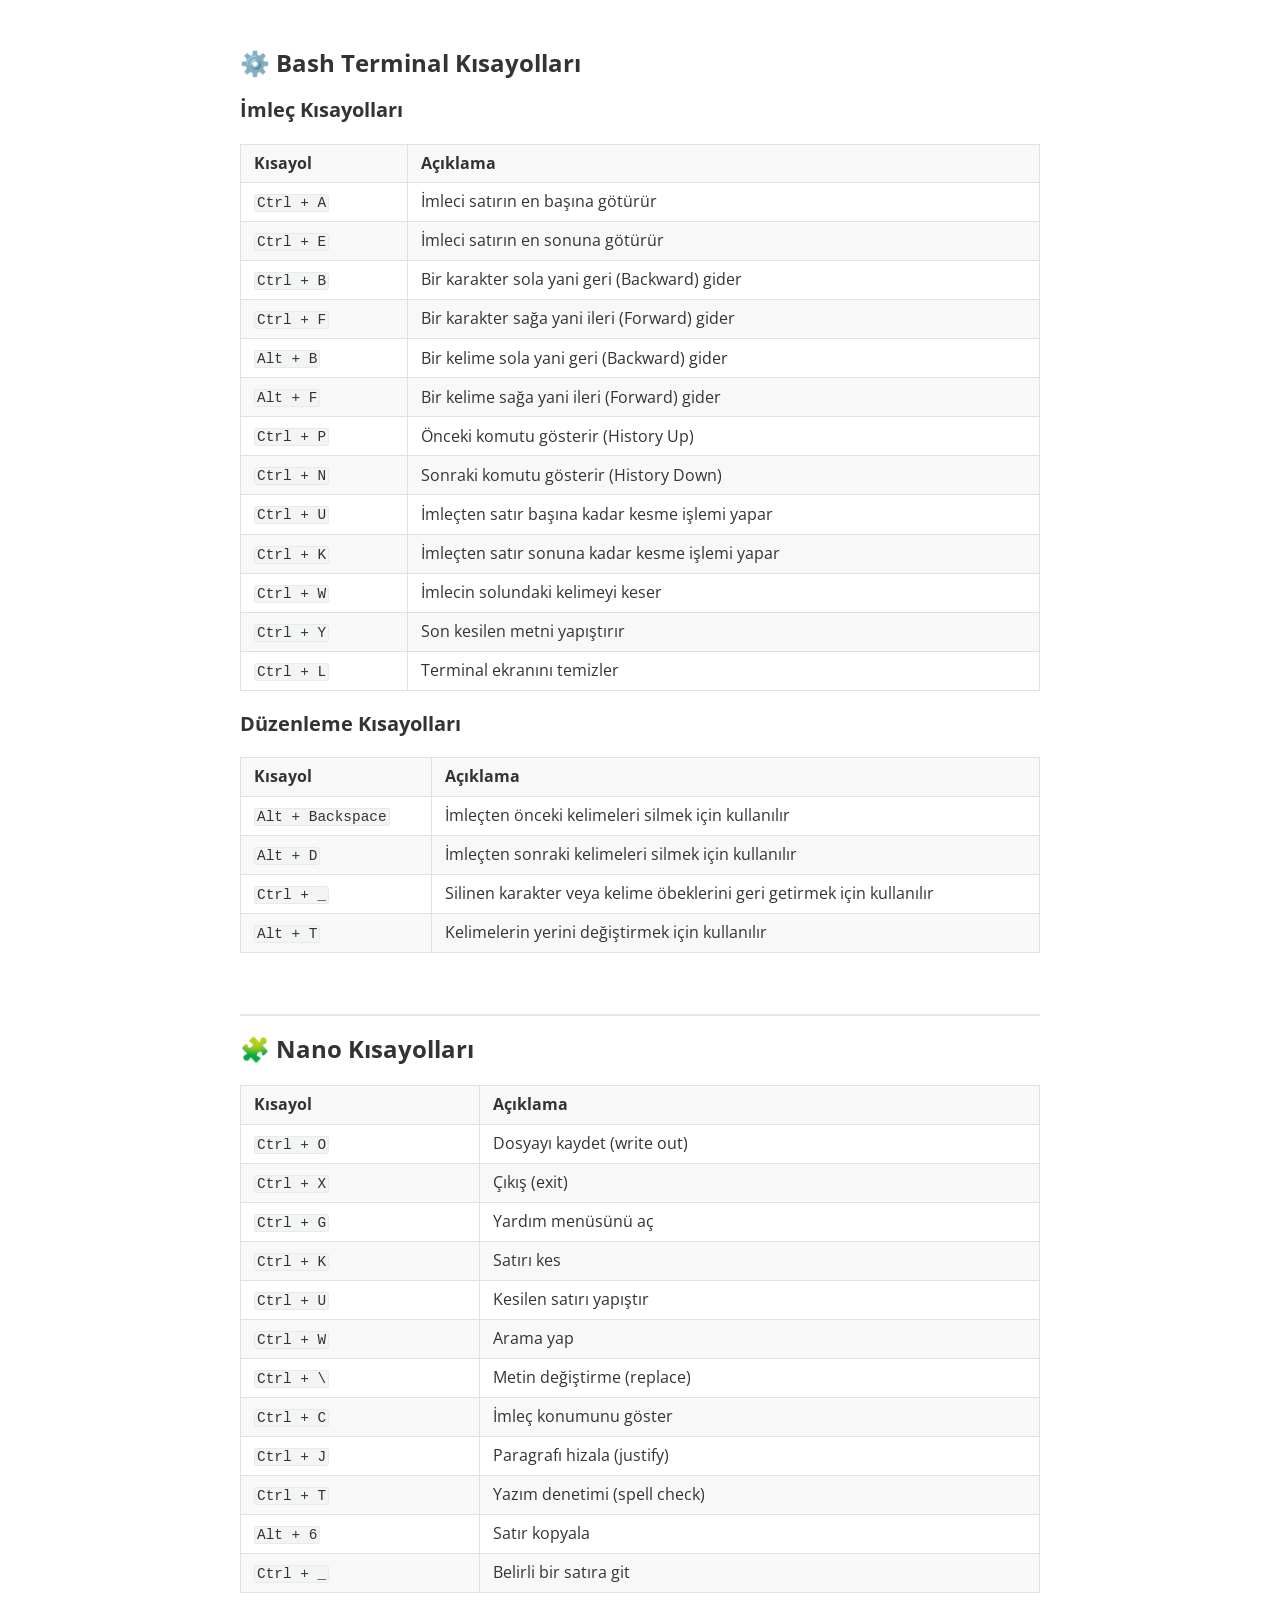
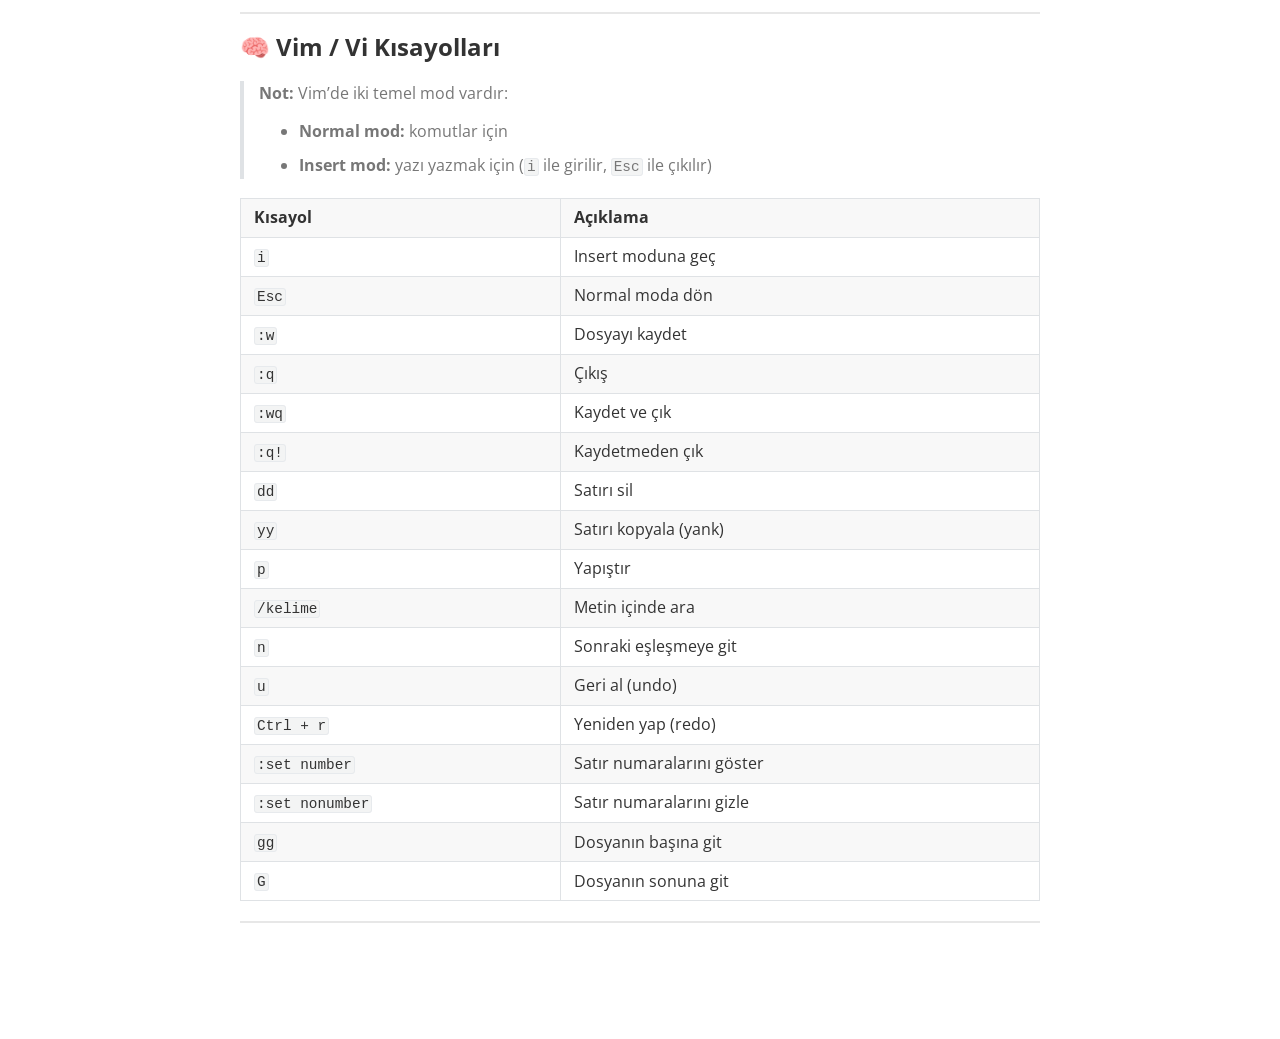
==== html/linux-bash-nano-vim-shortcuts.html @ ad9eab9b "güncelleme işlemi yapıldı." ====
<!doctype html>
<html>
<head>
<meta charset='UTF-8'><meta name='viewport' content='width=device-width initial-scale=1'><style type='text/css'>html {overflow-x: initial !important;}</style>
<style type='text/css'  id="style-base">:root { --bg-color: #ffffff; --text-color: #333333; --select-text-bg-color: #B5D6FC; --select-text-font-color: auto; --monospace: "Lucida Console",Consolas,"Courier",monospace; --title-bar-height: 20px; }
.mac-os-11 { --title-bar-height: 28px; }
html { font-size: 14px; background-color: var(--bg-color); color: var(--text-color); font-family: "Helvetica Neue", Helvetica, Arial, "Segoe UI Emoji", "SF Pro", sans-serif; -webkit-font-smoothing: antialiased; }
h1, h2, h3, h4, h5 { white-space: pre-wrap; }
body { margin: 0px; padding: 0px; height: auto; inset: 0px; font-size: 1rem; line-height: 1.42857; overflow-x: hidden; background: inherit; }
iframe { margin: auto; }
a.url { word-break: break-all; }
a:active, a:hover { outline: 0px; }
.in-text-selection, ::selection { text-shadow: none; background: var(--select-text-bg-color); color: var(--select-text-font-color); }
#write { margin: 0px auto; height: auto; width: inherit; word-break: normal; overflow-wrap: break-word; position: relative; white-space: normal; overflow-x: visible; padding-top: 36px; }
#write.first-line-indent p { text-indent: 2em; }
#write.first-line-indent li p, #write.first-line-indent p *, #write.first-line-indent svg * { text-indent: 0px; }
#write.first-line-indent li { margin-left: 2em; }
.for-image #write { padding-left: 8px; padding-right: 8px; }
body.typora-export { padding-left: 30px; padding-right: 30px; }
.typora-export .footnote-line, .typora-export li, .typora-export p { white-space: pre-wrap; }
.typora-export .task-list-item input { pointer-events: none; }
@media screen and (max-width: 500px) {
  body.typora-export { padding-left: 0px; padding-right: 0px; }
  #write { padding-left: 20px; padding-right: 20px; }
}
#write li > figure:last-child { margin-bottom: 0.5rem; }
#write ol, #write ul { position: relative; }
img { max-width: 100%; vertical-align: middle; image-orientation: from-image; }
button, input, select, textarea { color: inherit; font: inherit; }
input[type="checkbox"], input[type="radio"] { line-height: normal; padding: 0px; }
*, ::after, ::before { box-sizing: border-box; }
#write h1, #write h2, #write h3, #write h4, #write h5, #write h6, #write p, #write pre { width: inherit; position: relative; }
#write svg h1, #write svg h2, #write svg h3, #write svg h4, #write svg h5, #write svg h6, #write svg p { position: static; }
.nodeLabel p { padding-right: 2px; padding-left: 2px; }
.typora-export .nodeLabel p { padding-right: 0px; padding-left: 0px; }
foreignobject { overflow: visible; }
p { line-height: inherit; }
h1, h2, h3, h4, h5, h6 { break-after: avoid-page; break-inside: avoid; orphans: 4; }
p { orphans: 4; }
li p { orphans: 1; }
h1 { font-size: 2rem; }
h2 { font-size: 1.8rem; }
h3 { font-size: 1.6rem; }
h4 { font-size: 1.4rem; }
h5 { font-size: 1.2rem; }
h6 { font-size: 1rem; }
.md-math-block, .md-rawblock, h1, h2, h3, h4, h5, h6, p { margin-top: 1rem; margin-bottom: 1rem; }
.hidden { display: none; }
.md-blockmeta { color: rgb(204, 204, 204); font-weight: 700; font-style: italic; }
a { cursor: pointer; }
sup.md-footnote { padding: 2px 4px; background-color: rgba(238, 238, 238, 0.7); color: rgb(85, 85, 85); border-radius: 4px; cursor: pointer; }
sup.md-footnote a, sup.md-footnote a:hover { color: inherit; text-transform: inherit; text-decoration: inherit; }
#write input[type="checkbox"] { cursor: pointer; width: inherit; height: inherit; }
figure { overflow-x: auto; margin: 1.2em 0px; max-width: calc(100% + 16px); padding: 0px; }
figure > table { margin: 0px; }
thead, tr { break-inside: avoid; break-after: auto; }
thead { display: table-header-group; }
table { border-collapse: collapse; border-spacing: 0px; width: 100%; overflow: auto; break-inside: auto; text-align: left; }
table.md-table td { min-width: 32px; }
.CodeMirror-gutters { border-right: 0px; background-color: inherit; }
.CodeMirror-linenumber { user-select: none; }
.CodeMirror { text-align: left; }
.CodeMirror-placeholder { opacity: 0.3; }
.CodeMirror pre { padding: 0px 4px; }
.CodeMirror-lines { padding: 0px; }
div.hr:focus { cursor: none; }
#write pre { white-space: pre-wrap; }
#write.fences-no-line-wrapping pre { white-space: pre; }
#write pre.ty-contain-cm { white-space: normal; }
.CodeMirror-gutters { margin-right: 4px; }
.md-fences { font-size: 0.9rem; display: block; break-inside: avoid; text-align: left; overflow: visible; white-space: pre; background: inherit; position: relative !important; }
.md-fences-adv-panel { width: 100%; margin-top: 10px; text-align: center; padding-top: 0px; padding-bottom: 8px; overflow-x: auto; }
#write .md-fences.mock-cm { white-space: pre-wrap; }
.md-fences.md-fences-with-lineno { padding-left: 0px; }
#write.fences-no-line-wrapping .md-fences.mock-cm { white-space: pre; overflow-x: auto; }
.md-fences.mock-cm.md-fences-with-lineno { padding-left: 8px; }
.CodeMirror-line, twitterwidget { break-inside: avoid; }
svg { break-inside: avoid; }
.footnotes { opacity: 0.8; font-size: 0.9rem; margin-top: 1em; margin-bottom: 1em; }
.footnotes + .footnotes { margin-top: 0px; }
.md-reset { margin: 0px; padding: 0px; border: 0px; outline: 0px; vertical-align: top; background: 0px 0px; text-decoration: none; text-shadow: none; float: none; position: static; width: auto; height: auto; white-space: nowrap; cursor: inherit; -webkit-tap-highlight-color: transparent; line-height: normal; font-weight: 400; text-align: left; box-sizing: content-box; direction: ltr; }
li div { padding-top: 0px; }
blockquote { margin: 1rem 0px; }
li .mathjax-block, li p { margin: 0.5rem 0px; }
li blockquote { margin: 1rem 0px; }
li { margin: 0px; position: relative; }
blockquote > :last-child { margin-bottom: 0px; }
blockquote > :first-child, li > :first-child { margin-top: 0px; }
.footnotes-area { color: rgb(136, 136, 136); margin-top: 0.714rem; padding-bottom: 0.143rem; white-space: normal; }
#write .footnote-line { white-space: pre-wrap; }
@media print {
  body, html { border: 1px solid transparent; height: 99%; break-after: avoid; break-before: avoid; font-variant-ligatures: no-common-ligatures; }
  #write { margin-top: 0px; border-color: transparent !important; padding-top: 0px !important; padding-bottom: 0px !important; }
  .typora-export * { -webkit-print-color-adjust: exact; }
  .typora-export #write { break-after: avoid; }
  .typora-export #write::after { height: 0px; }
  .is-mac table { break-inside: avoid; }
  #write > p:nth-child(1) { margin-top: 0px; }
  .typora-export-show-outline .typora-export-sidebar { display: none; }
  figure { overflow-x: visible; }
}
.footnote-line { margin-top: 0.714em; font-size: 0.7em; }
a img, img a { cursor: pointer; }
pre.md-meta-block { font-size: 0.8rem; min-height: 0.8rem; white-space: pre-wrap; background: rgb(204, 204, 204); display: block; overflow-x: hidden; }
p > .md-image:only-child:not(.md-img-error) img, p > img:only-child { display: block; margin: auto; }
#write.first-line-indent p > .md-image:only-child:not(.md-img-error) img { left: -2em; position: relative; }
p > .md-image:only-child { display: inline-block; width: 100%; }
#write .MathJax_Display { margin: 0.8em 0px 0px; }
.md-math-block { width: 100%; }
.md-math-block:not(:empty)::after { display: none; }
.MathJax_ref { fill: currentcolor; }
[contenteditable="true"]:active, [contenteditable="true"]:focus, [contenteditable="false"]:active, [contenteditable="false"]:focus { outline: 0px; box-shadow: none; }
.md-task-list-item { position: relative; list-style-type: none; }
.task-list-item.md-task-list-item { padding-left: 0px; }
.md-task-list-item > input { position: absolute; top: 0px; left: 0px; margin-left: -1.2em; margin-top: calc(1em - 10px); border: none; }
.math { font-size: 1rem; }
.md-toc { min-height: 3.58rem; position: relative; font-size: 0.9rem; border-radius: 10px; }
.md-toc-content { position: relative; margin-left: 0px; }
.md-toc-content::after, .md-toc::after { display: none; }
.md-toc-item { display: block; color: rgb(65, 131, 196); }
.md-toc-item a { text-decoration: none; }
.md-toc-inner:hover { text-decoration: underline; }
.md-toc-inner { display: inline-block; cursor: pointer; }
.md-toc-h1 .md-toc-inner { margin-left: 0px; font-weight: 700; }
.md-toc-h2 .md-toc-inner { margin-left: 2em; }
.md-toc-h3 .md-toc-inner { margin-left: 4em; }
.md-toc-h4 .md-toc-inner { margin-left: 6em; }
.md-toc-h5 .md-toc-inner { margin-left: 8em; }
.md-toc-h6 .md-toc-inner { margin-left: 10em; }
@media screen and (max-width: 48em) {
  .md-toc-h3 .md-toc-inner { margin-left: 3.5em; }
  .md-toc-h4 .md-toc-inner { margin-left: 5em; }
  .md-toc-h5 .md-toc-inner { margin-left: 6.5em; }
  .md-toc-h6 .md-toc-inner { margin-left: 8em; }
}
a.md-toc-inner { font-size: inherit; font-style: inherit; font-weight: inherit; line-height: inherit; }
.footnote-line a:not(.reversefootnote) { color: inherit; }
.reversefootnote { font-family: ui-monospace, sans-serif; }
.md-attr { display: none; }
.md-fn-count::after { content: "."; }
code, pre, samp, tt { font-family: var(--monospace); }
kbd { margin: 0px 0.1em; padding: 0.1em 0.6em; font-size: 0.8em; color: rgb(36, 39, 41); background: rgb(255, 255, 255); border: 1px solid rgb(173, 179, 185); border-radius: 3px; box-shadow: rgba(12, 13, 14, 0.2) 0px 1px 0px, rgb(255, 255, 255) 0px 0px 0px 2px inset; white-space: nowrap; vertical-align: middle; }
.md-comment { color: rgb(162, 127, 3); opacity: 0.6; font-family: var(--monospace); }
code { text-align: left; vertical-align: initial; }
a.md-print-anchor { white-space: pre !important; border-width: initial !important; border-style: none !important; border-color: initial !important; display: inline-block !important; position: absolute !important; width: 1px !important; right: 0px !important; outline: 0px !important; background: 0px 0px !important; text-decoration: initial !important; text-shadow: initial !important; }
.os-windows.monocolor-emoji .md-emoji { font-family: "Segoe UI Symbol", sans-serif; }
.md-diagram-panel > svg { max-width: 100%; }
[lang="flow"] svg, [lang="mermaid"] svg { max-width: 100%; height: auto; }
[lang="mermaid"] .node text { font-size: 1rem; }
table tr th { border-bottom: 0px; }
video { max-width: 100%; display: block; margin: 0px auto; }
iframe { max-width: 100%; width: 100%; border: none; }
.highlight td, .highlight tr { border: 0px; }
mark { background: rgb(255, 255, 0); color: rgb(0, 0, 0); }
.md-html-inline .md-plain, .md-html-inline strong, mark .md-inline-math, mark strong { color: inherit; }
.md-expand mark .md-meta { opacity: 0.3 !important; }
mark .md-meta { color: rgb(0, 0, 0); }
@media print {
  .typora-export h1, .typora-export h2, .typora-export h3, .typora-export h4, .typora-export h5, .typora-export h6 { break-inside: avoid; }
}
.md-diagram-panel .messageText { stroke: none !important; }
.md-diagram-panel .start-state { fill: var(--node-fill); }
.md-diagram-panel .edgeLabel rect { opacity: 1 !important; }
.md-fences.md-fences-math { font-size: 1em; }
.md-fences-advanced:not(.md-focus) { padding: 0px; white-space: nowrap; border: 0px; }
.md-fences-advanced:not(.md-focus) { background: inherit; }
.mermaid-svg { margin: auto; }
.typora-export-show-outline .typora-export-content { max-width: 1440px; margin: auto; display: flex; flex-direction: row; }
.typora-export-sidebar { width: 300px; font-size: 0.8rem; margin-top: 80px; margin-right: 18px; }
.typora-export-show-outline #write { --webkit-flex: 2; flex: 2 1 0%; }
.typora-export-sidebar .outline-content { position: fixed; top: 0px; max-height: 100%; overflow: hidden auto; padding-bottom: 30px; padding-top: 60px; width: 300px; }
@media screen and (max-width: 1024px) {
  .typora-export-sidebar, .typora-export-sidebar .outline-content { width: 240px; }
}
@media screen and (max-width: 800px) {
  .typora-export-sidebar { display: none; }
}
.outline-content li, .outline-content ul { margin-left: 0px; margin-right: 0px; padding-left: 0px; padding-right: 0px; list-style: none; overflow-wrap: anywhere; }
.outline-content ul { margin-top: 0px; margin-bottom: 0px; }
.outline-content strong { font-weight: 400; }
.outline-expander { width: 1rem; height: 1.42857rem; position: relative; display: table-cell; vertical-align: middle; cursor: pointer; padding-left: 4px; }
.outline-expander::before { content: ""; position: relative; font-family: Ionicons; display: inline-block; font-size: 8px; vertical-align: middle; }
.outline-item { padding-top: 3px; padding-bottom: 3px; cursor: pointer; }
.outline-expander:hover::before { content: ""; }
.outline-h1 > .outline-item { padding-left: 0px; }
.outline-h2 > .outline-item { padding-left: 1em; }
.outline-h3 > .outline-item { padding-left: 2em; }
.outline-h4 > .outline-item { padding-left: 3em; }
.outline-h5 > .outline-item { padding-left: 4em; }
.outline-h6 > .outline-item { padding-left: 5em; }
.outline-label { cursor: pointer; display: table-cell; vertical-align: middle; text-decoration: none; color: inherit; }
.outline-label:hover { text-decoration: underline; }
.outline-item:hover { border-color: rgb(245, 245, 245); background-color: var(--item-hover-bg-color); }
.outline-item:hover { margin-left: -28px; margin-right: -28px; border-left: 28px solid transparent; border-right: 28px solid transparent; }
.outline-item-single .outline-expander::before, .outline-item-single .outline-expander:hover::before { display: none; }
.outline-item-open > .outline-item > .outline-expander::before { content: ""; }
.outline-children { display: none; }
.info-panel-tab-wrapper { display: none; }
.outline-item-open > .outline-children { display: block; }
.typora-export .outline-item { padding-top: 1px; padding-bottom: 1px; }
.typora-export .outline-item:hover { margin-right: -8px; border-right: 8px solid transparent; }
.typora-export .outline-expander::before { content: "+"; font-family: inherit; top: -1px; }
.typora-export .outline-expander:hover::before, .typora-export .outline-item-open > .outline-item > .outline-expander::before { content: "−"; }
.typora-export-collapse-outline .outline-children { display: none; }
.typora-export-collapse-outline .outline-item-open > .outline-children, .typora-export-no-collapse-outline .outline-children { display: block; }
.typora-export-no-collapse-outline .outline-expander::before { content: "" !important; }
.typora-export-show-outline .outline-item-active > .outline-item .outline-label { font-weight: 700; }
.md-inline-math-container mjx-container { zoom: 0.95; }
mjx-container { break-inside: avoid; }
.md-alert.md-alert-note { border-left-color: rgb(9, 105, 218); }
.md-alert.md-alert-important { border-left-color: rgb(130, 80, 223); }
.md-alert.md-alert-warning { border-left-color: rgb(154, 103, 0); }
.md-alert.md-alert-tip { border-left-color: rgb(31, 136, 61); }
.md-alert.md-alert-caution { border-left-color: rgb(207, 34, 46); }
.md-alert { padding: 0px 1em; margin-bottom: 16px; color: inherit; border-left: 0.25em solid rgb(0, 0, 0); }
.md-alert-text-note { color: rgb(9, 105, 218); }
.md-alert-text-important { color: rgb(130, 80, 223); }
.md-alert-text-warning { color: rgb(154, 103, 0); }
.md-alert-text-tip { color: rgb(31, 136, 61); }
.md-alert-text-caution { color: rgb(207, 34, 46); }
.md-alert-text { font-size: 0.9rem; font-weight: 700; }
.md-alert-text svg { fill: currentcolor; position: relative; top: 0.125em; margin-right: 1ch; overflow: visible; }
.md-alert-text-container::after { content: attr(data-text); text-transform: capitalize; pointer-events: none; margin-right: 1ch; }

</style>
<link rel='stylesheet' href='https://fonts.googleapis.com/css?family=Open+Sans:400italic,700italic,700,400&amp;subset=latin,latin-ext' type='text/css' />
<style type='text/css'  id="style-theme_css">:root {
    --side-bar-bg-color: #fafafa;
    --control-text-color: #777;
}

@include-when-export url(https://fonts.googleapis.com/css?family=Open+Sans:400italic,700italic,700,400&subset=latin,latin-ext);

/* open-sans-regular - latin-ext_latin */
  /* open-sans-italic - latin-ext_latin */
    /* open-sans-700 - latin-ext_latin */
    /* open-sans-700italic - latin-ext_latin */
  html {
    font-size: 16px;
    -webkit-font-smoothing: antialiased;
}

body {
    font-family: "Open Sans","Clear Sans", "Helvetica Neue", Helvetica, Arial, 'Segoe UI Emoji', 'SF Pro', sans-serif;
    color: rgb(51, 51, 51);
    line-height: 1.6;
}

#write {
    max-width: 860px;
  	margin: 0 auto;
  	padding: 30px;
    padding-bottom: 100px;
}

@media only screen and (min-width: 1400px) {
	#write {
		max-width: 1024px;
	}
}

@media only screen and (min-width: 1800px) {
	#write {
		max-width: 1200px;
	}
}

#write > ul:first-child,
#write > ol:first-child{
    margin-top: 30px;
}

a {
    color: #4183C4;
}
h1,
h2,
h3,
h4,
h5,
h6 {
    position: relative;
    margin-top: 1rem;
    margin-bottom: 1rem;
    font-weight: bold;
    line-height: 1.4;
    cursor: text;
}
h1:hover a.anchor,
h2:hover a.anchor,
h3:hover a.anchor,
h4:hover a.anchor,
h5:hover a.anchor,
h6:hover a.anchor {
    text-decoration: none;
}
h1 tt,
h1 code {
    font-size: inherit;
}
h2 tt,
h2 code {
    font-size: inherit;
}
h3 tt,
h3 code {
    font-size: inherit;
}
h4 tt,
h4 code {
    font-size: inherit;
}
h5 tt,
h5 code {
    font-size: inherit;
}
h6 tt,
h6 code {
    font-size: inherit;
}
h1 {
    font-size: 2.25em;
    line-height: 1.2;
    border-bottom: 1px solid #eee;
}
h2 {
    font-size: 1.75em;
    line-height: 1.225;
    border-bottom: 1px solid #eee;
}

/*@media print {
    .typora-export h1,
    .typora-export h2 {
        border-bottom: none;
        padding-bottom: initial;
    }

    .typora-export h1::after,
    .typora-export h2::after {
        content: "";
        display: block;
        height: 100px;
        margin-top: -96px;
        border-top: 1px solid #eee;
    }
}*/

h3 {
    font-size: 1.5em;
    line-height: 1.43;
}
h4 {
    font-size: 1.25em;
}
h5 {
    font-size: 1em;
}
h6 {
   font-size: 1em;
    color: #777;
}
p,
blockquote,
ul,
ol,
dl,
table{
    margin: 0.8em 0;
}
li>ol,
li>ul {
    margin: 0 0;
}
hr {
    height: 2px;
    padding: 0;
    margin: 16px 0;
    background-color: #e7e7e7;
    border: 0 none;
    overflow: hidden;
    box-sizing: content-box;
}

li p.first {
    display: inline-block;
}
ul,
ol {
    padding-left: 30px;
}
ul:first-child,
ol:first-child {
    margin-top: 0;
}
ul:last-child,
ol:last-child {
    margin-bottom: 0;
}
blockquote {
    border-left: 4px solid #dfe2e5;
    padding: 0 15px;
    color: #777777;
}
blockquote blockquote {
    padding-right: 0;
}
table {
    padding: 0;
    word-break: initial;
}
table tr {
    border: 1px solid #dfe2e5;
    margin: 0;
    padding: 0;
}
table tr:nth-child(2n),
thead {
    background-color: #f8f8f8;
}
table th {
    font-weight: bold;
    border: 1px solid #dfe2e5;
    border-bottom: 0;
    margin: 0;
    padding: 6px 13px;
}
table td {
    border: 1px solid #dfe2e5;
    margin: 0;
    padding: 6px 13px;
}
table th:first-child,
table td:first-child {
    margin-top: 0;
}
table th:last-child,
table td:last-child {
    margin-bottom: 0;
}

.CodeMirror-lines {
    padding-left: 4px;
}

.code-tooltip {
    box-shadow: 0 1px 1px 0 rgba(0,28,36,.3);
    border-top: 1px solid #eef2f2;
}

.md-fences,
code,
tt {
    border: 1px solid #e7eaed;
    background-color: #f8f8f8;
    border-radius: 3px;
    padding: 0;
    padding: 2px 4px 0px 4px;
    font-size: 0.9em;
}

code {
    background-color: #f3f4f4;
    padding: 0 2px 0 2px;
}

.md-fences {
    margin-bottom: 15px;
    margin-top: 15px;
    padding-top: 8px;
    padding-bottom: 6px;
}


.md-task-list-item > input {
  margin-left: -1.3em;
}

@media print {
    html {
        font-size: 13px;
    }
    pre {
        page-break-inside: avoid;
        word-wrap: break-word;
    }
}

.md-fences {
	background-color: #f8f8f8;
}
#write pre.md-meta-block {
	padding: 1rem;
    font-size: 85%;
    line-height: 1.45;
    background-color: #f7f7f7;
    border: 0;
    border-radius: 3px;
    color: #777777;
    margin-top: 0 !important;
}

.mathjax-block>.code-tooltip {
	bottom: .375rem;
}

.md-mathjax-midline {
    background: #fafafa;
}

#write>h3.md-focus:before{
	left: -1.5625rem;
	top: .375rem;
}
#write>h4.md-focus:before{
	left: -1.5625rem;
	top: .285714286rem;
}
#write>h5.md-focus:before{
	left: -1.5625rem;
	top: .285714286rem;
}
#write>h6.md-focus:before{
	left: -1.5625rem;
	top: .285714286rem;
}
.md-image>.md-meta {
    /*border: 1px solid #ddd;*/
    border-radius: 3px;
    padding: 2px 0px 0px 4px;
    font-size: 0.9em;
    color: inherit;
}

.md-tag {
    color: #a7a7a7;
    opacity: 1;
}

.md-toc { 
    margin-top:20px;
    padding-bottom:20px;
}

.sidebar-tabs {
    border-bottom: none;
}

#typora-quick-open {
    border: 1px solid #ddd;
    background-color: #f8f8f8;
}

#typora-quick-open-item {
    background-color: #FAFAFA;
    border-color: #FEFEFE #e5e5e5 #e5e5e5 #eee;
    border-style: solid;
    border-width: 1px;
}

/** focus mode */
.on-focus-mode blockquote {
    border-left-color: rgba(85, 85, 85, 0.12);
}

header, .context-menu, .megamenu-content, footer{
    font-family: "Segoe UI", "Arial", sans-serif;
}

.file-node-content:hover .file-node-icon,
.file-node-content:hover .file-node-open-state{
    visibility: visible;
}

.mac-seamless-mode #typora-sidebar {
    background-color: #fafafa;
    background-color: var(--side-bar-bg-color);
}

.mac-os #write{
    caret-color: AccentColor;
}

.md-lang {
    color: #b4654d;
}

/*.html-for-mac {
    --item-hover-bg-color: #E6F0FE;
}*/

#md-notification .btn {
    border: 0;
}

.dropdown-menu .divider {
    border-color: #e5e5e5;
    opacity: 0.4;
}

.ty-preferences .window-content {
    background-color: #fafafa;
}

.ty-preferences .nav-group-item.active {
    color: white;
    background: #999;
}

.menu-item-container a.menu-style-btn {
    background-color: #f5f8fa;
    background-image: linear-gradient( 180deg , hsla(0, 0%, 100%, 0.8), hsla(0, 0%, 100%, 0)); 
}
</style>
<style type='text/css'  id="style-lp">ol, ul {padding-left: 40px}</style>

<title>linux-bash-nano-vim-shortcuts</title>
</head>
<body class='typora-export'><div class='typora-export-content'>
<div id='write'  class=''><h3 id='⚙️-bash-terminal-kısayolları'><span>⚙️ </span><strong><span>Bash Terminal Kısayolları</span></strong></h3><h4 id='i̇mleç-kısayolları'><span>İmleç Kısayolları</span></h4><figure class='table-figure'><table><thead><tr><th><span>Kısayol</span></th><th><span>Açıklama</span></th></tr></thead><tbody><tr><td><code>Ctrl + A</code></td><td><span>İmleci satırın en başına götürür</span></td></tr><tr><td><code>Ctrl + E</code></td><td><span>İmleci satırın en sonuna götürür</span></td></tr><tr><td><code>Ctrl + B</code></td><td><span>Bir karakter sola yani geri (Backward) gider</span></td></tr><tr><td><code>Ctrl + F</code></td><td><span>Bir karakter sağa yani ileri (Forward) gider</span></td></tr><tr><td><code>Alt + B</code></td><td><span>Bir kelime sola yani geri (Backward) gider</span></td></tr><tr><td><code>Alt + F</code></td><td><span>Bir kelime sağa yani ileri (Forward) gider</span></td></tr><tr><td><code>Ctrl + P</code></td><td><span>Önceki komutu gösterir (History Up)</span></td></tr><tr><td><code>Ctrl + N</code></td><td><span>Sonraki komutu gösterir (History Down)</span></td></tr><tr><td><code>Ctrl + U</code></td><td><span>İmleçten satır başına kadar kesme işlemi yapar</span></td></tr><tr><td><code>Ctrl + K</code></td><td><span>İmleçten satır sonuna kadar kesme işlemi yapar</span></td></tr><tr><td><code>Ctrl + W</code></td><td><span>İmlecin solundaki kelimeyi keser</span></td></tr><tr><td><code>Ctrl + Y</code></td><td><span>Son kesilen metni yapıştırır</span></td></tr><tr><td><code>Ctrl + L</code></td><td><span>Terminal ekranını temizler</span></td></tr></tbody></table></figure><h4 id='düzenleme-kısayolları'><span>Düzenleme Kısayolları</span></h4><figure class='table-figure'><table><thead><tr><th><span>Kısayol</span></th><th><span>Açıklama</span></th></tr></thead><tbody><tr><td><code>Alt + Backspace</code></td><td><span>İmleçten önceki kelimeleri silmek için kullanılır</span></td></tr><tr><td><code>Alt + D</code></td><td><span>İmleçten sonraki kelimeleri silmek için kullanılır</span></td></tr><tr><td><code>Ctrl + _</code></td><td><span>Silinen karakter veya kelime öbeklerini geri getirmek için kullanılır</span></td></tr><tr><td><code>Alt + T</code></td><td><span>Kelimelerin yerini değiştirmek için kullanılır</span></td></tr></tbody></table></figure><p>&nbsp;</p><hr /><h3 id='🧩-nano-kısayolları'><span>🧩 </span><strong><span>Nano Kısayolları</span></strong></h3><figure class='table-figure'><table><thead><tr><th><span>Kısayol</span></th><th><span>Açıklama</span></th></tr></thead><tbody><tr><td><code>Ctrl + O</code></td><td><span>Dosyayı kaydet (write out)</span></td></tr><tr><td><code>Ctrl + X</code></td><td><span>Çıkış (exit)</span></td></tr><tr><td><code>Ctrl + G</code></td><td><span>Yardım menüsünü aç</span></td></tr><tr><td><code>Ctrl + K</code></td><td><span>Satırı kes</span></td></tr><tr><td><code>Ctrl + U</code></td><td><span>Kesilen satırı yapıştır</span></td></tr><tr><td><code>Ctrl + W</code></td><td><span>Arama yap</span></td></tr><tr><td><code>Ctrl + \</code></td><td><span>Metin değiştirme (replace)</span></td></tr><tr><td><code>Ctrl + C</code></td><td><span>İmleç konumunu göster</span></td></tr><tr><td><code>Ctrl + J</code></td><td><span>Paragrafı hizala (justify)</span></td></tr><tr><td><code>Ctrl + T</code></td><td><span>Yazım denetimi (spell check)</span></td></tr><tr><td><code>Alt + 6</code></td><td><span>Satır kopyala</span></td></tr><tr><td><code>Ctrl + _</code></td><td><span>Belirli bir satıra git</span></td></tr></tbody></table></figure><hr /><h3 id='🧠-vim--vi-kısayolları'><span>🧠 </span><strong><span>Vim / Vi Kısayolları</span></strong></h3><blockquote><p><strong><span>Not:</span></strong><span> Vim’de iki temel mod vardır:</span></p><ul><li><p><strong><span>Normal mod:</span></strong><span> komutlar için</span></p></li><li><p><strong><span>Insert mod:</span></strong><span> yazı yazmak için (</span><code>i</code><span> ile girilir, </span><code>Esc</code><span> ile çıkılır)</span></p></li></ul></blockquote><figure class='table-figure'><table><thead><tr><th><span>Kısayol</span></th><th><span>Açıklama</span></th></tr></thead><tbody><tr><td><code>i</code></td><td><span>Insert moduna geç</span></td></tr><tr><td><code>Esc</code></td><td><span>Normal moda dön</span></td></tr><tr><td><code>:w</code></td><td><span>Dosyayı kaydet</span></td></tr><tr><td><code>:q</code></td><td><span>Çıkış</span></td></tr><tr><td><code>:wq</code></td><td><span>Kaydet ve çık</span></td></tr><tr><td><code>:q!</code></td><td><span>Kaydetmeden çık</span></td></tr><tr><td><code>dd</code></td><td><span>Satırı sil</span></td></tr><tr><td><code>yy</code></td><td><span>Satırı kopyala (yank)</span></td></tr><tr><td><code>p</code></td><td><span>Yapıştır</span></td></tr><tr><td><code>/kelime</code></td><td><span>Metin içinde ara</span></td></tr><tr><td><code>n</code></td><td><span>Sonraki eşleşmeye git</span></td></tr><tr><td><code>u</code></td><td><span>Geri al (undo)</span></td></tr><tr><td><code>Ctrl + r</code></td><td><span>Yeniden yap (redo)</span></td></tr><tr><td><code>:set number</code></td><td><span>Satır numaralarını göster</span></td></tr><tr><td><code>:set nonumber</code></td><td><span>Satır numaralarını gizle</span></td></tr><tr><td><code>gg</code></td><td><span>Dosyanın başına git</span></td></tr><tr><td><code>G</code></td><td><span>Dosyanın sonuna git</span></td></tr></tbody></table></figure><hr /></div></div>
</body>
</html>
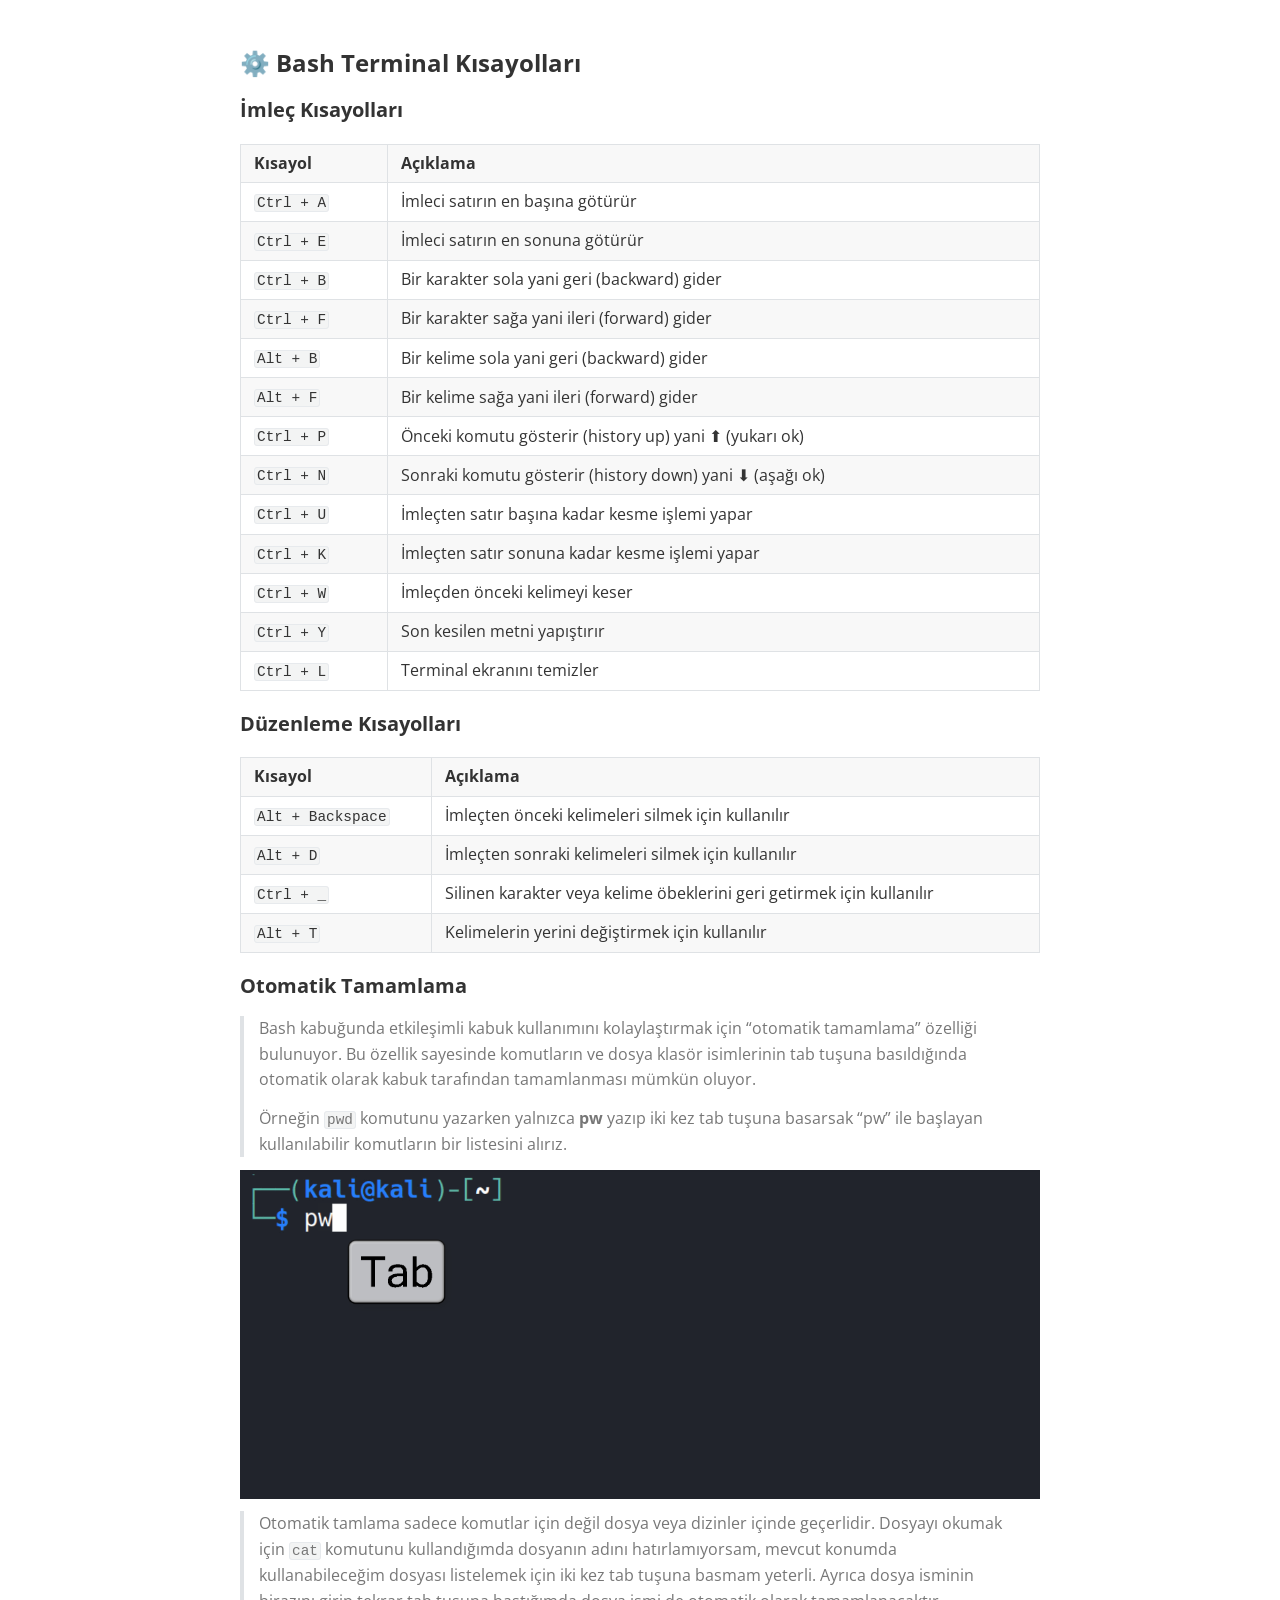
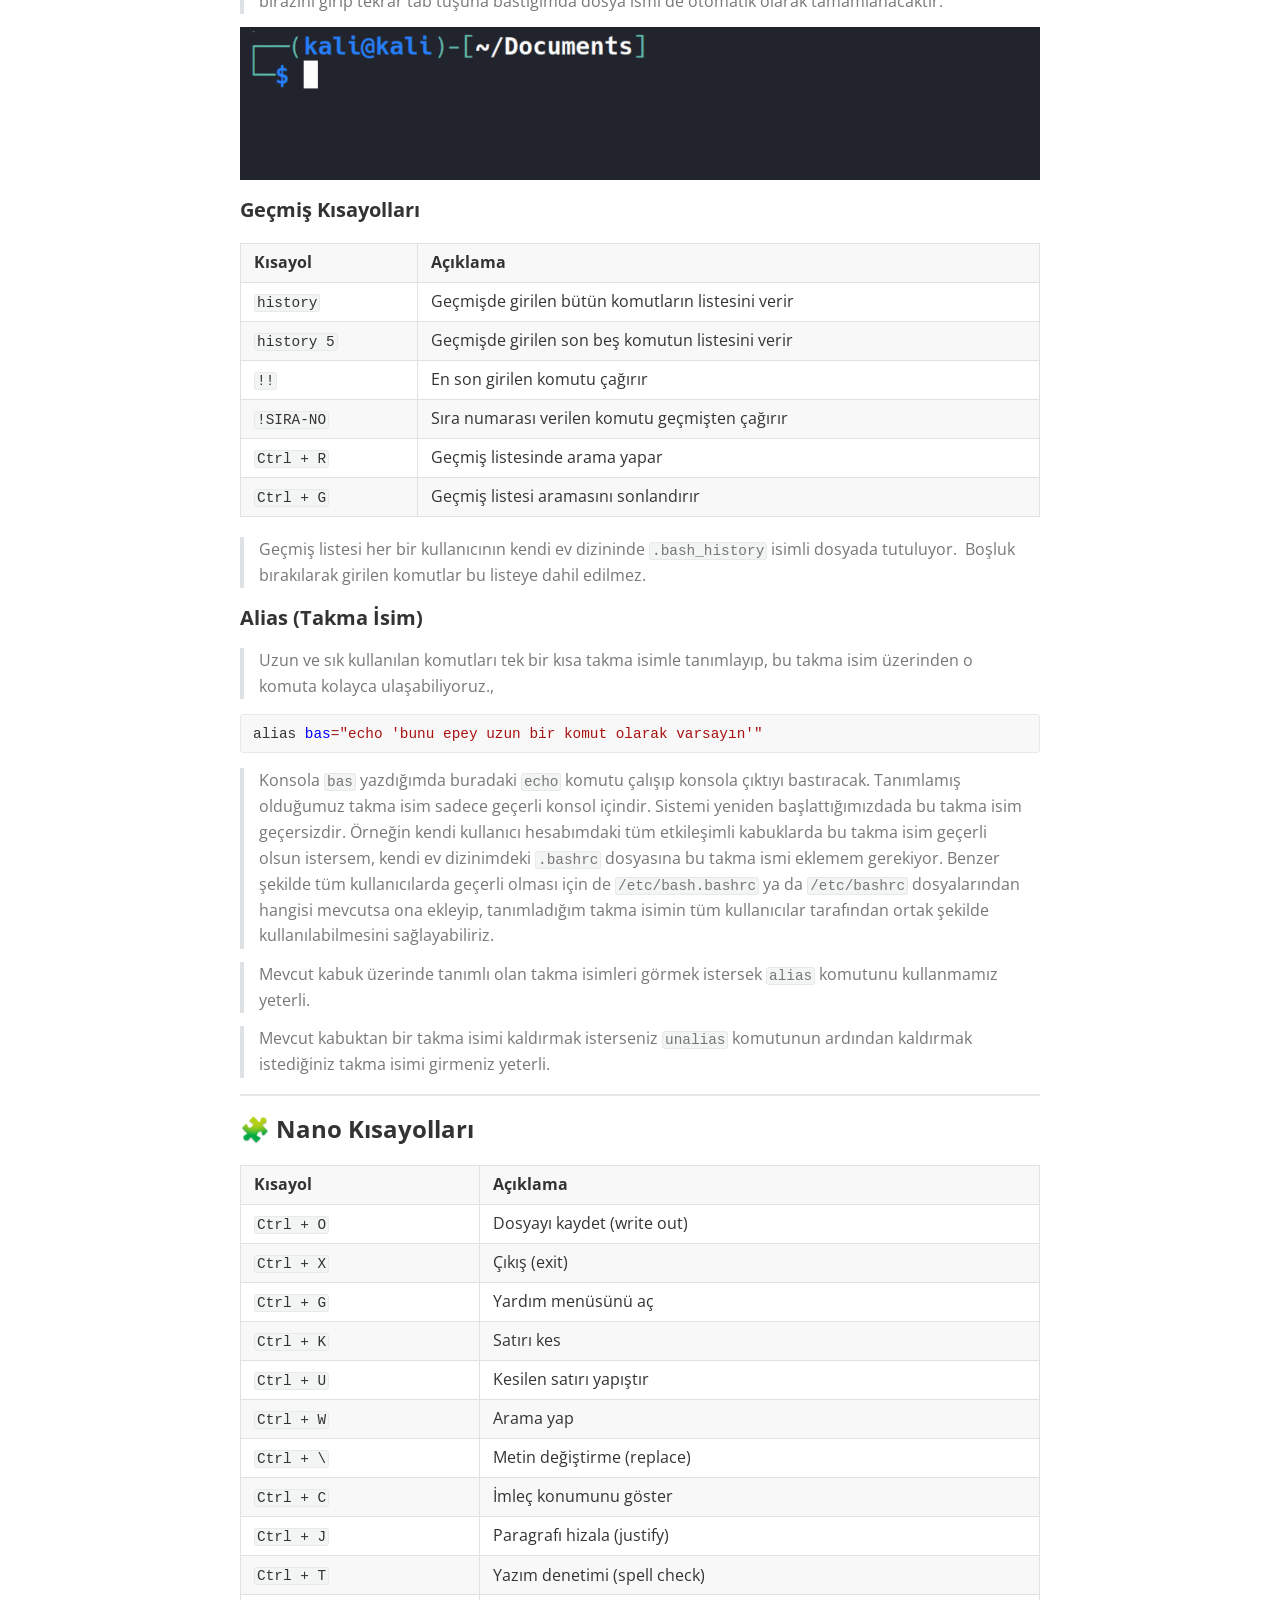
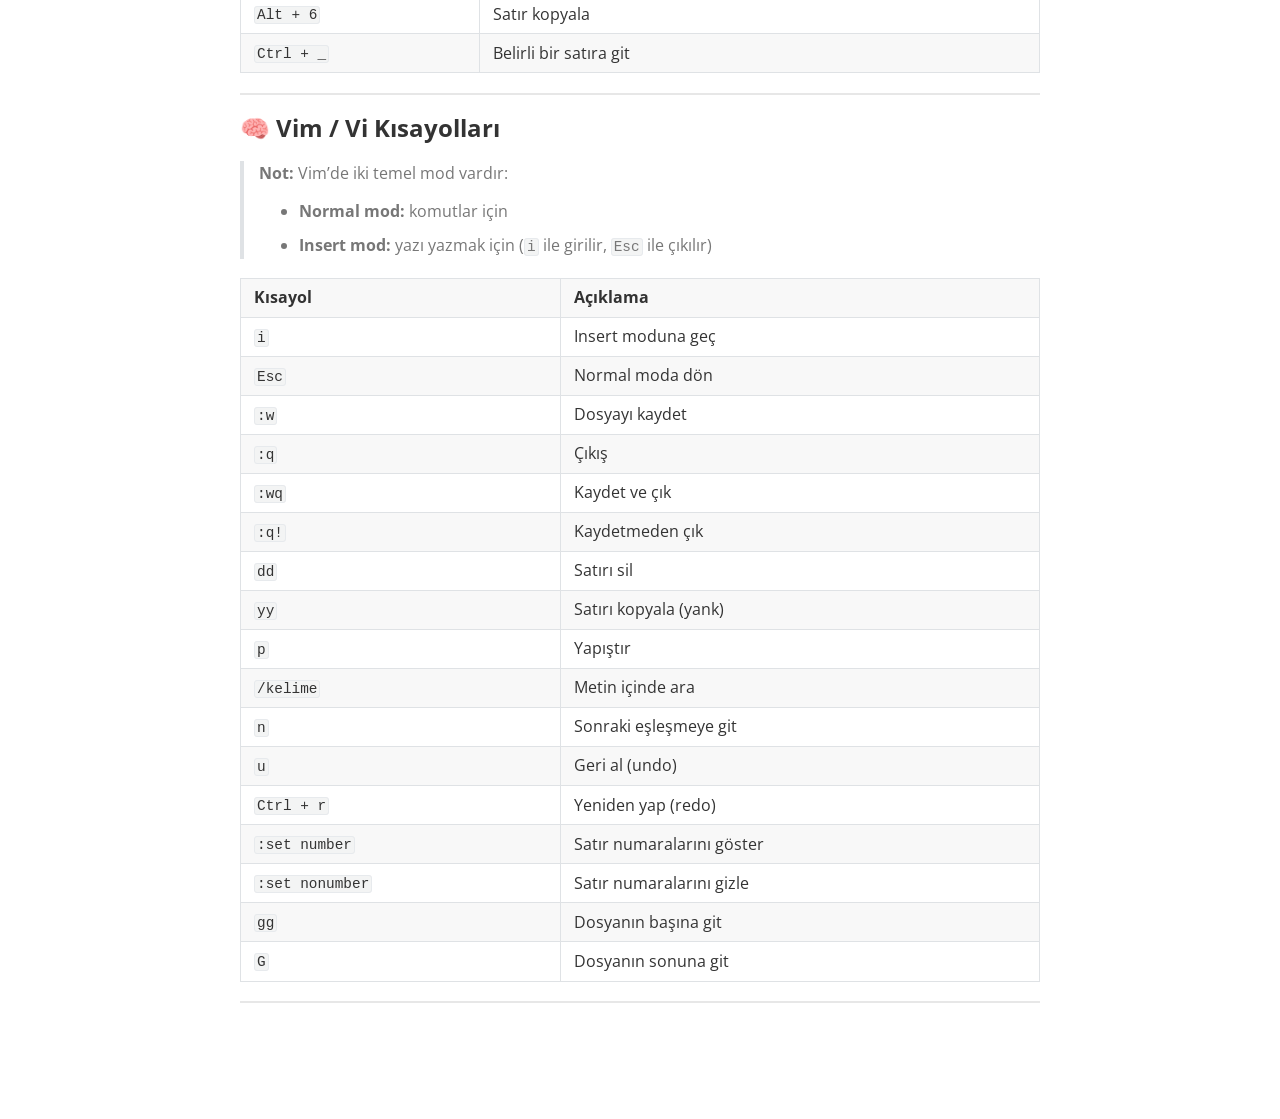
==== commit 945650f5: "güncelleme işlemi yapıldı." ====
--- a/html/linux-bash-nano-vim-shortcuts.html
+++ b/html/linux-bash-nano-vim-shortcuts.html
@@ -223,6 +223,87 @@
 .md-alert-text-container::after { content: attr(data-text); text-transform: capitalize; pointer-events: none; margin-right: 1ch; }
 
 </style>
+<style type='text/css'  id="style-codemirror">.CodeMirror { height: auto; }
+.CodeMirror.cm-s-inner { background: inherit; }
+.CodeMirror-scroll { overflow: auto hidden; z-index: 3; }
+.CodeMirror-gutter-filler, .CodeMirror-scrollbar-filler { background-color: rgb(255, 255, 255); }
+.CodeMirror-gutters { border-right: 1px solid rgb(221, 221, 221); background: inherit; white-space: nowrap; }
+.CodeMirror-linenumber { padding: 0px 3px 0px 5px; text-align: right; color: rgb(153, 153, 153); }
+.cm-s-inner .cm-keyword { color: rgb(119, 0, 136); }
+.cm-s-inner .cm-atom, .cm-s-inner.cm-atom { color: rgb(34, 17, 153); }
+.cm-s-inner .cm-number { color: rgb(17, 102, 68); }
+.cm-s-inner .cm-def { color: rgb(0, 0, 255); }
+.cm-s-inner .cm-variable { color: rgb(0, 0, 0); }
+.cm-s-inner .cm-variable-2 { color: rgb(0, 85, 170); }
+.cm-s-inner .cm-variable-3 { color: rgb(0, 136, 85); }
+.cm-s-inner .cm-string { color: rgb(170, 17, 17); }
+.cm-s-inner .cm-property { color: rgb(0, 0, 0); }
+.cm-s-inner .cm-operator { color: rgb(152, 26, 26); }
+.cm-s-inner .cm-comment, .cm-s-inner.cm-comment { color: rgb(170, 85, 0); }
+.cm-s-inner .cm-string-2 { color: rgb(255, 85, 0); }
+.cm-s-inner .cm-meta { color: rgb(85, 85, 85); }
+.cm-s-inner .cm-qualifier { color: rgb(85, 85, 85); }
+.cm-s-inner .cm-builtin { color: rgb(51, 0, 170); }
+.cm-s-inner .cm-bracket { color: rgb(153, 153, 119); }
+.cm-s-inner .cm-tag { color: rgb(17, 119, 0); }
+.cm-s-inner .cm-attribute { color: rgb(0, 0, 204); }
+.cm-s-inner .cm-header, .cm-s-inner.cm-header { color: rgb(0, 0, 255); }
+.cm-s-inner .cm-quote, .cm-s-inner.cm-quote { color: rgb(0, 153, 0); }
+.cm-s-inner .cm-hr, .cm-s-inner.cm-hr { color: rgb(153, 153, 153); }
+.cm-s-inner .cm-link, .cm-s-inner.cm-link { color: rgb(0, 0, 204); }
+.cm-negative { color: rgb(221, 68, 68); }
+.cm-positive { color: rgb(34, 153, 34); }
+.cm-header, .cm-strong { font-weight: 700; }
+.cm-del { text-decoration: line-through; }
+.cm-em { font-style: italic; }
+.cm-link { text-decoration: underline; }
+.cm-error { color: red; }
+.cm-invalidchar { color: red; }
+.cm-constant { color: rgb(38, 139, 210); }
+.cm-defined { color: rgb(181, 137, 0); }
+div.CodeMirror span.CodeMirror-matchingbracket { color: rgb(0, 255, 0); }
+div.CodeMirror span.CodeMirror-nonmatchingbracket { color: rgb(255, 34, 34); }
+.cm-s-inner .CodeMirror-activeline-background { background: inherit; }
+.CodeMirror { position: relative; overflow: hidden; }
+.CodeMirror-scroll { height: 100%; outline: 0px; position: relative; box-sizing: content-box; background: inherit; }
+.CodeMirror-sizer { position: relative; }
+.CodeMirror-gutter-filler, .CodeMirror-hscrollbar, .CodeMirror-scrollbar-filler, .CodeMirror-vscrollbar { position: absolute; z-index: 6; display: none; outline: 0px; }
+.CodeMirror-vscrollbar { right: 0px; top: 0px; overflow: hidden; }
+.CodeMirror-hscrollbar { bottom: 0px; left: 0px; overflow: auto hidden; }
+.CodeMirror-scrollbar-filler { right: 0px; bottom: 0px; }
+.CodeMirror-gutter-filler { left: 0px; bottom: 0px; }
+.CodeMirror-gutters { position: absolute; left: 0px; top: 0px; padding-bottom: 10px; z-index: 3; overflow-y: hidden; }
+.CodeMirror-gutter { white-space: normal; height: 100%; box-sizing: content-box; padding-bottom: 30px; margin-bottom: -32px; display: inline-block; }
+.CodeMirror-gutter-wrapper { position: absolute; z-index: 4; background: 0px 0px !important; border: none !important; }
+.CodeMirror-gutter-background { position: absolute; top: 0px; bottom: 0px; z-index: 4; }
+.CodeMirror-gutter-elt { position: absolute; cursor: default; z-index: 4; }
+.CodeMirror-lines { cursor: text; }
+.CodeMirror pre { border-radius: 0px; border-width: 0px; background: 0px 0px; font-family: inherit; font-size: inherit; margin: 0px; white-space: pre; overflow-wrap: normal; color: inherit; z-index: 2; position: relative; overflow: visible; }
+.CodeMirror-wrap pre { overflow-wrap: break-word; white-space: pre-wrap; word-break: normal; }
+.CodeMirror-code pre { border-right: 30px solid transparent; width: fit-content; }
+.CodeMirror-wrap .CodeMirror-code pre { border-right: none; width: auto; }
+.CodeMirror-linebackground { position: absolute; inset: 0px; z-index: 0; }
+.CodeMirror-linewidget { position: relative; z-index: 2; overflow: auto; }
+.CodeMirror-wrap .CodeMirror-scroll { overflow-x: hidden; }
+.CodeMirror-measure { position: absolute; width: 100%; height: 0px; overflow: hidden; visibility: hidden; }
+.CodeMirror-measure pre { position: static; }
+.CodeMirror div.CodeMirror-cursor { position: absolute; visibility: hidden; border-right: none; width: 0px; }
+.CodeMirror div.CodeMirror-cursor { visibility: hidden; }
+.CodeMirror-focused div.CodeMirror-cursor { visibility: inherit; }
+.cm-searching { background: rgba(255, 255, 0, 0.4); }
+span.cm-underlined { text-decoration: underline; }
+span.cm-strikethrough { text-decoration: line-through; }
+.cm-tw-syntaxerror { color: rgb(255, 255, 255); background-color: rgb(153, 0, 0); }
+.cm-tw-deleted { text-decoration: line-through; }
+.cm-tw-header5 { font-weight: 700; }
+.cm-tw-listitem:first-child { padding-left: 10px; }
+.cm-tw-box { border-style: solid; border-right-width: 1px; border-bottom-width: 1px; border-left-width: 1px; border-color: inherit; border-top-width: 0px !important; }
+.cm-tw-underline { text-decoration: underline; }
+@media print {
+  .CodeMirror div.CodeMirror-cursor { visibility: hidden; }
+}
+
+</style>
 <link rel='stylesheet' href='https://fonts.googleapis.com/css?family=Open+Sans:400italic,700italic,700,400&amp;subset=latin,latin-ext' type='text/css' />
 <style type='text/css'  id="style-theme_css">:root {
     --side-bar-bg-color: #fafafa;
@@ -617,6 +698,6 @@
 <title>linux-bash-nano-vim-shortcuts</title>
 </head>
 <body class='typora-export'><div class='typora-export-content'>
-<div id='write'  class=''><h3 id='⚙️-bash-terminal-kısayolları'><span>⚙️ </span><strong><span>Bash Terminal Kısayolları</span></strong></h3><h4 id='i̇mleç-kısayolları'><span>İmleç Kısayolları</span></h4><figure class='table-figure'><table><thead><tr><th><span>Kısayol</span></th><th><span>Açıklama</span></th></tr></thead><tbody><tr><td><code>Ctrl + A</code></td><td><span>İmleci satırın en başına götürür</span></td></tr><tr><td><code>Ctrl + E</code></td><td><span>İmleci satırın en sonuna götürür</span></td></tr><tr><td><code>Ctrl + B</code></td><td><span>Bir karakter sola yani geri (Backward) gider</span></td></tr><tr><td><code>Ctrl + F</code></td><td><span>Bir karakter sağa yani ileri (Forward) gider</span></td></tr><tr><td><code>Alt + B</code></td><td><span>Bir kelime sola yani geri (Backward) gider</span></td></tr><tr><td><code>Alt + F</code></td><td><span>Bir kelime sağa yani ileri (Forward) gider</span></td></tr><tr><td><code>Ctrl + P</code></td><td><span>Önceki komutu gösterir (History Up)</span></td></tr><tr><td><code>Ctrl + N</code></td><td><span>Sonraki komutu gösterir (History Down)</span></td></tr><tr><td><code>Ctrl + U</code></td><td><span>İmleçten satır başına kadar kesme işlemi yapar</span></td></tr><tr><td><code>Ctrl + K</code></td><td><span>İmleçten satır sonuna kadar kesme işlemi yapar</span></td></tr><tr><td><code>Ctrl + W</code></td><td><span>İmlecin solundaki kelimeyi keser</span></td></tr><tr><td><code>Ctrl + Y</code></td><td><span>Son kesilen metni yapıştırır</span></td></tr><tr><td><code>Ctrl + L</code></td><td><span>Terminal ekranını temizler</span></td></tr></tbody></table></figure><h4 id='düzenleme-kısayolları'><span>Düzenleme Kısayolları</span></h4><figure class='table-figure'><table><thead><tr><th><span>Kısayol</span></th><th><span>Açıklama</span></th></tr></thead><tbody><tr><td><code>Alt + Backspace</code></td><td><span>İmleçten önceki kelimeleri silmek için kullanılır</span></td></tr><tr><td><code>Alt + D</code></td><td><span>İmleçten sonraki kelimeleri silmek için kullanılır</span></td></tr><tr><td><code>Ctrl + _</code></td><td><span>Silinen karakter veya kelime öbeklerini geri getirmek için kullanılır</span></td></tr><tr><td><code>Alt + T</code></td><td><span>Kelimelerin yerini değiştirmek için kullanılır</span></td></tr></tbody></table></figure><p>&nbsp;</p><hr /><h3 id='🧩-nano-kısayolları'><span>🧩 </span><strong><span>Nano Kısayolları</span></strong></h3><figure class='table-figure'><table><thead><tr><th><span>Kısayol</span></th><th><span>Açıklama</span></th></tr></thead><tbody><tr><td><code>Ctrl + O</code></td><td><span>Dosyayı kaydet (write out)</span></td></tr><tr><td><code>Ctrl + X</code></td><td><span>Çıkış (exit)</span></td></tr><tr><td><code>Ctrl + G</code></td><td><span>Yardım menüsünü aç</span></td></tr><tr><td><code>Ctrl + K</code></td><td><span>Satırı kes</span></td></tr><tr><td><code>Ctrl + U</code></td><td><span>Kesilen satırı yapıştır</span></td></tr><tr><td><code>Ctrl + W</code></td><td><span>Arama yap</span></td></tr><tr><td><code>Ctrl + \</code></td><td><span>Metin değiştirme (replace)</span></td></tr><tr><td><code>Ctrl + C</code></td><td><span>İmleç konumunu göster</span></td></tr><tr><td><code>Ctrl + J</code></td><td><span>Paragrafı hizala (justify)</span></td></tr><tr><td><code>Ctrl + T</code></td><td><span>Yazım denetimi (spell check)</span></td></tr><tr><td><code>Alt + 6</code></td><td><span>Satır kopyala</span></td></tr><tr><td><code>Ctrl + _</code></td><td><span>Belirli bir satıra git</span></td></tr></tbody></table></figure><hr /><h3 id='🧠-vim--vi-kısayolları'><span>🧠 </span><strong><span>Vim / Vi Kısayolları</span></strong></h3><blockquote><p><strong><span>Not:</span></strong><span> Vim’de iki temel mod vardır:</span></p><ul><li><p><strong><span>Normal mod:</span></strong><span> komutlar için</span></p></li><li><p><strong><span>Insert mod:</span></strong><span> yazı yazmak için (</span><code>i</code><span> ile girilir, </span><code>Esc</code><span> ile çıkılır)</span></p></li></ul></blockquote><figure class='table-figure'><table><thead><tr><th><span>Kısayol</span></th><th><span>Açıklama</span></th></tr></thead><tbody><tr><td><code>i</code></td><td><span>Insert moduna geç</span></td></tr><tr><td><code>Esc</code></td><td><span>Normal moda dön</span></td></tr><tr><td><code>:w</code></td><td><span>Dosyayı kaydet</span></td></tr><tr><td><code>:q</code></td><td><span>Çıkış</span></td></tr><tr><td><code>:wq</code></td><td><span>Kaydet ve çık</span></td></tr><tr><td><code>:q!</code></td><td><span>Kaydetmeden çık</span></td></tr><tr><td><code>dd</code></td><td><span>Satırı sil</span></td></tr><tr><td><code>yy</code></td><td><span>Satırı kopyala (yank)</span></td></tr><tr><td><code>p</code></td><td><span>Yapıştır</span></td></tr><tr><td><code>/kelime</code></td><td><span>Metin içinde ara</span></td></tr><tr><td><code>n</code></td><td><span>Sonraki eşleşmeye git</span></td></tr><tr><td><code>u</code></td><td><span>Geri al (undo)</span></td></tr><tr><td><code>Ctrl + r</code></td><td><span>Yeniden yap (redo)</span></td></tr><tr><td><code>:set number</code></td><td><span>Satır numaralarını göster</span></td></tr><tr><td><code>:set nonumber</code></td><td><span>Satır numaralarını gizle</span></td></tr><tr><td><code>gg</code></td><td><span>Dosyanın başına git</span></td></tr><tr><td><code>G</code></td><td><span>Dosyanın sonuna git</span></td></tr></tbody></table></figure><hr /></div></div>
+<div id='write'  class=''><h3 id='⚙️-bash-terminal-kısayolları'><span>⚙️ </span><strong><span>Bash Terminal Kısayolları</span></strong></h3><h4 id='i̇mleç-kısayolları'><span>İmleç Kısayolları</span></h4><figure class='table-figure'><table><thead><tr><th><span>Kısayol</span></th><th><span>Açıklama</span></th></tr></thead><tbody><tr><td><code>Ctrl + A</code></td><td><span>İmleci satırın en başına götürür</span></td></tr><tr><td><code>Ctrl + E</code></td><td><span>İmleci satırın en sonuna götürür</span></td></tr><tr><td><code>Ctrl + B</code></td><td><span>Bir karakter sola yani geri (backward) gider</span></td></tr><tr><td><code>Ctrl + F</code></td><td><span>Bir karakter sağa yani ileri (forward) gider</span></td></tr><tr><td><code>Alt + B</code></td><td><span>Bir kelime sola yani geri (backward) gider</span></td></tr><tr><td><code>Alt + F</code></td><td><span>Bir kelime sağa yani ileri (forward) gider</span></td></tr><tr><td><code>Ctrl + P</code></td><td><span>Önceki komutu gösterir (history up) yani ⬆ (yukarı ok)</span></td></tr><tr><td><code>Ctrl + N</code></td><td><span>Sonraki komutu gösterir (history down) yani ⬇ (aşağı ok)</span></td></tr><tr><td><code>Ctrl + U</code></td><td><span>İmleçten satır başına kadar kesme işlemi yapar</span></td></tr><tr><td><code>Ctrl + K</code></td><td><span>İmleçten satır sonuna kadar kesme işlemi yapar</span></td></tr><tr><td><code>Ctrl + W</code></td><td><span>İmleçden önceki kelimeyi keser</span></td></tr><tr><td><code>Ctrl + Y</code></td><td><span>Son kesilen metni yapıştırır</span></td></tr><tr><td><code>Ctrl + L</code></td><td><span>Terminal ekranını temizler</span></td></tr></tbody></table></figure><h4 id='düzenleme-kısayolları'><span>Düzenleme Kısayolları</span></h4><figure class='table-figure'><table><thead><tr><th><span>Kısayol</span></th><th><span>Açıklama</span></th></tr></thead><tbody><tr><td><code>Alt + Backspace</code></td><td><span>İmleçten önceki kelimeleri silmek için kullanılır</span></td></tr><tr><td><code>Alt + D</code></td><td><span>İmleçten sonraki kelimeleri silmek için kullanılır</span></td></tr><tr><td><code>Ctrl + _</code></td><td><span>Silinen karakter veya kelime öbeklerini geri getirmek için kullanılır</span></td></tr><tr><td><code>Alt + T</code></td><td><span>Kelimelerin yerini değiştirmek için kullanılır</span></td></tr></tbody></table></figure><h4 id='otomatik-tamamlama'><span>Otomatik Tamamlama</span></h4><blockquote><p><span>Bash kabuğunda etkileşimli kabuk kullanımını kolaylaştırmak için “otomatik tamamlama” özelliği bulunuyor. Bu özellik sayesinde komutların ve dosya klasör isimlerinin tab tuşuna basıldığında otomatik olarak kabuk tarafından tamamlanması mümkün oluyor.</span></p><p><span>Örneğin </span><code>pwd</code><span> komutunu yazarken yalnızca </span><strong><span>pw</span></strong><span> yazıp iki kez tab tuşuna basarsak “pw” ile başlayan kullanılabilir komutların bir listesini alırız.</span></p></blockquote><p><img src="../images/tab.gif"></p><blockquote><p><span>Otomatik tamlama sadece komutlar için değil dosya veya dizinler içinde geçerlidir. Dosyayı okumak için </span><code>cat</code><span> komutunu kullandığımda dosyanın adını hatırlamıyorsam, mevcut konumda kullanabileceğim dosyası listelemek için iki kez tab tuşuna basmam yeterli. Ayrıca dosya isminin birazını girip tekrar tab tuşuna bastığımda dosya ismi de otomatik olarak tamamlanacaktır.</span></p></blockquote><p><img src="../images/tab2.gif"></p><h4 id='geçmiş-kısayolları'><span>Geçmiş Kısayolları</span></h4><figure class='table-figure'><table><thead><tr><th><span>Kısayol</span></th><th><span>Açıklama</span></th></tr></thead><tbody><tr><td><code>history</code></td><td><span>Geçmişde girilen bütün komutların listesini verir</span></td></tr><tr><td><code>history 5</code></td><td><span>Geçmişde girilen son beş komutun listesini verir</span></td></tr><tr><td><code>!!</code></td><td><span>En son girilen komutu çağırır</span></td></tr><tr><td><code>!SIRA-NO</code></td><td><span>Sıra numarası verilen komutu geçmişten çağırır</span></td></tr><tr><td><code>Ctrl + R</code></td><td><span>Geçmiş listesinde arama yapar</span></td></tr><tr><td><code>Ctrl + G</code></td><td><span>Geçmiş listesi aramasını sonlandırır</span></td></tr></tbody></table></figure><blockquote><p><span>Geçmiş listesi her bir kullanıcının kendi ev dizininde </span><code>.bash_history</code><span> isimli dosyada tutuluyor.  Boşluk bırakılarak girilen komutlar bu listeye dahil edilmez.</span></p></blockquote><h4 id='alias-takma-i̇sim'><span>Alias (Takma İsim)</span></h4><blockquote><p><span>Uzun ve sık kullanılan komutları tek bir kısa takma isimle tanımlayıp, bu takma isim üzerinden o komuta kolayca ulaşabiliyoruz.,</span></p></blockquote><pre class="md-fences md-end-block ty-contain-cm modeLoaded" spellcheck="false" lang="bash"><div class="CodeMirror cm-s-inner cm-s-null-scroll CodeMirror-wrap" lang="bash"><div style="overflow: hidden; position: relative; width: 3px; height: 0px; top: 9.5169px; left: 7.99866px;"><textarea autocorrect="off" autocapitalize="off" spellcheck="false" tabindex="0" style="position: absolute; bottom: -1em; padding: 0px; width: 1000px; height: 1em; outline: none;"></textarea></div><div class="CodeMirror-scrollbar-filler" cm-not-content="true"></div><div class="CodeMirror-gutter-filler" cm-not-content="true"></div><div class="CodeMirror-scroll" tabindex="-1"><div class="CodeMirror-sizer" style="margin-left: 0px; margin-bottom: 0px; border-right-width: 0px; padding-right: 0px; padding-bottom: 0px;"><div style="position: relative; top: 0px;"><div class="CodeMirror-lines" role="presentation"><div role="presentation" style="position: relative; outline: none;"><div class="CodeMirror-measure"><pre>x</pre></div><div class="CodeMirror-measure"></div><div style="position: relative; z-index: 1;"></div><div class="CodeMirror-code" role="presentation"><div class="CodeMirror-activeline" style="position: relative;"><div class="CodeMirror-activeline-background CodeMirror-linebackground"></div><div class="CodeMirror-gutter-background CodeMirror-activeline-gutter" style="left: 0px; width: 0px;"></div><pre class=" CodeMirror-line " role="presentation"><span role="presentation" style="padding-right: 0.1px;">alias <span class="cm-def">bas</span><span class="cm-operator">=</span><span class="cm-string">"echo 'bunu epey uzun bir komut olarak varsayın'"</span></span></pre></div></div></div></div></div></div><div style="position: absolute; height: 0px; width: 1px; border-bottom: 0px solid transparent; top: 23px;"></div><div class="CodeMirror-gutters" style="display: none; height: 23px;"></div></div></div></pre><blockquote><p><span>Konsola </span><code>bas</code><span> yazdığımda buradaki </span><code>echo</code><span> komutu çalışıp konsola çıktıyı bastıracak. Tanımlamış olduğumuz takma isim sadece geçerli konsol içindir. Sistemi yeniden başlattığımızdada bu takma isim geçersizdir. Örneğin kendi kullanıcı hesabımdaki tüm etkileşimli kabuklarda bu takma isim geçerli olsun istersem, kendi ev dizinimdeki </span><code>.bashrc</code><span> dosyasına bu takma ismi eklemem gerekiyor. Benzer şekilde tüm kullanıcılarda geçerli olması için de </span><code>/etc/bash.bashrc</code><span> ya da </span><code>/etc/bashrc</code><span> dosyalarından hangisi mevcutsa ona ekleyip, tanımladığım takma isimin tüm kullanıcılar tarafından ortak şekilde kullanılabilmesini sağlayabiliriz.</span></p></blockquote><blockquote><p><span>Mevcut kabuk üzerinde tanımlı olan takma isimleri görmek istersek </span><code>alias</code><span> komutunu kullanmamız yeterli.</span></p></blockquote><blockquote><p><span>Mevcut kabuktan bir takma isimi kaldırmak isterseniz </span><code>unalias</code><span> komutunun ardından kaldırmak istediğiniz takma isimi girmeniz yeterli.</span></p></blockquote><hr /><h3 id='🧩-nano-kısayolları'><span>🧩 </span><strong><span>Nano Kısayolları</span></strong></h3><figure class='table-figure'><table><thead><tr><th><span>Kısayol</span></th><th><span>Açıklama</span></th></tr></thead><tbody><tr><td><code>Ctrl + O</code></td><td><span>Dosyayı kaydet (write out)</span></td></tr><tr><td><code>Ctrl + X</code></td><td><span>Çıkış (exit)</span></td></tr><tr><td><code>Ctrl + G</code></td><td><span>Yardım menüsünü aç</span></td></tr><tr><td><code>Ctrl + K</code></td><td><span>Satırı kes</span></td></tr><tr><td><code>Ctrl + U</code></td><td><span>Kesilen satırı yapıştır</span></td></tr><tr><td><code>Ctrl + W</code></td><td><span>Arama yap</span></td></tr><tr><td><code>Ctrl + \</code></td><td><span>Metin değiştirme (replace)</span></td></tr><tr><td><code>Ctrl + C</code></td><td><span>İmleç konumunu göster</span></td></tr><tr><td><code>Ctrl + J</code></td><td><span>Paragrafı hizala (justify)</span></td></tr><tr><td><code>Ctrl + T</code></td><td><span>Yazım denetimi (spell check)</span></td></tr><tr><td><code>Alt + 6</code></td><td><span>Satır kopyala</span></td></tr><tr><td><code>Ctrl + _</code></td><td><span>Belirli bir satıra git</span></td></tr></tbody></table></figure><hr /><h3 id='🧠-vim--vi-kısayolları'><span>🧠 </span><strong><span>Vim / Vi Kısayolları</span></strong></h3><blockquote><p><strong><span>Not:</span></strong><span> Vim’de iki temel mod vardır:</span></p><ul><li><p><strong><span>Normal mod:</span></strong><span> komutlar için</span></p></li><li><p><strong><span>Insert mod:</span></strong><span> yazı yazmak için (</span><code>i</code><span> ile girilir, </span><code>Esc</code><span> ile çıkılır)</span></p></li></ul></blockquote><figure class='table-figure'><table><thead><tr><th><span>Kısayol</span></th><th><span>Açıklama</span></th></tr></thead><tbody><tr><td><code>i</code></td><td><span>Insert moduna geç</span></td></tr><tr><td><code>Esc</code></td><td><span>Normal moda dön</span></td></tr><tr><td><code>:w</code></td><td><span>Dosyayı kaydet</span></td></tr><tr><td><code>:q</code></td><td><span>Çıkış</span></td></tr><tr><td><code>:wq</code></td><td><span>Kaydet ve çık</span></td></tr><tr><td><code>:q!</code></td><td><span>Kaydetmeden çık</span></td></tr><tr><td><code>dd</code></td><td><span>Satırı sil</span></td></tr><tr><td><code>yy</code></td><td><span>Satırı kopyala (yank)</span></td></tr><tr><td><code>p</code></td><td><span>Yapıştır</span></td></tr><tr><td><code>/kelime</code></td><td><span>Metin içinde ara</span></td></tr><tr><td><code>n</code></td><td><span>Sonraki eşleşmeye git</span></td></tr><tr><td><code>u</code></td><td><span>Geri al (undo)</span></td></tr><tr><td><code>Ctrl + r</code></td><td><span>Yeniden yap (redo)</span></td></tr><tr><td><code>:set number</code></td><td><span>Satır numaralarını göster</span></td></tr><tr><td><code>:set nonumber</code></td><td><span>Satır numaralarını gizle</span></td></tr><tr><td><code>gg</code></td><td><span>Dosyanın başına git</span></td></tr><tr><td><code>G</code></td><td><span>Dosyanın sonuna git</span></td></tr></tbody></table></figure><hr /></div></div>
 </body>
 </html>
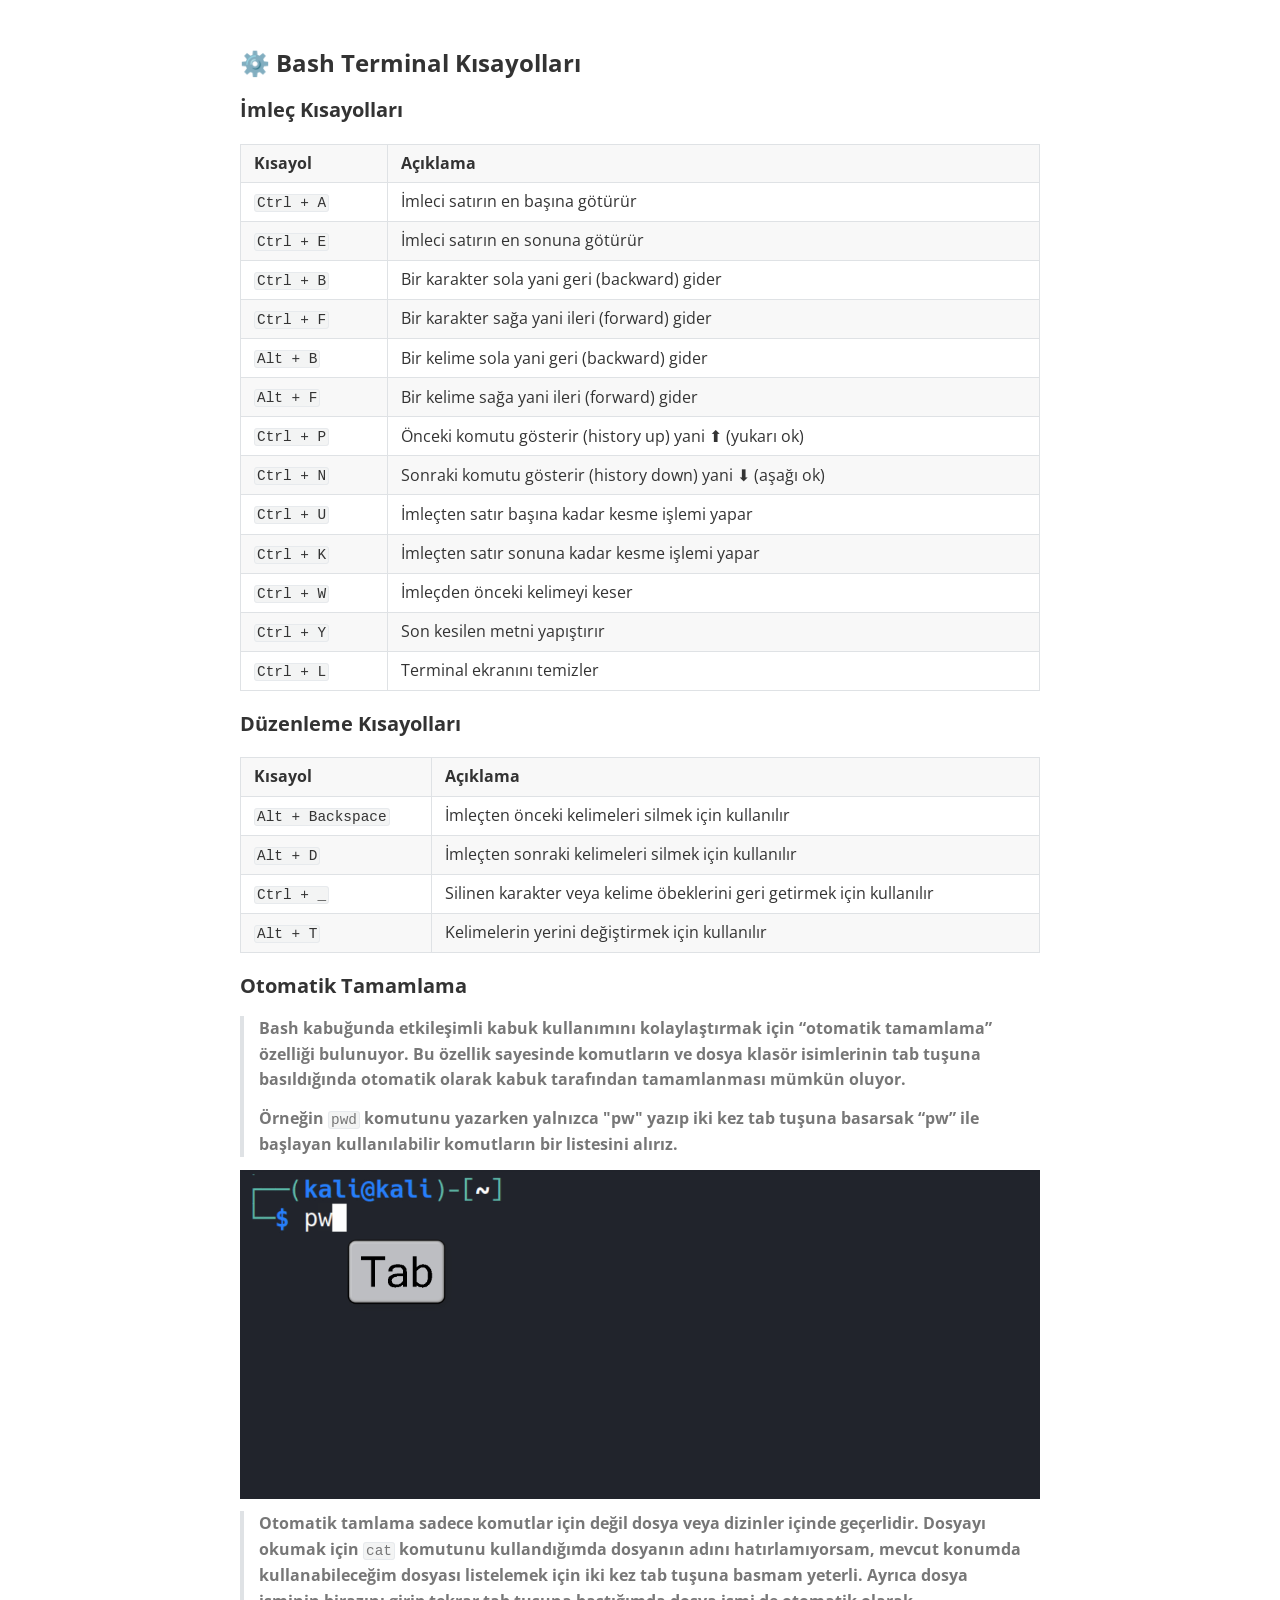
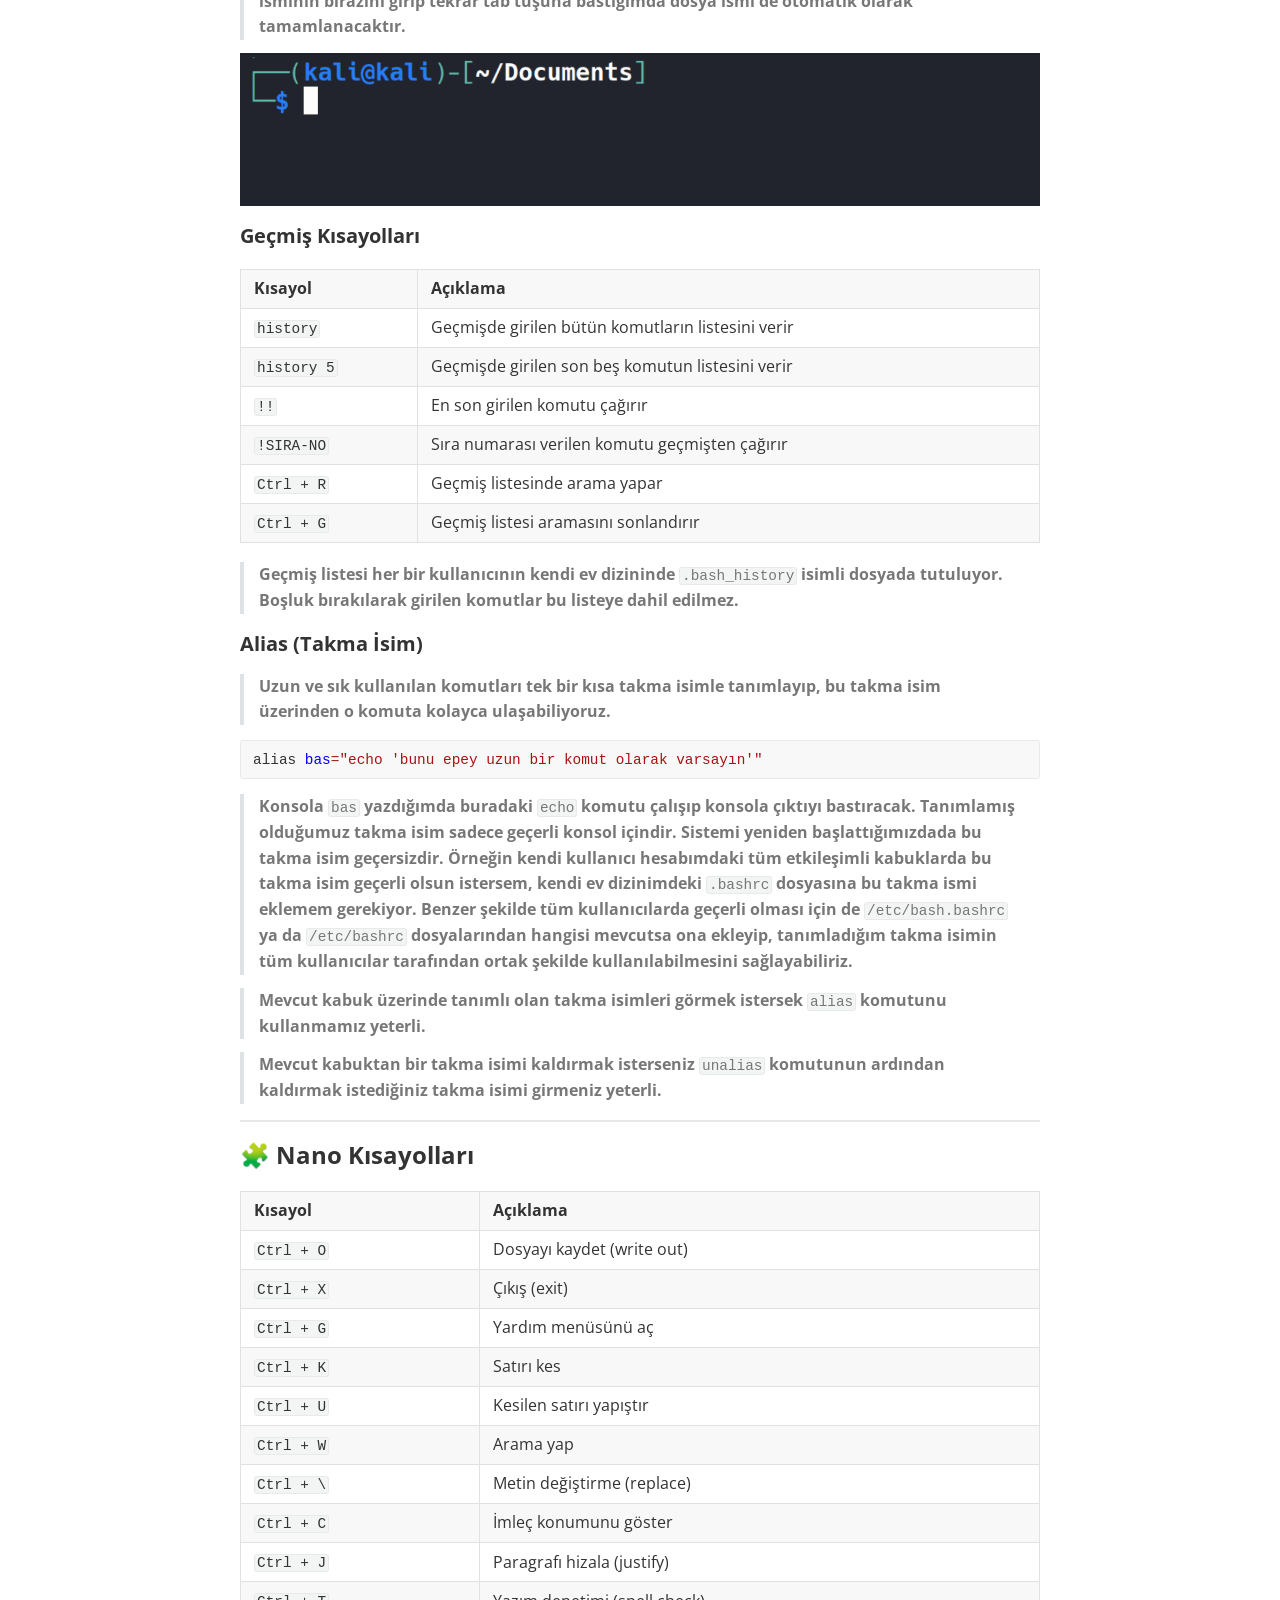
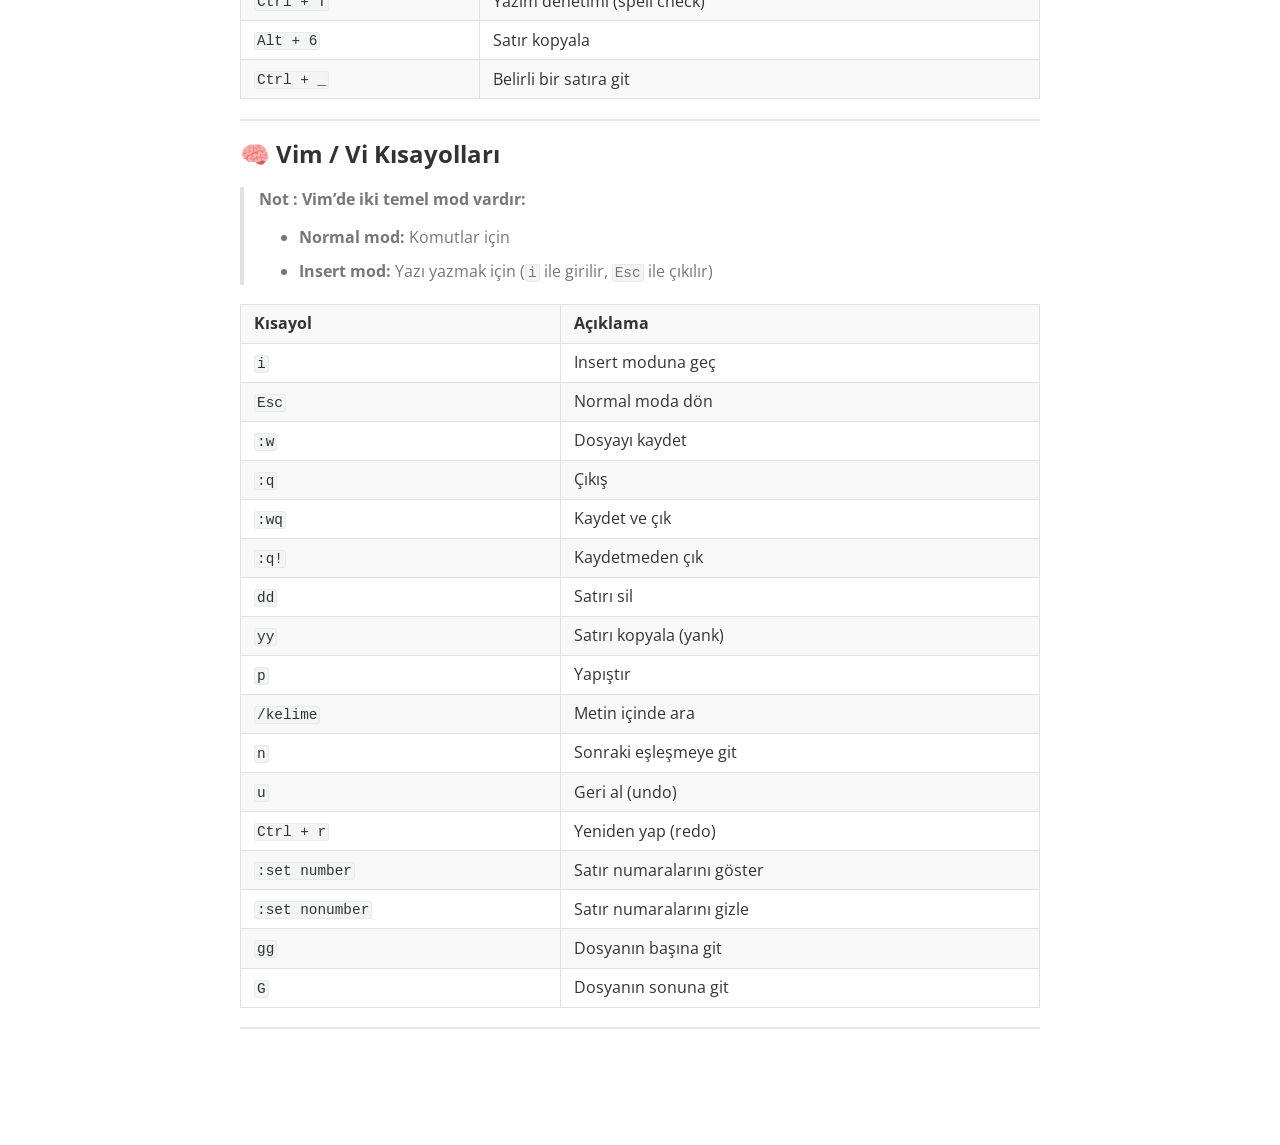
==== commit e25ccb18: "güncelleme işlemi yapıldı." ====
--- a/html/linux-bash-nano-vim-shortcuts.html
+++ b/html/linux-bash-nano-vim-shortcuts.html
@@ -438,7 +438,7 @@
     font-size: 1em;
 }
 h6 {
-   font-size: 1em;
+   font-size: 0.87em;
     color: #777;
 }
 p,
@@ -698,6 +698,6 @@
 <title>linux-bash-nano-vim-shortcuts</title>
 </head>
 <body class='typora-export'><div class='typora-export-content'>
-<div id='write'  class=''><h3 id='⚙️-bash-terminal-kısayolları'><span>⚙️ </span><strong><span>Bash Terminal Kısayolları</span></strong></h3><h4 id='i̇mleç-kısayolları'><span>İmleç Kısayolları</span></h4><figure class='table-figure'><table><thead><tr><th><span>Kısayol</span></th><th><span>Açıklama</span></th></tr></thead><tbody><tr><td><code>Ctrl + A</code></td><td><span>İmleci satırın en başına götürür</span></td></tr><tr><td><code>Ctrl + E</code></td><td><span>İmleci satırın en sonuna götürür</span></td></tr><tr><td><code>Ctrl + B</code></td><td><span>Bir karakter sola yani geri (backward) gider</span></td></tr><tr><td><code>Ctrl + F</code></td><td><span>Bir karakter sağa yani ileri (forward) gider</span></td></tr><tr><td><code>Alt + B</code></td><td><span>Bir kelime sola yani geri (backward) gider</span></td></tr><tr><td><code>Alt + F</code></td><td><span>Bir kelime sağa yani ileri (forward) gider</span></td></tr><tr><td><code>Ctrl + P</code></td><td><span>Önceki komutu gösterir (history up) yani ⬆ (yukarı ok)</span></td></tr><tr><td><code>Ctrl + N</code></td><td><span>Sonraki komutu gösterir (history down) yani ⬇ (aşağı ok)</span></td></tr><tr><td><code>Ctrl + U</code></td><td><span>İmleçten satır başına kadar kesme işlemi yapar</span></td></tr><tr><td><code>Ctrl + K</code></td><td><span>İmleçten satır sonuna kadar kesme işlemi yapar</span></td></tr><tr><td><code>Ctrl + W</code></td><td><span>İmleçden önceki kelimeyi keser</span></td></tr><tr><td><code>Ctrl + Y</code></td><td><span>Son kesilen metni yapıştırır</span></td></tr><tr><td><code>Ctrl + L</code></td><td><span>Terminal ekranını temizler</span></td></tr></tbody></table></figure><h4 id='düzenleme-kısayolları'><span>Düzenleme Kısayolları</span></h4><figure class='table-figure'><table><thead><tr><th><span>Kısayol</span></th><th><span>Açıklama</span></th></tr></thead><tbody><tr><td><code>Alt + Backspace</code></td><td><span>İmleçten önceki kelimeleri silmek için kullanılır</span></td></tr><tr><td><code>Alt + D</code></td><td><span>İmleçten sonraki kelimeleri silmek için kullanılır</span></td></tr><tr><td><code>Ctrl + _</code></td><td><span>Silinen karakter veya kelime öbeklerini geri getirmek için kullanılır</span></td></tr><tr><td><code>Alt + T</code></td><td><span>Kelimelerin yerini değiştirmek için kullanılır</span></td></tr></tbody></table></figure><h4 id='otomatik-tamamlama'><span>Otomatik Tamamlama</span></h4><blockquote><p><span>Bash kabuğunda etkileşimli kabuk kullanımını kolaylaştırmak için “otomatik tamamlama” özelliği bulunuyor. Bu özellik sayesinde komutların ve dosya klasör isimlerinin tab tuşuna basıldığında otomatik olarak kabuk tarafından tamamlanması mümkün oluyor.</span></p><p><span>Örneğin </span><code>pwd</code><span> komutunu yazarken yalnızca </span><strong><span>pw</span></strong><span> yazıp iki kez tab tuşuna basarsak “pw” ile başlayan kullanılabilir komutların bir listesini alırız.</span></p></blockquote><p><img src="../images/tab.gif"></p><blockquote><p><span>Otomatik tamlama sadece komutlar için değil dosya veya dizinler içinde geçerlidir. Dosyayı okumak için </span><code>cat</code><span> komutunu kullandığımda dosyanın adını hatırlamıyorsam, mevcut konumda kullanabileceğim dosyası listelemek için iki kez tab tuşuna basmam yeterli. Ayrıca dosya isminin birazını girip tekrar tab tuşuna bastığımda dosya ismi de otomatik olarak tamamlanacaktır.</span></p></blockquote><p><img src="../images/tab2.gif"></p><h4 id='geçmiş-kısayolları'><span>Geçmiş Kısayolları</span></h4><figure class='table-figure'><table><thead><tr><th><span>Kısayol</span></th><th><span>Açıklama</span></th></tr></thead><tbody><tr><td><code>history</code></td><td><span>Geçmişde girilen bütün komutların listesini verir</span></td></tr><tr><td><code>history 5</code></td><td><span>Geçmişde girilen son beş komutun listesini verir</span></td></tr><tr><td><code>!!</code></td><td><span>En son girilen komutu çağırır</span></td></tr><tr><td><code>!SIRA-NO</code></td><td><span>Sıra numarası verilen komutu geçmişten çağırır</span></td></tr><tr><td><code>Ctrl + R</code></td><td><span>Geçmiş listesinde arama yapar</span></td></tr><tr><td><code>Ctrl + G</code></td><td><span>Geçmiş listesi aramasını sonlandırır</span></td></tr></tbody></table></figure><blockquote><p><span>Geçmiş listesi her bir kullanıcının kendi ev dizininde </span><code>.bash_history</code><span> isimli dosyada tutuluyor.  Boşluk bırakılarak girilen komutlar bu listeye dahil edilmez.</span></p></blockquote><h4 id='alias-takma-i̇sim'><span>Alias (Takma İsim)</span></h4><blockquote><p><span>Uzun ve sık kullanılan komutları tek bir kısa takma isimle tanımlayıp, bu takma isim üzerinden o komuta kolayca ulaşabiliyoruz.,</span></p></blockquote><pre class="md-fences md-end-block ty-contain-cm modeLoaded" spellcheck="false" lang="bash"><div class="CodeMirror cm-s-inner cm-s-null-scroll CodeMirror-wrap" lang="bash"><div style="overflow: hidden; position: relative; width: 3px; height: 0px; top: 9.5169px; left: 7.99866px;"><textarea autocorrect="off" autocapitalize="off" spellcheck="false" tabindex="0" style="position: absolute; bottom: -1em; padding: 0px; width: 1000px; height: 1em; outline: none;"></textarea></div><div class="CodeMirror-scrollbar-filler" cm-not-content="true"></div><div class="CodeMirror-gutter-filler" cm-not-content="true"></div><div class="CodeMirror-scroll" tabindex="-1"><div class="CodeMirror-sizer" style="margin-left: 0px; margin-bottom: 0px; border-right-width: 0px; padding-right: 0px; padding-bottom: 0px;"><div style="position: relative; top: 0px;"><div class="CodeMirror-lines" role="presentation"><div role="presentation" style="position: relative; outline: none;"><div class="CodeMirror-measure"><pre>x</pre></div><div class="CodeMirror-measure"></div><div style="position: relative; z-index: 1;"></div><div class="CodeMirror-code" role="presentation"><div class="CodeMirror-activeline" style="position: relative;"><div class="CodeMirror-activeline-background CodeMirror-linebackground"></div><div class="CodeMirror-gutter-background CodeMirror-activeline-gutter" style="left: 0px; width: 0px;"></div><pre class=" CodeMirror-line " role="presentation"><span role="presentation" style="padding-right: 0.1px;">alias <span class="cm-def">bas</span><span class="cm-operator">=</span><span class="cm-string">"echo 'bunu epey uzun bir komut olarak varsayın'"</span></span></pre></div></div></div></div></div></div><div style="position: absolute; height: 0px; width: 1px; border-bottom: 0px solid transparent; top: 23px;"></div><div class="CodeMirror-gutters" style="display: none; height: 23px;"></div></div></div></pre><blockquote><p><span>Konsola </span><code>bas</code><span> yazdığımda buradaki </span><code>echo</code><span> komutu çalışıp konsola çıktıyı bastıracak. Tanımlamış olduğumuz takma isim sadece geçerli konsol içindir. Sistemi yeniden başlattığımızdada bu takma isim geçersizdir. Örneğin kendi kullanıcı hesabımdaki tüm etkileşimli kabuklarda bu takma isim geçerli olsun istersem, kendi ev dizinimdeki </span><code>.bashrc</code><span> dosyasına bu takma ismi eklemem gerekiyor. Benzer şekilde tüm kullanıcılarda geçerli olması için de </span><code>/etc/bash.bashrc</code><span> ya da </span><code>/etc/bashrc</code><span> dosyalarından hangisi mevcutsa ona ekleyip, tanımladığım takma isimin tüm kullanıcılar tarafından ortak şekilde kullanılabilmesini sağlayabiliriz.</span></p></blockquote><blockquote><p><span>Mevcut kabuk üzerinde tanımlı olan takma isimleri görmek istersek </span><code>alias</code><span> komutunu kullanmamız yeterli.</span></p></blockquote><blockquote><p><span>Mevcut kabuktan bir takma isimi kaldırmak isterseniz </span><code>unalias</code><span> komutunun ardından kaldırmak istediğiniz takma isimi girmeniz yeterli.</span></p></blockquote><hr /><h3 id='🧩-nano-kısayolları'><span>🧩 </span><strong><span>Nano Kısayolları</span></strong></h3><figure class='table-figure'><table><thead><tr><th><span>Kısayol</span></th><th><span>Açıklama</span></th></tr></thead><tbody><tr><td><code>Ctrl + O</code></td><td><span>Dosyayı kaydet (write out)</span></td></tr><tr><td><code>Ctrl + X</code></td><td><span>Çıkış (exit)</span></td></tr><tr><td><code>Ctrl + G</code></td><td><span>Yardım menüsünü aç</span></td></tr><tr><td><code>Ctrl + K</code></td><td><span>Satırı kes</span></td></tr><tr><td><code>Ctrl + U</code></td><td><span>Kesilen satırı yapıştır</span></td></tr><tr><td><code>Ctrl + W</code></td><td><span>Arama yap</span></td></tr><tr><td><code>Ctrl + \</code></td><td><span>Metin değiştirme (replace)</span></td></tr><tr><td><code>Ctrl + C</code></td><td><span>İmleç konumunu göster</span></td></tr><tr><td><code>Ctrl + J</code></td><td><span>Paragrafı hizala (justify)</span></td></tr><tr><td><code>Ctrl + T</code></td><td><span>Yazım denetimi (spell check)</span></td></tr><tr><td><code>Alt + 6</code></td><td><span>Satır kopyala</span></td></tr><tr><td><code>Ctrl + _</code></td><td><span>Belirli bir satıra git</span></td></tr></tbody></table></figure><hr /><h3 id='🧠-vim--vi-kısayolları'><span>🧠 </span><strong><span>Vim / Vi Kısayolları</span></strong></h3><blockquote><p><strong><span>Not:</span></strong><span> Vim’de iki temel mod vardır:</span></p><ul><li><p><strong><span>Normal mod:</span></strong><span> komutlar için</span></p></li><li><p><strong><span>Insert mod:</span></strong><span> yazı yazmak için (</span><code>i</code><span> ile girilir, </span><code>Esc</code><span> ile çıkılır)</span></p></li></ul></blockquote><figure class='table-figure'><table><thead><tr><th><span>Kısayol</span></th><th><span>Açıklama</span></th></tr></thead><tbody><tr><td><code>i</code></td><td><span>Insert moduna geç</span></td></tr><tr><td><code>Esc</code></td><td><span>Normal moda dön</span></td></tr><tr><td><code>:w</code></td><td><span>Dosyayı kaydet</span></td></tr><tr><td><code>:q</code></td><td><span>Çıkış</span></td></tr><tr><td><code>:wq</code></td><td><span>Kaydet ve çık</span></td></tr><tr><td><code>:q!</code></td><td><span>Kaydetmeden çık</span></td></tr><tr><td><code>dd</code></td><td><span>Satırı sil</span></td></tr><tr><td><code>yy</code></td><td><span>Satırı kopyala (yank)</span></td></tr><tr><td><code>p</code></td><td><span>Yapıştır</span></td></tr><tr><td><code>/kelime</code></td><td><span>Metin içinde ara</span></td></tr><tr><td><code>n</code></td><td><span>Sonraki eşleşmeye git</span></td></tr><tr><td><code>u</code></td><td><span>Geri al (undo)</span></td></tr><tr><td><code>Ctrl + r</code></td><td><span>Yeniden yap (redo)</span></td></tr><tr><td><code>:set number</code></td><td><span>Satır numaralarını göster</span></td></tr><tr><td><code>:set nonumber</code></td><td><span>Satır numaralarını gizle</span></td></tr><tr><td><code>gg</code></td><td><span>Dosyanın başına git</span></td></tr><tr><td><code>G</code></td><td><span>Dosyanın sonuna git</span></td></tr></tbody></table></figure><hr /></div></div>
+<div id='write'  class=''><h3 id='⚙️-bash-terminal-kısayolları'><span>⚙️ Bash Terminal Kısayolları</span></h3><h4 id='i̇mleç-kısayolları'><span>İmleç Kısayolları</span></h4><figure class='table-figure'><table><thead><tr><th><span>Kısayol</span></th><th><span>Açıklama</span></th></tr></thead><tbody><tr><td><code>Ctrl + A</code></td><td><span>İmleci satırın en başına götürür</span></td></tr><tr><td><code>Ctrl + E</code></td><td><span>İmleci satırın en sonuna götürür</span></td></tr><tr><td><code>Ctrl + B</code></td><td><span>Bir karakter sola yani geri (backward) gider</span></td></tr><tr><td><code>Ctrl + F</code></td><td><span>Bir karakter sağa yani ileri (forward) gider</span></td></tr><tr><td><code>Alt + B</code></td><td><span>Bir kelime sola yani geri (backward) gider</span></td></tr><tr><td><code>Alt + F</code></td><td><span>Bir kelime sağa yani ileri (forward) gider</span></td></tr><tr><td><code>Ctrl + P</code></td><td><span>Önceki komutu gösterir (history up) yani ⬆ (yukarı ok)</span></td></tr><tr><td><code>Ctrl + N</code></td><td><span>Sonraki komutu gösterir (history down) yani ⬇ (aşağı ok)</span></td></tr><tr><td><code>Ctrl + U</code></td><td><span>İmleçten satır başına kadar kesme işlemi yapar</span></td></tr><tr><td><code>Ctrl + K</code></td><td><span>İmleçten satır sonuna kadar kesme işlemi yapar</span></td></tr><tr><td><code>Ctrl + W</code></td><td><span>İmleçden önceki kelimeyi keser</span></td></tr><tr><td><code>Ctrl + Y</code></td><td><span>Son kesilen metni yapıştırır</span></td></tr><tr><td><code>Ctrl + L</code></td><td><span>Terminal ekranını temizler</span></td></tr></tbody></table></figure><h4 id='düzenleme-kısayolları'><span>Düzenleme Kısayolları</span></h4><figure class='table-figure'><table><thead><tr><th><span>Kısayol</span></th><th><span>Açıklama</span></th></tr></thead><tbody><tr><td><code>Alt + Backspace</code></td><td><span>İmleçten önceki kelimeleri silmek için kullanılır</span></td></tr><tr><td><code>Alt + D</code></td><td><span>İmleçten sonraki kelimeleri silmek için kullanılır</span></td></tr><tr><td><code>Ctrl + _</code></td><td><span>Silinen karakter veya kelime öbeklerini geri getirmek için kullanılır</span></td></tr><tr><td><code>Alt + T</code></td><td><span>Kelimelerin yerini değiştirmek için kullanılır</span></td></tr></tbody></table></figure><h4 id='otomatik-tamamlama'><span>Otomatik Tamamlama</span></h4><blockquote><p><strong><span>Bash kabuğunda etkileşimli kabuk kullanımını kolaylaştırmak için “otomatik tamamlama” özelliği bulunuyor. Bu özellik sayesinde komutların ve dosya klasör isimlerinin tab tuşuna basıldığında otomatik olarak kabuk tarafından tamamlanması mümkün oluyor.</span></strong></p><p><strong><span>Örneğin</span></strong><span> </span><code>pwd</code><span> </span><strong><span>komutunu yazarken yalnızca &quot;pw&quot; yazıp iki kez tab tuşuna basarsak “pw” ile başlayan kullanılabilir komutların bir listesini alırız.</span></strong></p></blockquote><p><img src="../images/tab.gif"></p><blockquote><p><strong><span>Otomatik tamlama sadece komutlar için değil dosya veya dizinler içinde geçerlidir. Dosyayı okumak için</span></strong><span> </span><code>cat</code><span> </span><strong><span>komutunu kullandığımda dosyanın adını hatırlamıyorsam, mevcut konumda kullanabileceğim dosyası listelemek için iki kez tab tuşuna basmam yeterli. Ayrıca dosya isminin birazını girip tekrar tab tuşuna bastığımda dosya ismi de otomatik olarak tamamlanacaktır.</span></strong></p></blockquote><p><img src="../images/tab2.gif"></p><h4 id='geçmiş-kısayolları'><span>Geçmiş Kısayolları</span></h4><figure class='table-figure'><table><thead><tr><th><span>Kısayol</span></th><th><span>Açıklama</span></th></tr></thead><tbody><tr><td><code>history</code></td><td><span>Geçmişde girilen bütün komutların listesini verir</span></td></tr><tr><td><code>history 5</code></td><td><span>Geçmişde girilen son beş komutun listesini verir</span></td></tr><tr><td><code>!!</code></td><td><span>En son girilen komutu çağırır</span></td></tr><tr><td><code>!SIRA-NO</code></td><td><span>Sıra numarası verilen komutu geçmişten çağırır</span></td></tr><tr><td><code>Ctrl + R</code></td><td><span>Geçmiş listesinde arama yapar</span></td></tr><tr><td><code>Ctrl + G</code></td><td><span>Geçmiş listesi aramasını sonlandırır</span></td></tr></tbody></table></figure><blockquote><p><strong><span>Geçmiş listesi her bir kullanıcının kendi ev dizininde</span></strong><span> </span><code>.bash_history</code><span> </span><strong><span>isimli dosyada tutuluyor.  Boşluk bırakılarak girilen komutlar bu listeye dahil edilmez.</span></strong></p></blockquote><h4 id='alias-takma-i̇sim'><span>Alias (Takma İsim)</span></h4><blockquote><p><strong><span>Uzun ve sık kullanılan komutları tek bir kısa takma isimle tanımlayıp, bu takma isim üzerinden o komuta kolayca ulaşabiliyoruz.</span></strong></p></blockquote><pre class="md-fences md-end-block ty-contain-cm modeLoaded" spellcheck="false" lang="bash"><div class="CodeMirror cm-s-inner cm-s-null-scroll CodeMirror-wrap" lang="bash"><div style="overflow: hidden; position: relative; width: 3px; height: 0px; top: 9.51606px; left: 7.99197px;"><textarea autocorrect="off" autocapitalize="off" spellcheck="false" tabindex="0" style="position: absolute; bottom: -1em; padding: 0px; width: 1000px; height: 1em; outline: none;"></textarea></div><div class="CodeMirror-scrollbar-filler" cm-not-content="true"></div><div class="CodeMirror-gutter-filler" cm-not-content="true"></div><div class="CodeMirror-scroll" tabindex="-1"><div class="CodeMirror-sizer" style="margin-left: 0px; margin-bottom: 0px; border-right-width: 0px; padding-right: 0px; padding-bottom: 0px;"><div style="position: relative; top: 0px;"><div class="CodeMirror-lines" role="presentation"><div role="presentation" style="position: relative; outline: none;"><div class="CodeMirror-measure"></div><div class="CodeMirror-measure"></div><div style="position: relative; z-index: 1;"></div><div class="CodeMirror-code" role="presentation"><div class="CodeMirror-activeline" style="position: relative;"><div class="CodeMirror-activeline-background CodeMirror-linebackground"></div><div class="CodeMirror-gutter-background CodeMirror-activeline-gutter" style="left: 0px; width: 0px;"></div><pre class=" CodeMirror-line " role="presentation"><span role="presentation" style="padding-right: 0.1px;">alias <span class="cm-def">bas</span><span class="cm-operator">=</span><span class="cm-string">"echo 'bunu epey uzun bir komut olarak varsayın'"</span></span></pre></div></div></div></div></div></div><div style="position: absolute; height: 0px; width: 1px; border-bottom: 0px solid transparent; top: 23px;"></div><div class="CodeMirror-gutters" style="display: none; height: 23px;"></div></div></div></pre><blockquote><p><strong><span>Konsola</span></strong><span> </span><code>bas</code><span> </span><strong><span>yazdığımda buradaki</span></strong><span> </span><code>echo</code><span> </span><strong><span>komutu çalışıp konsola çıktıyı bastıracak. Tanımlamış olduğumuz takma isim sadece geçerli konsol içindir. Sistemi yeniden başlattığımızdada bu takma isim geçersizdir. Örneğin kendi kullanıcı hesabımdaki tüm etkileşimli kabuklarda bu takma isim geçerli olsun istersem, kendi ev dizinimdeki</span></strong><span> </span><code>.bashrc</code><span> </span><strong><span>dosyasına bu takma ismi eklemem gerekiyor. Benzer şekilde tüm kullanıcılarda geçerli olması için de</span></strong><span> </span><code>/etc/bash.bashrc</code><span> </span><strong><span>ya da</span></strong><span> </span><code>/etc/bashrc</code><span> </span><strong><span>dosyalarından hangisi mevcutsa ona ekleyip, tanımladığım takma isimin tüm kullanıcılar tarafından ortak şekilde kullanılabilmesini sağlayabiliriz.</span></strong></p></blockquote><blockquote><p><strong><span>Mevcut kabuk üzerinde tanımlı olan takma isimleri görmek istersek</span></strong><span> </span><code>alias</code><span> </span><strong><span>komutunu kullanmamız yeterli.</span></strong></p></blockquote><blockquote><p><strong><span>Mevcut kabuktan bir takma isimi kaldırmak isterseniz</span></strong><span> </span><code>unalias</code><span> </span><strong><span>komutunun ardından kaldırmak istediğiniz takma isimi girmeniz yeterli.</span></strong></p></blockquote><hr /><h3 id='🧩-nano-kısayolları'><span>🧩 Nano Kısayolları</span></h3><figure class='table-figure'><table><thead><tr><th><span>Kısayol</span></th><th><span>Açıklama</span></th></tr></thead><tbody><tr><td><code>Ctrl + O</code></td><td><span>Dosyayı kaydet (write out)</span></td></tr><tr><td><code>Ctrl + X</code></td><td><span>Çıkış (exit)</span></td></tr><tr><td><code>Ctrl + G</code></td><td><span>Yardım menüsünü aç</span></td></tr><tr><td><code>Ctrl + K</code></td><td><span>Satırı kes</span></td></tr><tr><td><code>Ctrl + U</code></td><td><span>Kesilen satırı yapıştır</span></td></tr><tr><td><code>Ctrl + W</code></td><td><span>Arama yap</span></td></tr><tr><td><code>Ctrl + \</code></td><td><span>Metin değiştirme (replace)</span></td></tr><tr><td><code>Ctrl + C</code></td><td><span>İmleç konumunu göster</span></td></tr><tr><td><code>Ctrl + J</code></td><td><span>Paragrafı hizala (justify)</span></td></tr><tr><td><code>Ctrl + T</code></td><td><span>Yazım denetimi (spell check)</span></td></tr><tr><td><code>Alt + 6</code></td><td><span>Satır kopyala</span></td></tr><tr><td><code>Ctrl + _</code></td><td><span>Belirli bir satıra git</span></td></tr></tbody></table></figure><hr /><h3 id='🧠-vim--vi-kısayolları'><span>🧠 Vim / Vi Kısayolları</span></h3><blockquote><p><strong><span>Not : Vim’de iki temel mod vardır:</span></strong></p><ul><li><p><strong><span>Normal mod:</span></strong><span> Komutlar için</span></p></li><li><p><strong><span>Insert mod:</span></strong><span> Yazı yazmak için (</span><code>i</code><span> ile girilir, </span><code>Esc</code><span> ile çıkılır)</span></p></li></ul></blockquote><figure class='table-figure'><table><thead><tr><th><span>Kısayol</span></th><th><span>Açıklama</span></th></tr></thead><tbody><tr><td><code>i</code></td><td><span>Insert moduna geç</span></td></tr><tr><td><code>Esc</code></td><td><span>Normal moda dön</span></td></tr><tr><td><code>:w</code></td><td><span>Dosyayı kaydet</span></td></tr><tr><td><code>:q</code></td><td><span>Çıkış</span></td></tr><tr><td><code>:wq</code></td><td><span>Kaydet ve çık</span></td></tr><tr><td><code>:q!</code></td><td><span>Kaydetmeden çık</span></td></tr><tr><td><code>dd</code></td><td><span>Satırı sil</span></td></tr><tr><td><code>yy</code></td><td><span>Satırı kopyala (yank)</span></td></tr><tr><td><code>p</code></td><td><span>Yapıştır</span></td></tr><tr><td><code>/kelime</code></td><td><span>Metin içinde ara</span></td></tr><tr><td><code>n</code></td><td><span>Sonraki eşleşmeye git</span></td></tr><tr><td><code>u</code></td><td><span>Geri al (undo)</span></td></tr><tr><td><code>Ctrl + r</code></td><td><span>Yeniden yap (redo)</span></td></tr><tr><td><code>:set number</code></td><td><span>Satır numaralarını göster</span></td></tr><tr><td><code>:set nonumber</code></td><td><span>Satır numaralarını gizle</span></td></tr><tr><td><code>gg</code></td><td><span>Dosyanın başına git</span></td></tr><tr><td><code>G</code></td><td><span>Dosyanın sonuna git</span></td></tr></tbody></table></figure><hr /></div></div>
 </body>
 </html>
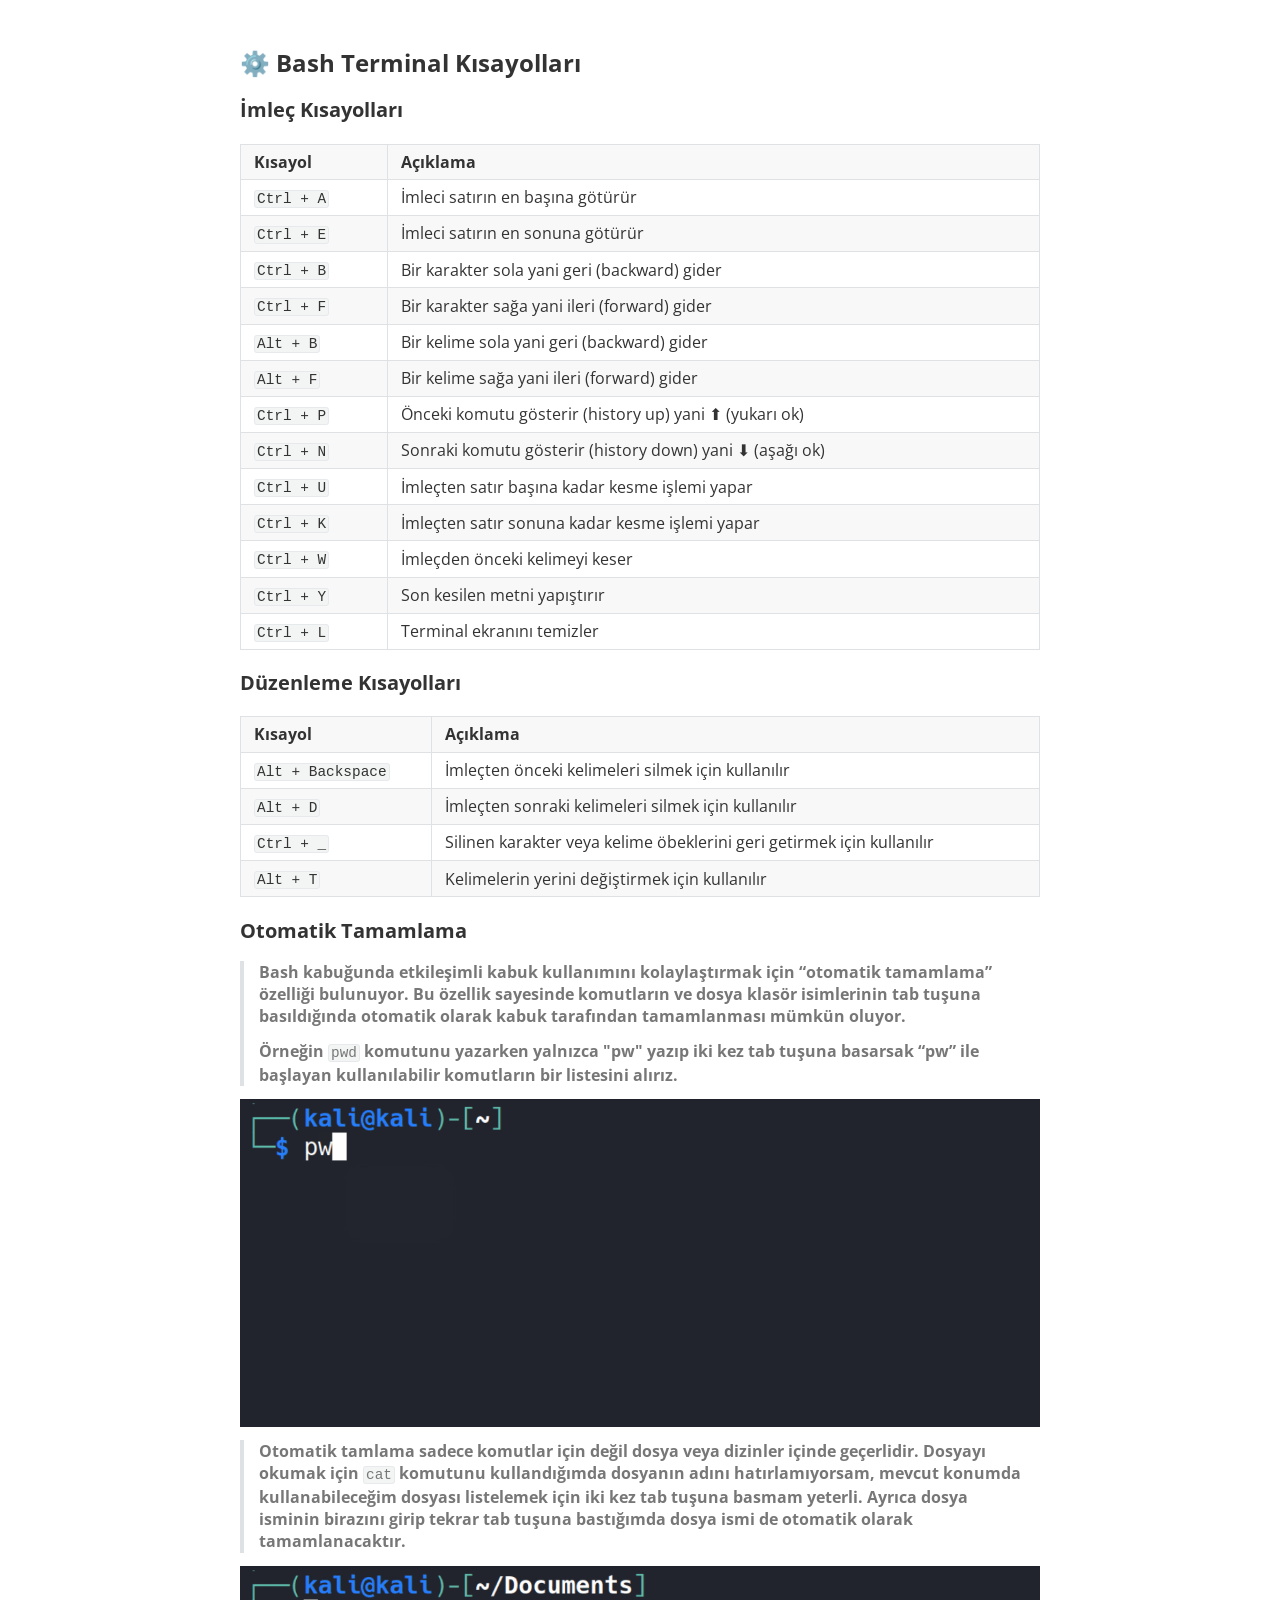
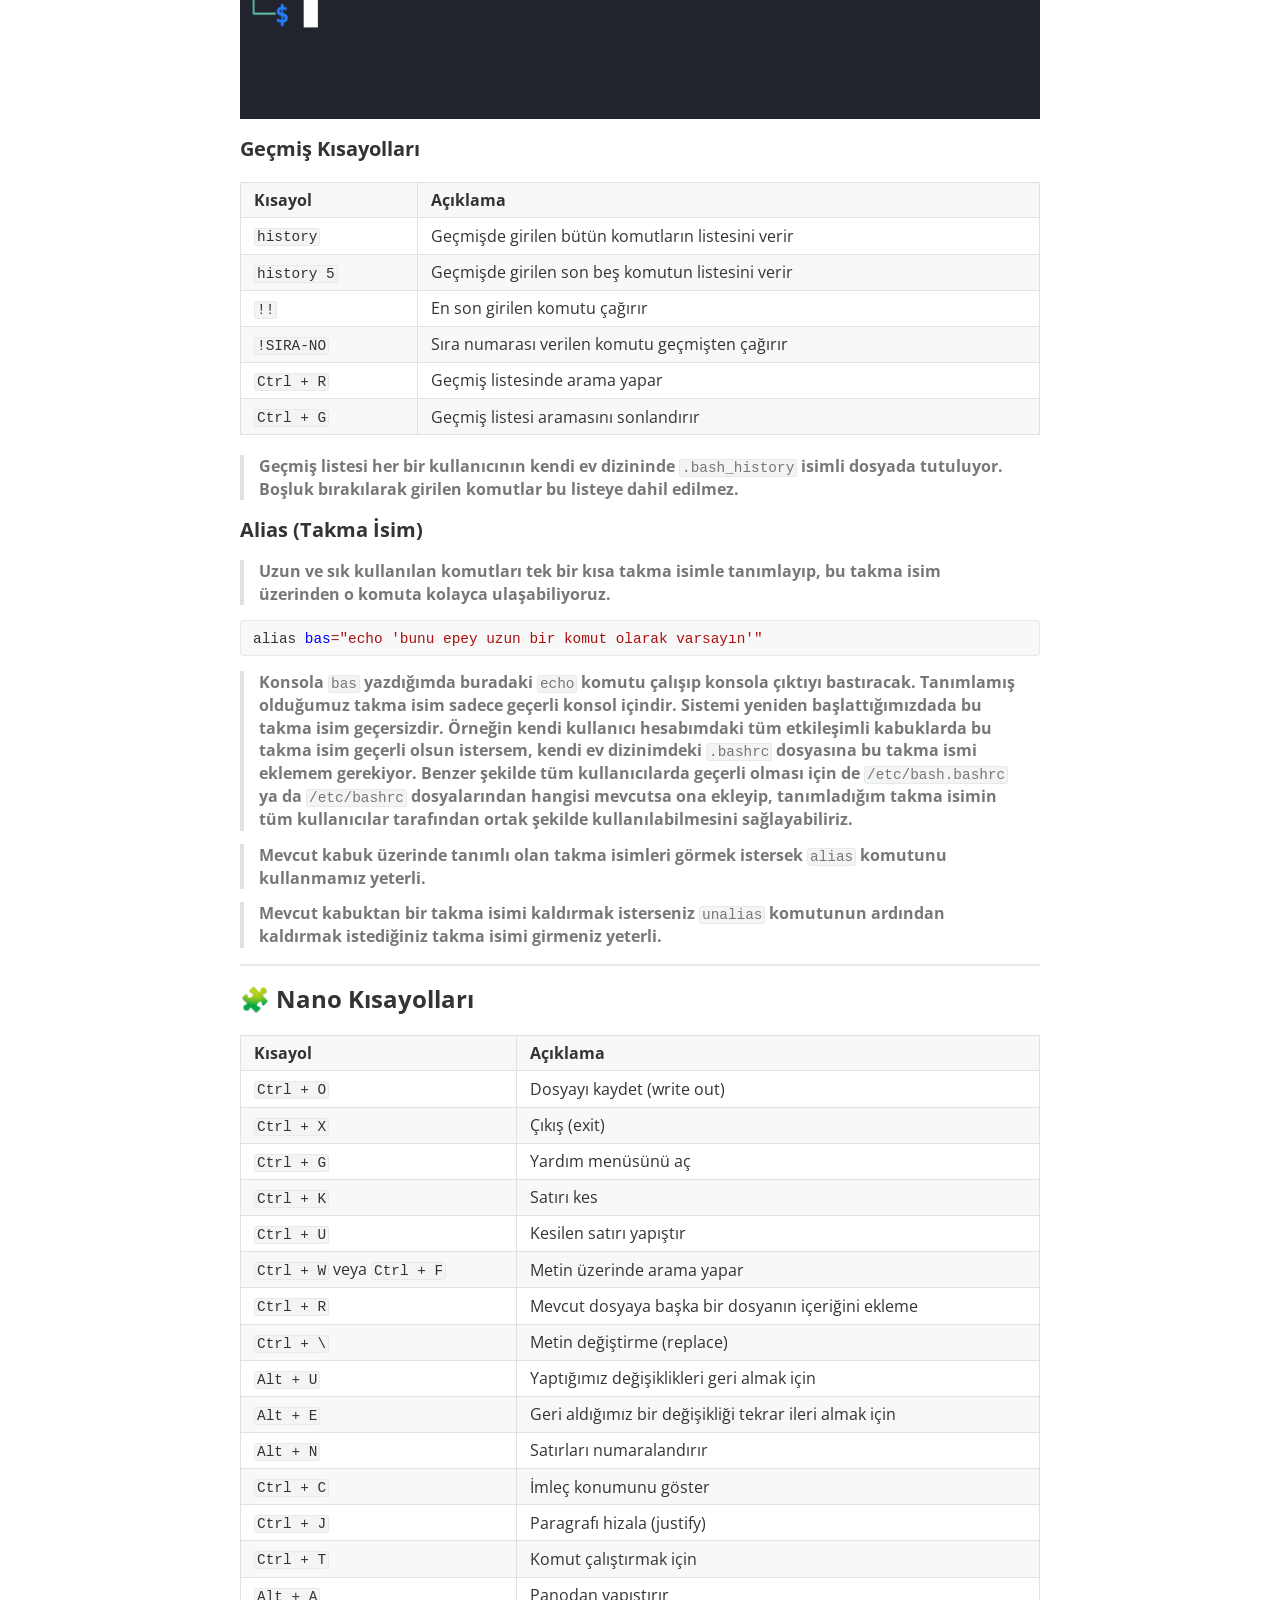
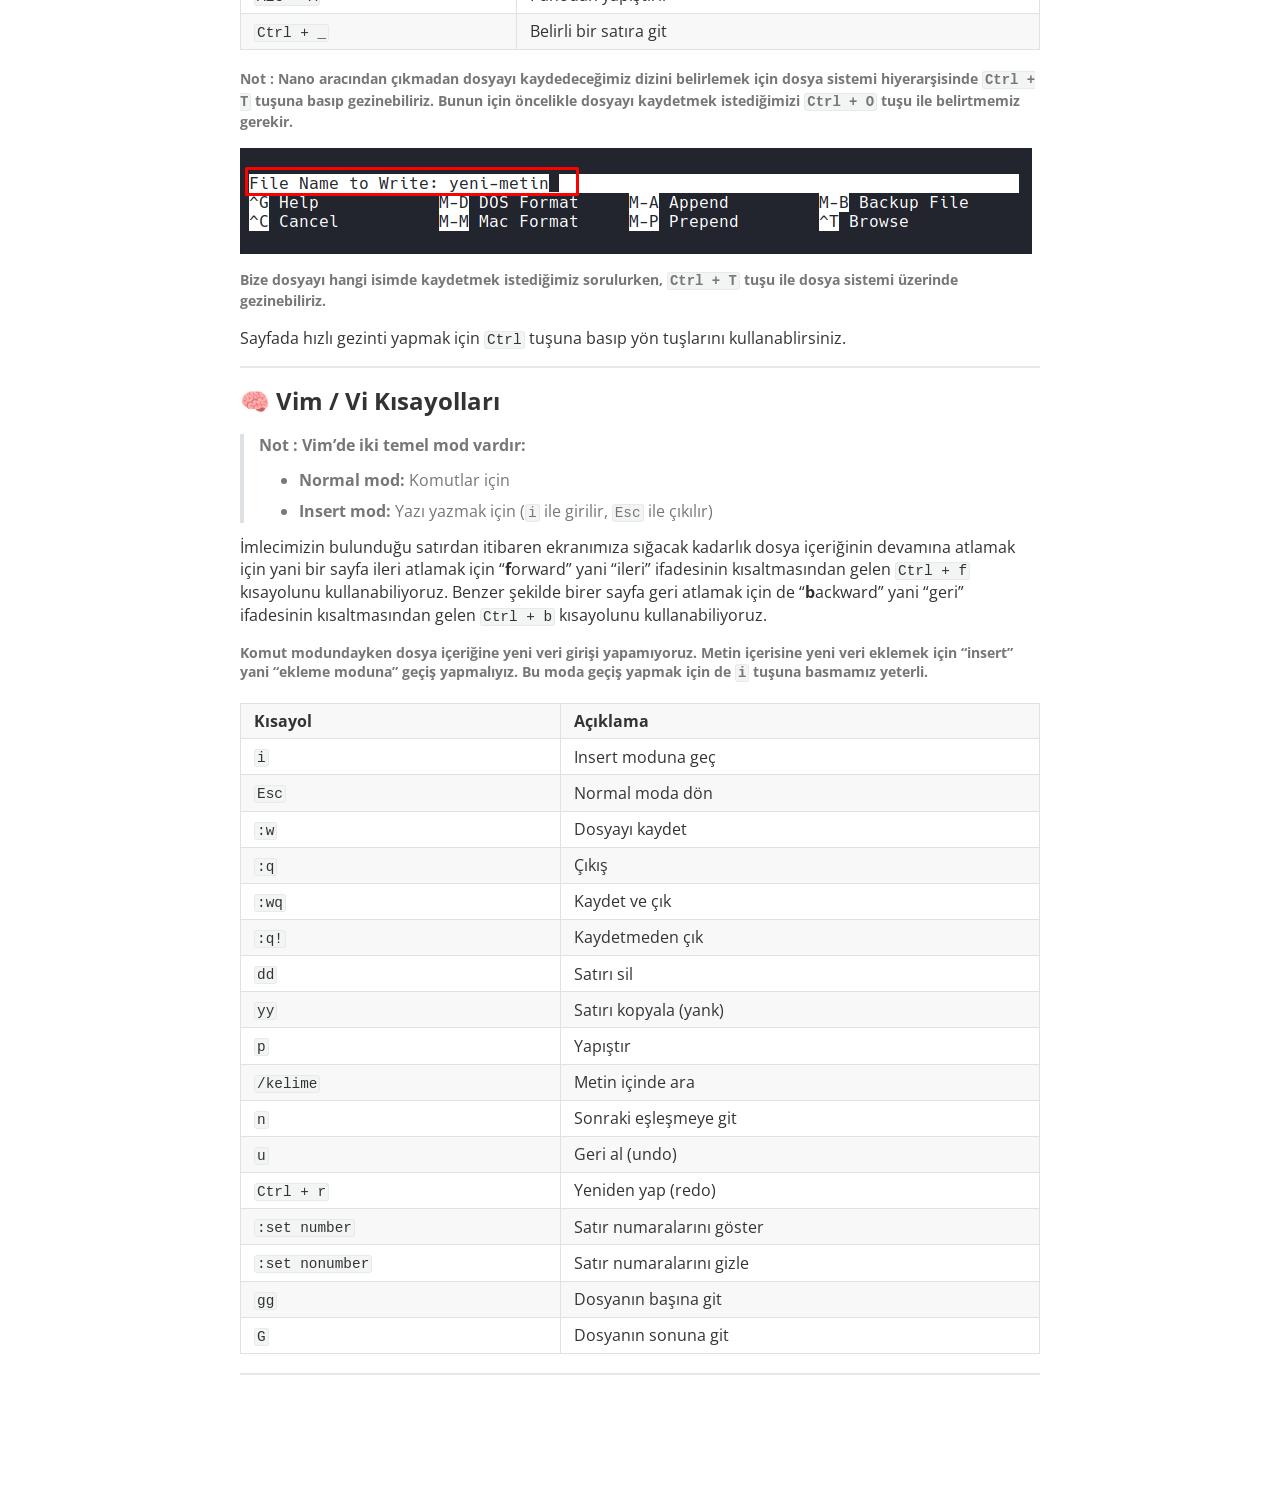
==== commit d085732a: "güncelleme işlemi yapıldı." ====
--- a/html/linux-bash-nano-vim-shortcuts.html
+++ b/html/linux-bash-nano-vim-shortcuts.html
@@ -324,7 +324,7 @@
 body {
     font-family: "Open Sans","Clear Sans", "Helvetica Neue", Helvetica, Arial, 'Segoe UI Emoji', 'SF Pro', sans-serif;
     color: rgb(51, 51, 51);
-    line-height: 1.6;
+    line-height: 1.4;
 }
 
 #write {
@@ -692,12 +692,20 @@
     background-color: #f5f8fa;
     background-image: linear-gradient( 180deg , hsla(0, 0%, 100%, 0.8), hsla(0, 0%, 100%, 0)); 
 }
+
+/* Resimleri satıra sıfır hizalamak için */
+img {
+    margin: 0 !important;
+    padding: 0 !important;
+    display: block;
+}
+	
 </style>
 <style type='text/css'  id="style-lp">ol, ul {padding-left: 40px}</style>
 
 <title>linux-bash-nano-vim-shortcuts</title>
 </head>
 <body class='typora-export'><div class='typora-export-content'>
-<div id='write'  class=''><h3 id='⚙️-bash-terminal-kısayolları'><span>⚙️ Bash Terminal Kısayolları</span></h3><h4 id='i̇mleç-kısayolları'><span>İmleç Kısayolları</span></h4><figure class='table-figure'><table><thead><tr><th><span>Kısayol</span></th><th><span>Açıklama</span></th></tr></thead><tbody><tr><td><code>Ctrl + A</code></td><td><span>İmleci satırın en başına götürür</span></td></tr><tr><td><code>Ctrl + E</code></td><td><span>İmleci satırın en sonuna götürür</span></td></tr><tr><td><code>Ctrl + B</code></td><td><span>Bir karakter sola yani geri (backward) gider</span></td></tr><tr><td><code>Ctrl + F</code></td><td><span>Bir karakter sağa yani ileri (forward) gider</span></td></tr><tr><td><code>Alt + B</code></td><td><span>Bir kelime sola yani geri (backward) gider</span></td></tr><tr><td><code>Alt + F</code></td><td><span>Bir kelime sağa yani ileri (forward) gider</span></td></tr><tr><td><code>Ctrl + P</code></td><td><span>Önceki komutu gösterir (history up) yani ⬆ (yukarı ok)</span></td></tr><tr><td><code>Ctrl + N</code></td><td><span>Sonraki komutu gösterir (history down) yani ⬇ (aşağı ok)</span></td></tr><tr><td><code>Ctrl + U</code></td><td><span>İmleçten satır başına kadar kesme işlemi yapar</span></td></tr><tr><td><code>Ctrl + K</code></td><td><span>İmleçten satır sonuna kadar kesme işlemi yapar</span></td></tr><tr><td><code>Ctrl + W</code></td><td><span>İmleçden önceki kelimeyi keser</span></td></tr><tr><td><code>Ctrl + Y</code></td><td><span>Son kesilen metni yapıştırır</span></td></tr><tr><td><code>Ctrl + L</code></td><td><span>Terminal ekranını temizler</span></td></tr></tbody></table></figure><h4 id='düzenleme-kısayolları'><span>Düzenleme Kısayolları</span></h4><figure class='table-figure'><table><thead><tr><th><span>Kısayol</span></th><th><span>Açıklama</span></th></tr></thead><tbody><tr><td><code>Alt + Backspace</code></td><td><span>İmleçten önceki kelimeleri silmek için kullanılır</span></td></tr><tr><td><code>Alt + D</code></td><td><span>İmleçten sonraki kelimeleri silmek için kullanılır</span></td></tr><tr><td><code>Ctrl + _</code></td><td><span>Silinen karakter veya kelime öbeklerini geri getirmek için kullanılır</span></td></tr><tr><td><code>Alt + T</code></td><td><span>Kelimelerin yerini değiştirmek için kullanılır</span></td></tr></tbody></table></figure><h4 id='otomatik-tamamlama'><span>Otomatik Tamamlama</span></h4><blockquote><p><strong><span>Bash kabuğunda etkileşimli kabuk kullanımını kolaylaştırmak için “otomatik tamamlama” özelliği bulunuyor. Bu özellik sayesinde komutların ve dosya klasör isimlerinin tab tuşuna basıldığında otomatik olarak kabuk tarafından tamamlanması mümkün oluyor.</span></strong></p><p><strong><span>Örneğin</span></strong><span> </span><code>pwd</code><span> </span><strong><span>komutunu yazarken yalnızca &quot;pw&quot; yazıp iki kez tab tuşuna basarsak “pw” ile başlayan kullanılabilir komutların bir listesini alırız.</span></strong></p></blockquote><p><img src="../images/tab.gif"></p><blockquote><p><strong><span>Otomatik tamlama sadece komutlar için değil dosya veya dizinler içinde geçerlidir. Dosyayı okumak için</span></strong><span> </span><code>cat</code><span> </span><strong><span>komutunu kullandığımda dosyanın adını hatırlamıyorsam, mevcut konumda kullanabileceğim dosyası listelemek için iki kez tab tuşuna basmam yeterli. Ayrıca dosya isminin birazını girip tekrar tab tuşuna bastığımda dosya ismi de otomatik olarak tamamlanacaktır.</span></strong></p></blockquote><p><img src="../images/tab2.gif"></p><h4 id='geçmiş-kısayolları'><span>Geçmiş Kısayolları</span></h4><figure class='table-figure'><table><thead><tr><th><span>Kısayol</span></th><th><span>Açıklama</span></th></tr></thead><tbody><tr><td><code>history</code></td><td><span>Geçmişde girilen bütün komutların listesini verir</span></td></tr><tr><td><code>history 5</code></td><td><span>Geçmişde girilen son beş komutun listesini verir</span></td></tr><tr><td><code>!!</code></td><td><span>En son girilen komutu çağırır</span></td></tr><tr><td><code>!SIRA-NO</code></td><td><span>Sıra numarası verilen komutu geçmişten çağırır</span></td></tr><tr><td><code>Ctrl + R</code></td><td><span>Geçmiş listesinde arama yapar</span></td></tr><tr><td><code>Ctrl + G</code></td><td><span>Geçmiş listesi aramasını sonlandırır</span></td></tr></tbody></table></figure><blockquote><p><strong><span>Geçmiş listesi her bir kullanıcının kendi ev dizininde</span></strong><span> </span><code>.bash_history</code><span> </span><strong><span>isimli dosyada tutuluyor.  Boşluk bırakılarak girilen komutlar bu listeye dahil edilmez.</span></strong></p></blockquote><h4 id='alias-takma-i̇sim'><span>Alias (Takma İsim)</span></h4><blockquote><p><strong><span>Uzun ve sık kullanılan komutları tek bir kısa takma isimle tanımlayıp, bu takma isim üzerinden o komuta kolayca ulaşabiliyoruz.</span></strong></p></blockquote><pre class="md-fences md-end-block ty-contain-cm modeLoaded" spellcheck="false" lang="bash"><div class="CodeMirror cm-s-inner cm-s-null-scroll CodeMirror-wrap" lang="bash"><div style="overflow: hidden; position: relative; width: 3px; height: 0px; top: 9.51606px; left: 7.99197px;"><textarea autocorrect="off" autocapitalize="off" spellcheck="false" tabindex="0" style="position: absolute; bottom: -1em; padding: 0px; width: 1000px; height: 1em; outline: none;"></textarea></div><div class="CodeMirror-scrollbar-filler" cm-not-content="true"></div><div class="CodeMirror-gutter-filler" cm-not-content="true"></div><div class="CodeMirror-scroll" tabindex="-1"><div class="CodeMirror-sizer" style="margin-left: 0px; margin-bottom: 0px; border-right-width: 0px; padding-right: 0px; padding-bottom: 0px;"><div style="position: relative; top: 0px;"><div class="CodeMirror-lines" role="presentation"><div role="presentation" style="position: relative; outline: none;"><div class="CodeMirror-measure"></div><div class="CodeMirror-measure"></div><div style="position: relative; z-index: 1;"></div><div class="CodeMirror-code" role="presentation"><div class="CodeMirror-activeline" style="position: relative;"><div class="CodeMirror-activeline-background CodeMirror-linebackground"></div><div class="CodeMirror-gutter-background CodeMirror-activeline-gutter" style="left: 0px; width: 0px;"></div><pre class=" CodeMirror-line " role="presentation"><span role="presentation" style="padding-right: 0.1px;">alias <span class="cm-def">bas</span><span class="cm-operator">=</span><span class="cm-string">"echo 'bunu epey uzun bir komut olarak varsayın'"</span></span></pre></div></div></div></div></div></div><div style="position: absolute; height: 0px; width: 1px; border-bottom: 0px solid transparent; top: 23px;"></div><div class="CodeMirror-gutters" style="display: none; height: 23px;"></div></div></div></pre><blockquote><p><strong><span>Konsola</span></strong><span> </span><code>bas</code><span> </span><strong><span>yazdığımda buradaki</span></strong><span> </span><code>echo</code><span> </span><strong><span>komutu çalışıp konsola çıktıyı bastıracak. Tanımlamış olduğumuz takma isim sadece geçerli konsol içindir. Sistemi yeniden başlattığımızdada bu takma isim geçersizdir. Örneğin kendi kullanıcı hesabımdaki tüm etkileşimli kabuklarda bu takma isim geçerli olsun istersem, kendi ev dizinimdeki</span></strong><span> </span><code>.bashrc</code><span> </span><strong><span>dosyasına bu takma ismi eklemem gerekiyor. Benzer şekilde tüm kullanıcılarda geçerli olması için de</span></strong><span> </span><code>/etc/bash.bashrc</code><span> </span><strong><span>ya da</span></strong><span> </span><code>/etc/bashrc</code><span> </span><strong><span>dosyalarından hangisi mevcutsa ona ekleyip, tanımladığım takma isimin tüm kullanıcılar tarafından ortak şekilde kullanılabilmesini sağlayabiliriz.</span></strong></p></blockquote><blockquote><p><strong><span>Mevcut kabuk üzerinde tanımlı olan takma isimleri görmek istersek</span></strong><span> </span><code>alias</code><span> </span><strong><span>komutunu kullanmamız yeterli.</span></strong></p></blockquote><blockquote><p><strong><span>Mevcut kabuktan bir takma isimi kaldırmak isterseniz</span></strong><span> </span><code>unalias</code><span> </span><strong><span>komutunun ardından kaldırmak istediğiniz takma isimi girmeniz yeterli.</span></strong></p></blockquote><hr /><h3 id='🧩-nano-kısayolları'><span>🧩 Nano Kısayolları</span></h3><figure class='table-figure'><table><thead><tr><th><span>Kısayol</span></th><th><span>Açıklama</span></th></tr></thead><tbody><tr><td><code>Ctrl + O</code></td><td><span>Dosyayı kaydet (write out)</span></td></tr><tr><td><code>Ctrl + X</code></td><td><span>Çıkış (exit)</span></td></tr><tr><td><code>Ctrl + G</code></td><td><span>Yardım menüsünü aç</span></td></tr><tr><td><code>Ctrl + K</code></td><td><span>Satırı kes</span></td></tr><tr><td><code>Ctrl + U</code></td><td><span>Kesilen satırı yapıştır</span></td></tr><tr><td><code>Ctrl + W</code></td><td><span>Arama yap</span></td></tr><tr><td><code>Ctrl + \</code></td><td><span>Metin değiştirme (replace)</span></td></tr><tr><td><code>Ctrl + C</code></td><td><span>İmleç konumunu göster</span></td></tr><tr><td><code>Ctrl + J</code></td><td><span>Paragrafı hizala (justify)</span></td></tr><tr><td><code>Ctrl + T</code></td><td><span>Yazım denetimi (spell check)</span></td></tr><tr><td><code>Alt + 6</code></td><td><span>Satır kopyala</span></td></tr><tr><td><code>Ctrl + _</code></td><td><span>Belirli bir satıra git</span></td></tr></tbody></table></figure><hr /><h3 id='🧠-vim--vi-kısayolları'><span>🧠 Vim / Vi Kısayolları</span></h3><blockquote><p><strong><span>Not : Vim’de iki temel mod vardır:</span></strong></p><ul><li><p><strong><span>Normal mod:</span></strong><span> Komutlar için</span></p></li><li><p><strong><span>Insert mod:</span></strong><span> Yazı yazmak için (</span><code>i</code><span> ile girilir, </span><code>Esc</code><span> ile çıkılır)</span></p></li></ul></blockquote><figure class='table-figure'><table><thead><tr><th><span>Kısayol</span></th><th><span>Açıklama</span></th></tr></thead><tbody><tr><td><code>i</code></td><td><span>Insert moduna geç</span></td></tr><tr><td><code>Esc</code></td><td><span>Normal moda dön</span></td></tr><tr><td><code>:w</code></td><td><span>Dosyayı kaydet</span></td></tr><tr><td><code>:q</code></td><td><span>Çıkış</span></td></tr><tr><td><code>:wq</code></td><td><span>Kaydet ve çık</span></td></tr><tr><td><code>:q!</code></td><td><span>Kaydetmeden çık</span></td></tr><tr><td><code>dd</code></td><td><span>Satırı sil</span></td></tr><tr><td><code>yy</code></td><td><span>Satırı kopyala (yank)</span></td></tr><tr><td><code>p</code></td><td><span>Yapıştır</span></td></tr><tr><td><code>/kelime</code></td><td><span>Metin içinde ara</span></td></tr><tr><td><code>n</code></td><td><span>Sonraki eşleşmeye git</span></td></tr><tr><td><code>u</code></td><td><span>Geri al (undo)</span></td></tr><tr><td><code>Ctrl + r</code></td><td><span>Yeniden yap (redo)</span></td></tr><tr><td><code>:set number</code></td><td><span>Satır numaralarını göster</span></td></tr><tr><td><code>:set nonumber</code></td><td><span>Satır numaralarını gizle</span></td></tr><tr><td><code>gg</code></td><td><span>Dosyanın başına git</span></td></tr><tr><td><code>G</code></td><td><span>Dosyanın sonuna git</span></td></tr></tbody></table></figure><hr /></div></div>
+<div id='write'  class=''><h3 id='⚙️-bash-terminal-kısayolları'><span>⚙️ Bash Terminal Kısayolları</span></h3><h4 id='i̇mleç-kısayolları'><span>İmleç Kısayolları</span></h4><figure class='table-figure'><table><thead><tr><th><span>Kısayol</span></th><th><span>Açıklama</span></th></tr></thead><tbody><tr><td><code>Ctrl + A</code></td><td><span>İmleci satırın en başına götürür</span></td></tr><tr><td><code>Ctrl + E</code></td><td><span>İmleci satırın en sonuna götürür</span></td></tr><tr><td><code>Ctrl + B</code></td><td><span>Bir karakter sola yani geri (backward) gider</span></td></tr><tr><td><code>Ctrl + F</code></td><td><span>Bir karakter sağa yani ileri (forward) gider</span></td></tr><tr><td><code>Alt + B</code></td><td><span>Bir kelime sola yani geri (backward) gider</span></td></tr><tr><td><code>Alt + F</code></td><td><span>Bir kelime sağa yani ileri (forward) gider</span></td></tr><tr><td><code>Ctrl + P</code></td><td><span>Önceki komutu gösterir (history up) yani ⬆ (yukarı ok)</span></td></tr><tr><td><code>Ctrl + N</code></td><td><span>Sonraki komutu gösterir (history down) yani ⬇ (aşağı ok)</span></td></tr><tr><td><code>Ctrl + U</code></td><td><span>İmleçten satır başına kadar kesme işlemi yapar</span></td></tr><tr><td><code>Ctrl + K</code></td><td><span>İmleçten satır sonuna kadar kesme işlemi yapar</span></td></tr><tr><td><code>Ctrl + W</code></td><td><span>İmleçden önceki kelimeyi keser</span></td></tr><tr><td><code>Ctrl + Y</code></td><td><span>Son kesilen metni yapıştırır</span></td></tr><tr><td><code>Ctrl + L</code></td><td><span>Terminal ekranını temizler</span></td></tr></tbody></table></figure><h4 id='düzenleme-kısayolları'><span>Düzenleme Kısayolları</span></h4><figure class='table-figure'><table><thead><tr><th><span>Kısayol</span></th><th><span>Açıklama</span></th></tr></thead><tbody><tr><td><code>Alt + Backspace</code></td><td><span>İmleçten önceki kelimeleri silmek için kullanılır</span></td></tr><tr><td><code>Alt + D</code></td><td><span>İmleçten sonraki kelimeleri silmek için kullanılır</span></td></tr><tr><td><code>Ctrl + _</code></td><td><span>Silinen karakter veya kelime öbeklerini geri getirmek için kullanılır</span></td></tr><tr><td><code>Alt + T</code></td><td><span>Kelimelerin yerini değiştirmek için kullanılır</span></td></tr></tbody></table></figure><h4 id='otomatik-tamamlama'><span>Otomatik Tamamlama</span></h4><blockquote><p><strong><span>Bash kabuğunda etkileşimli kabuk kullanımını kolaylaştırmak için “otomatik tamamlama” özelliği bulunuyor. Bu özellik sayesinde komutların ve dosya klasör isimlerinin tab tuşuna basıldığında otomatik olarak kabuk tarafından tamamlanması mümkün oluyor.</span></strong></p><p><strong><span>Örneğin</span></strong><span> </span><code>pwd</code><span> </span><strong><span>komutunu yazarken yalnızca &quot;pw&quot; yazıp iki kez tab tuşuna basarsak “pw” ile başlayan kullanılabilir komutların bir listesini alırız.</span></strong></p></blockquote><p><img src="../images/tab.gif"></p><blockquote><p><strong><span>Otomatik tamlama sadece komutlar için değil dosya veya dizinler içinde geçerlidir. Dosyayı okumak için</span></strong><span> </span><code>cat</code><span> </span><strong><span>komutunu kullandığımda dosyanın adını hatırlamıyorsam, mevcut konumda kullanabileceğim dosyası listelemek için iki kez tab tuşuna basmam yeterli. Ayrıca dosya isminin birazını girip tekrar tab tuşuna bastığımda dosya ismi de otomatik olarak tamamlanacaktır.</span></strong></p></blockquote><p><img src="../images/tab2.gif"></p><h4 id='geçmiş-kısayolları'><span>Geçmiş Kısayolları</span></h4><figure class='table-figure'><table><thead><tr><th><span>Kısayol</span></th><th><span>Açıklama</span></th></tr></thead><tbody><tr><td><code>history</code></td><td><span>Geçmişde girilen bütün komutların listesini verir</span></td></tr><tr><td><code>history 5</code></td><td><span>Geçmişde girilen son beş komutun listesini verir</span></td></tr><tr><td><code>!!</code></td><td><span>En son girilen komutu çağırır</span></td></tr><tr><td><code>!SIRA-NO</code></td><td><span>Sıra numarası verilen komutu geçmişten çağırır</span></td></tr><tr><td><code>Ctrl + R</code></td><td><span>Geçmiş listesinde arama yapar</span></td></tr><tr><td><code>Ctrl + G</code></td><td><span>Geçmiş listesi aramasını sonlandırır</span></td></tr></tbody></table></figure><blockquote><p><strong><span>Geçmiş listesi her bir kullanıcının kendi ev dizininde</span></strong><span> </span><code>.bash_history</code><span> </span><strong><span>isimli dosyada tutuluyor.  Boşluk bırakılarak girilen komutlar bu listeye dahil edilmez.</span></strong></p></blockquote><h4 id='alias-takma-i̇sim'><span>Alias (Takma İsim)</span></h4><blockquote><p><strong><span>Uzun ve sık kullanılan komutları tek bir kısa takma isimle tanımlayıp, bu takma isim üzerinden o komuta kolayca ulaşabiliyoruz.</span></strong></p></blockquote><pre class="md-fences md-end-block ty-contain-cm modeLoaded" spellcheck="false" lang="bash"><div class="CodeMirror cm-s-inner cm-s-null-scroll CodeMirror-wrap" lang="bash"><div style="overflow: hidden; position: relative; width: 3px; height: 0px; top: 8.07812px; left: 7.99481px;"><textarea autocorrect="off" autocapitalize="off" spellcheck="false" tabindex="0" style="position: absolute; bottom: -1em; padding: 0px; width: 1000px; height: 1em; outline: none;"></textarea></div><div class="CodeMirror-scrollbar-filler" cm-not-content="true"></div><div class="CodeMirror-gutter-filler" cm-not-content="true"></div><div class="CodeMirror-scroll" tabindex="-1"><div class="CodeMirror-sizer" style="margin-left: 0px; margin-bottom: 0px; border-right-width: 0px; padding-right: 0px; padding-bottom: 0px;"><div style="position: relative; top: 0px;"><div class="CodeMirror-lines" role="presentation"><div role="presentation" style="position: relative; outline: none;"><div class="CodeMirror-measure"><pre><span>xxxxxxxxxx</span></pre></div><div class="CodeMirror-measure"></div><div style="position: relative; z-index: 1;"></div><div class="CodeMirror-code" role="presentation"><div class="CodeMirror-activeline" style="position: relative;"><div class="CodeMirror-activeline-background CodeMirror-linebackground"></div><div class="CodeMirror-gutter-background CodeMirror-activeline-gutter" style="left: 0px; width: 0px;"></div><pre class=" CodeMirror-line " role="presentation"><span role="presentation" style="padding-right: 0.1px;">alias <span class="cm-def">bas</span><span class="cm-operator">=</span><span class="cm-string">"echo 'bunu epey uzun bir komut olarak varsayın'"</span></span></pre></div></div></div></div></div></div><div style="position: absolute; height: 0px; width: 1px; border-bottom: 0px solid transparent; top: 20px;"></div><div class="CodeMirror-gutters" style="display: none; height: 20px;"></div></div></div></pre><blockquote><p><strong><span>Konsola</span></strong><span> </span><code>bas</code><span> </span><strong><span>yazdığımda buradaki</span></strong><span> </span><code>echo</code><span> </span><strong><span>komutu çalışıp konsola çıktıyı bastıracak. Tanımlamış olduğumuz takma isim sadece geçerli konsol içindir. Sistemi yeniden başlattığımızdada bu takma isim geçersizdir. Örneğin kendi kullanıcı hesabımdaki tüm etkileşimli kabuklarda bu takma isim geçerli olsun istersem, kendi ev dizinimdeki</span></strong><span> </span><code>.bashrc</code><span> </span><strong><span>dosyasına bu takma ismi eklemem gerekiyor. Benzer şekilde tüm kullanıcılarda geçerli olması için de</span></strong><span> </span><code>/etc/bash.bashrc</code><span> </span><strong><span>ya da</span></strong><span> </span><code>/etc/bashrc</code><span> </span><strong><span>dosyalarından hangisi mevcutsa ona ekleyip, tanımladığım takma isimin tüm kullanıcılar tarafından ortak şekilde kullanılabilmesini sağlayabiliriz.</span></strong></p></blockquote><blockquote><p><strong><span>Mevcut kabuk üzerinde tanımlı olan takma isimleri görmek istersek</span></strong><span> </span><code>alias</code><span> </span><strong><span>komutunu kullanmamız yeterli.</span></strong></p></blockquote><blockquote><p><strong><span>Mevcut kabuktan bir takma isimi kaldırmak isterseniz</span></strong><span> </span><code>unalias</code><span> </span><strong><span>komutunun ardından kaldırmak istediğiniz takma isimi girmeniz yeterli.</span></strong></p></blockquote><hr /><h3 id='🧩-nano-kısayolları'><span>🧩 Nano Kısayolları</span></h3><figure class='table-figure'><table><thead><tr><th><span>Kısayol</span></th><th><span>Açıklama</span></th></tr></thead><tbody><tr><td><code>Ctrl + O</code></td><td><span>Dosyayı kaydet (write out)</span></td></tr><tr><td><code>Ctrl + X</code></td><td><span>Çıkış (exit)</span></td></tr><tr><td><code>Ctrl + G</code></td><td><span>Yardım menüsünü aç</span></td></tr><tr><td><code>Ctrl + K</code></td><td><span>Satırı kes</span></td></tr><tr><td><code>Ctrl + U</code></td><td><span>Kesilen satırı yapıştır</span></td></tr><tr><td><code>Ctrl + W</code><span> veya </span><code>Ctrl + F</code></td><td><span>Metin üzerinde arama yapar</span></td></tr><tr><td><code>Ctrl + R</code></td><td><span>Mevcut dosyaya başka bir dosyanın içeriğini ekleme</span></td></tr><tr><td><code>Ctrl + \</code></td><td><span>Metin değiştirme (replace)</span></td></tr><tr><td><code>Alt + U</code></td><td><span>Yaptığımız değişiklikleri geri almak için</span></td></tr><tr><td><code>Alt + E</code></td><td><span>Geri aldığımız bir değişikliği tekrar ileri almak için</span></td></tr><tr><td><code>Alt + N</code></td><td><span>Satırları numaralandırır</span></td></tr><tr><td><code>Ctrl + C</code></td><td><span>İmleç konumunu göster</span></td></tr><tr><td><code>Ctrl + J</code></td><td><span>Paragrafı hizala (justify)</span></td></tr><tr><td><code>Ctrl + T</code></td><td><span>Komut çalıştırmak için</span></td></tr><tr><td><code>Alt + A</code></td><td><span>Panodan yapıştırır</span></td></tr><tr><td><code>Ctrl + _</code></td><td><span>Belirli bir satıra git</span></td></tr></tbody></table></figure><h6 id='not--nano-aracından-çıkmadan-dosyayı-kaydedeceğimiz-dizini-belirlemek-için-dosya-sistemi-hiyerarşisinde-ctrl--t-tuşuna-basıp-gezinebiliriz-bunun-için-öncelikle-dosyayı-kaydetmek-istediğimizi-ctrl--o-tuşu-ile-belirtmemiz-gerekir'><span>Not : Nano aracından çıkmadan dosyayı kaydedeceğimiz dizini belirlemek için dosya sistemi hiyerarşisinde </span><code>Ctrl + T</code><span> tuşuna basıp gezinebiliriz. Bunun için öncelikle dosyayı kaydetmek istediğimizi </span><code>Ctrl + O</code><span> tuşu ile belirtmemiz gerekir.</span></h6><p><img src="../images/nano-save.webp"></p><h6 id='bize-dosyayı-hangi-isimde-kaydetmek-istediğimiz-sorulurken-ctrl--t-tuşu-ile-dosya-sistemi-üzerinde-gezinebiliriz'><span>Bize dosyayı hangi isimde kaydetmek istediğimiz sorulurken, </span><code>Ctrl + T</code><span> tuşu ile dosya sistemi üzerinde gezinebiliriz.</span></h6><p><span>Sayfada hızlı gezinti yapmak için </span><code>Ctrl</code><span> tuşuna basıp yön tuşlarını kullanablirsiniz.</span></p><hr /><h3 id='🧠-vim--vi-kısayolları'><span>🧠 Vim / Vi Kısayolları</span></h3><blockquote><p><strong><span>Not : Vim’de iki temel mod vardır:</span></strong></p><ul><li><p><strong><span>Normal mod:</span></strong><span> Komutlar için</span></p></li><li><p><strong><span>Insert mod:</span></strong><span> Yazı yazmak için (</span><code>i</code><span> ile girilir, </span><code>Esc</code><span> ile çıkılır)</span></p></li></ul></blockquote><p><span>İmlecimizin bulunduğu satırdan itibaren ekranımıza sığacak kadarlık dosya içeriğinin devamına atlamak için yani bir sayfa ileri atlamak için “</span><strong><span>f</span></strong><span>orward” yani “ileri” ifadesinin kısaltmasından gelen </span><code>Ctrl + f</code><span> kısayolunu kullanabiliyoruz. Benzer şekilde birer sayfa geri atlamak için de “</span><strong><span>b</span></strong><span>ackward” yani “geri” ifadesinin kısaltmasından gelen </span><code>Ctrl + b</code><span> kısayolunu kullanabiliyoruz.</span></p><h6 id='komut-modundayken-dosya-içeriğine-yeni-veri-girişi-yapamıyoruz-metin-içerisine-yeni-veri-eklemek-için-insert-yani-ekleme-moduna-geçiş-yapmalıyız-bu-moda-geçiş-yapmak-için-de-i-tuşuna-basmamız-yeterli'><span>Komut modundayken dosya içeriğine yeni veri girişi yapamıyoruz. Metin içerisine yeni veri eklemek için “insert” yani “ekleme moduna” geçiş yapmalıyız. Bu moda geçiş yapmak için de </span><code>i</code><span> tuşuna basmamız yeterli.</span></h6><figure class='table-figure'><table><thead><tr><th><span>Kısayol</span></th><th><span>Açıklama</span></th></tr></thead><tbody><tr><td><code>i</code></td><td><span>Insert moduna geç</span></td></tr><tr><td><code>Esc</code></td><td><span>Normal moda dön</span></td></tr><tr><td><code>:w</code></td><td><span>Dosyayı kaydet</span></td></tr><tr><td><code>:q</code></td><td><span>Çıkış</span></td></tr><tr><td><code>:wq</code></td><td><span>Kaydet ve çık</span></td></tr><tr><td><code>:q!</code></td><td><span>Kaydetmeden çık</span></td></tr><tr><td><code>dd</code></td><td><span>Satırı sil</span></td></tr><tr><td><code>yy</code></td><td><span>Satırı kopyala (yank)</span></td></tr><tr><td><code>p</code></td><td><span>Yapıştır</span></td></tr><tr><td><code>/kelime</code></td><td><span>Metin içinde ara</span></td></tr><tr><td><code>n</code></td><td><span>Sonraki eşleşmeye git</span></td></tr><tr><td><code>u</code></td><td><span>Geri al (undo)</span></td></tr><tr><td><code>Ctrl + r</code></td><td><span>Yeniden yap (redo)</span></td></tr><tr><td><code>:set number</code></td><td><span>Satır numaralarını göster</span></td></tr><tr><td><code>:set nonumber</code></td><td><span>Satır numaralarını gizle</span></td></tr><tr><td><code>gg</code></td><td><span>Dosyanın başına git</span></td></tr><tr><td><code>G</code></td><td><span>Dosyanın sonuna git</span></td></tr></tbody></table></figure><hr /></div></div>
 </body>
 </html>
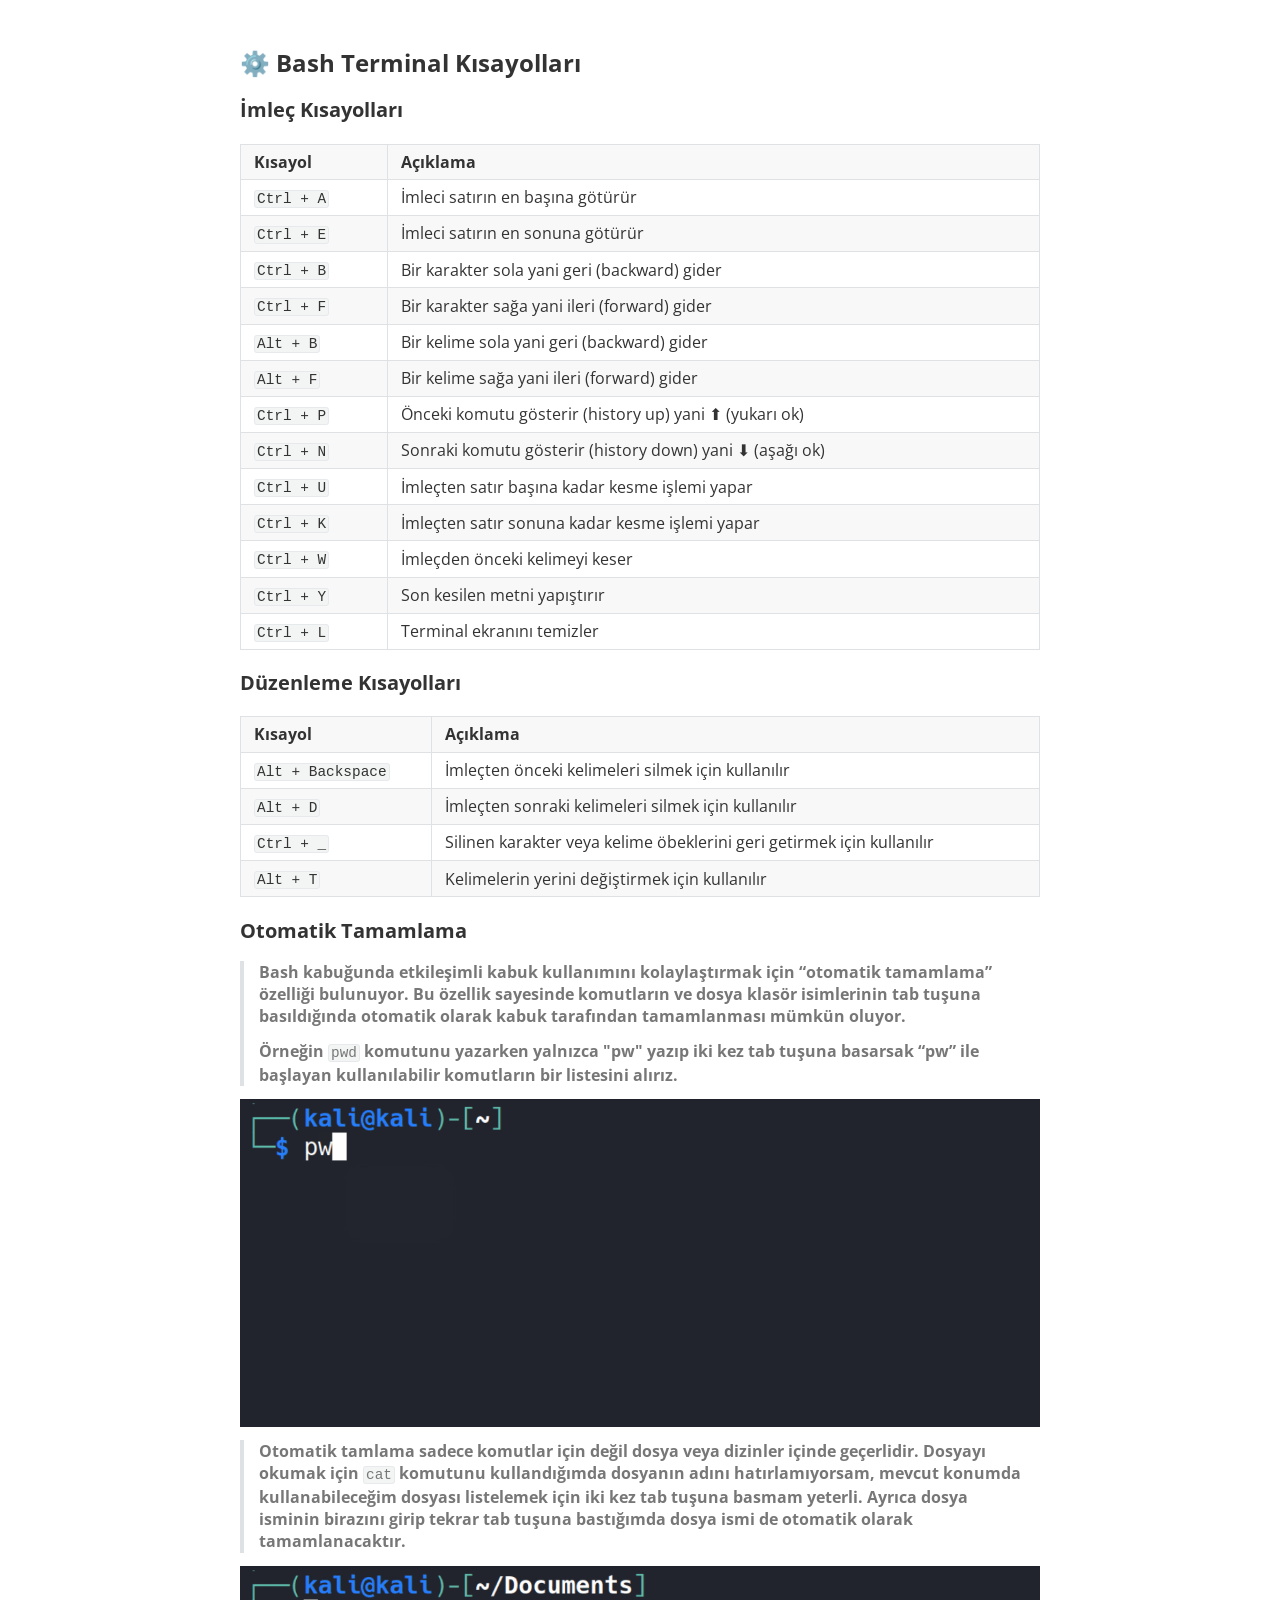
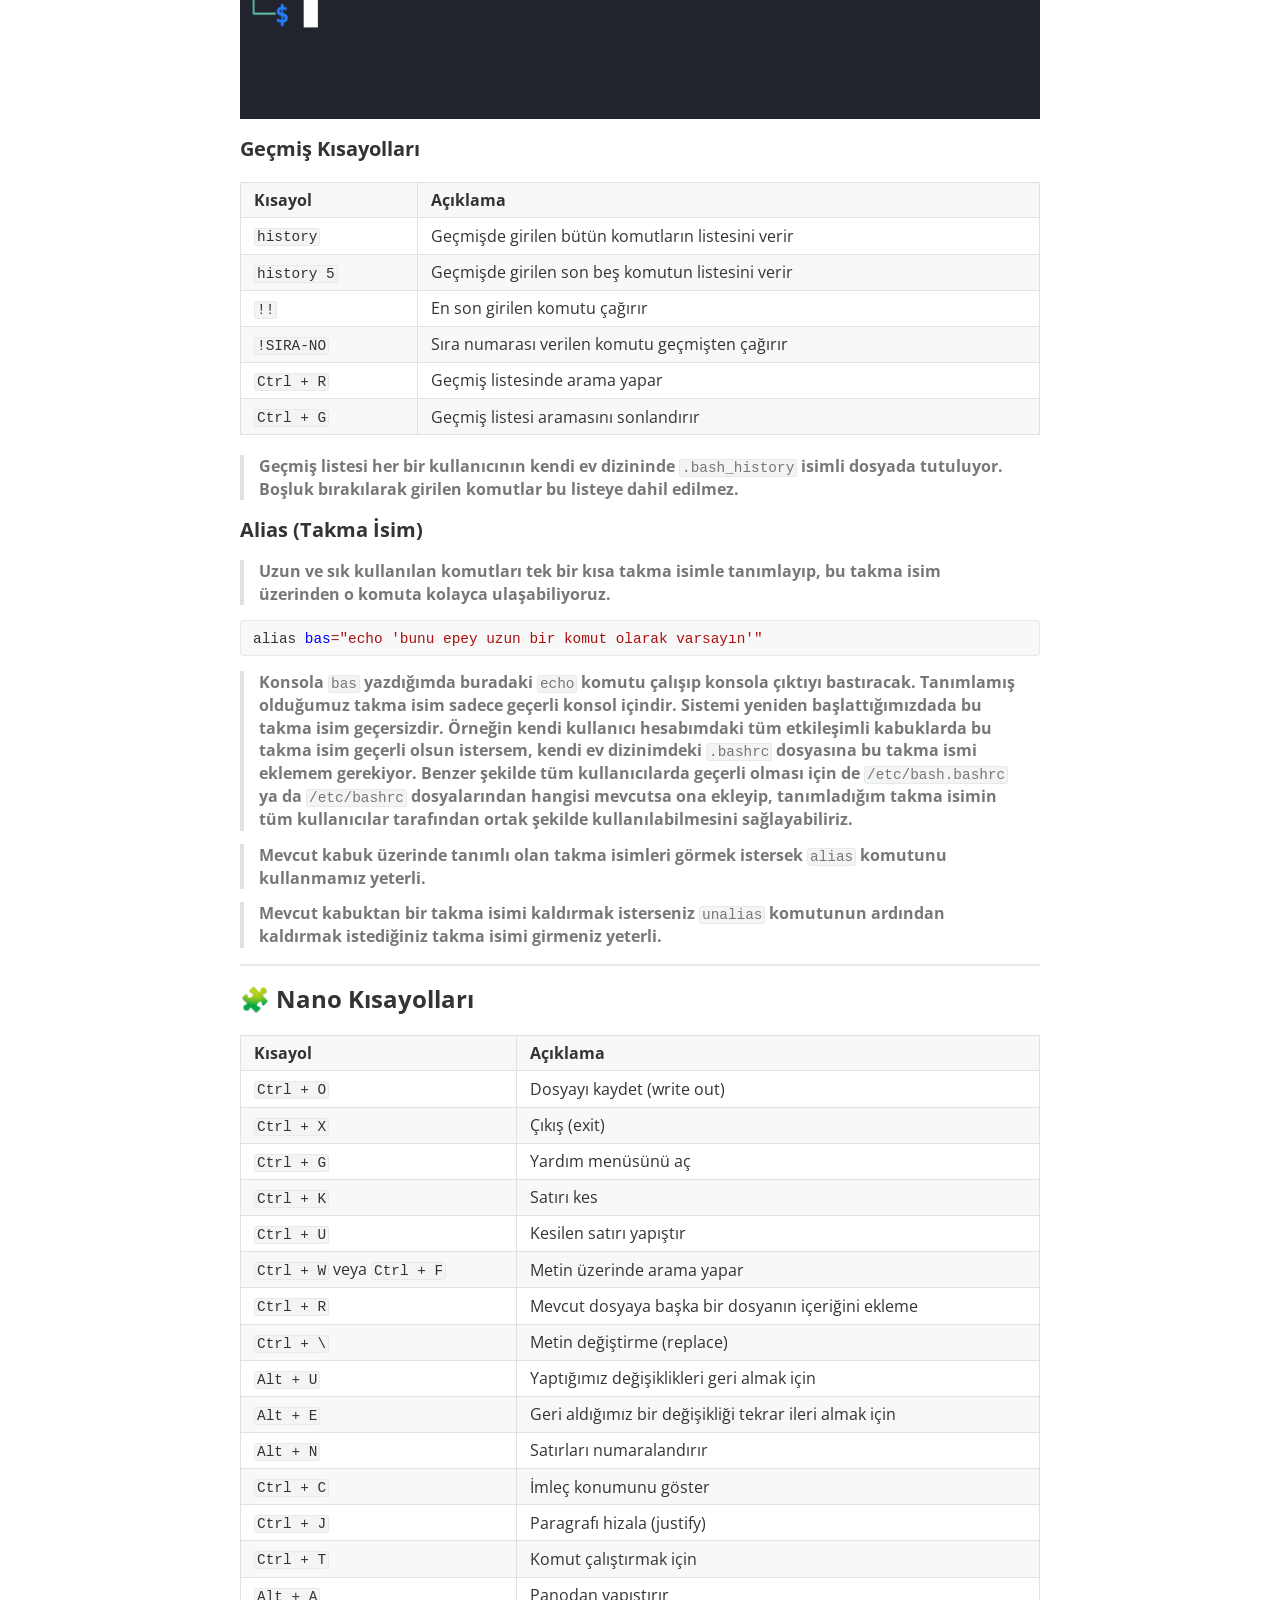
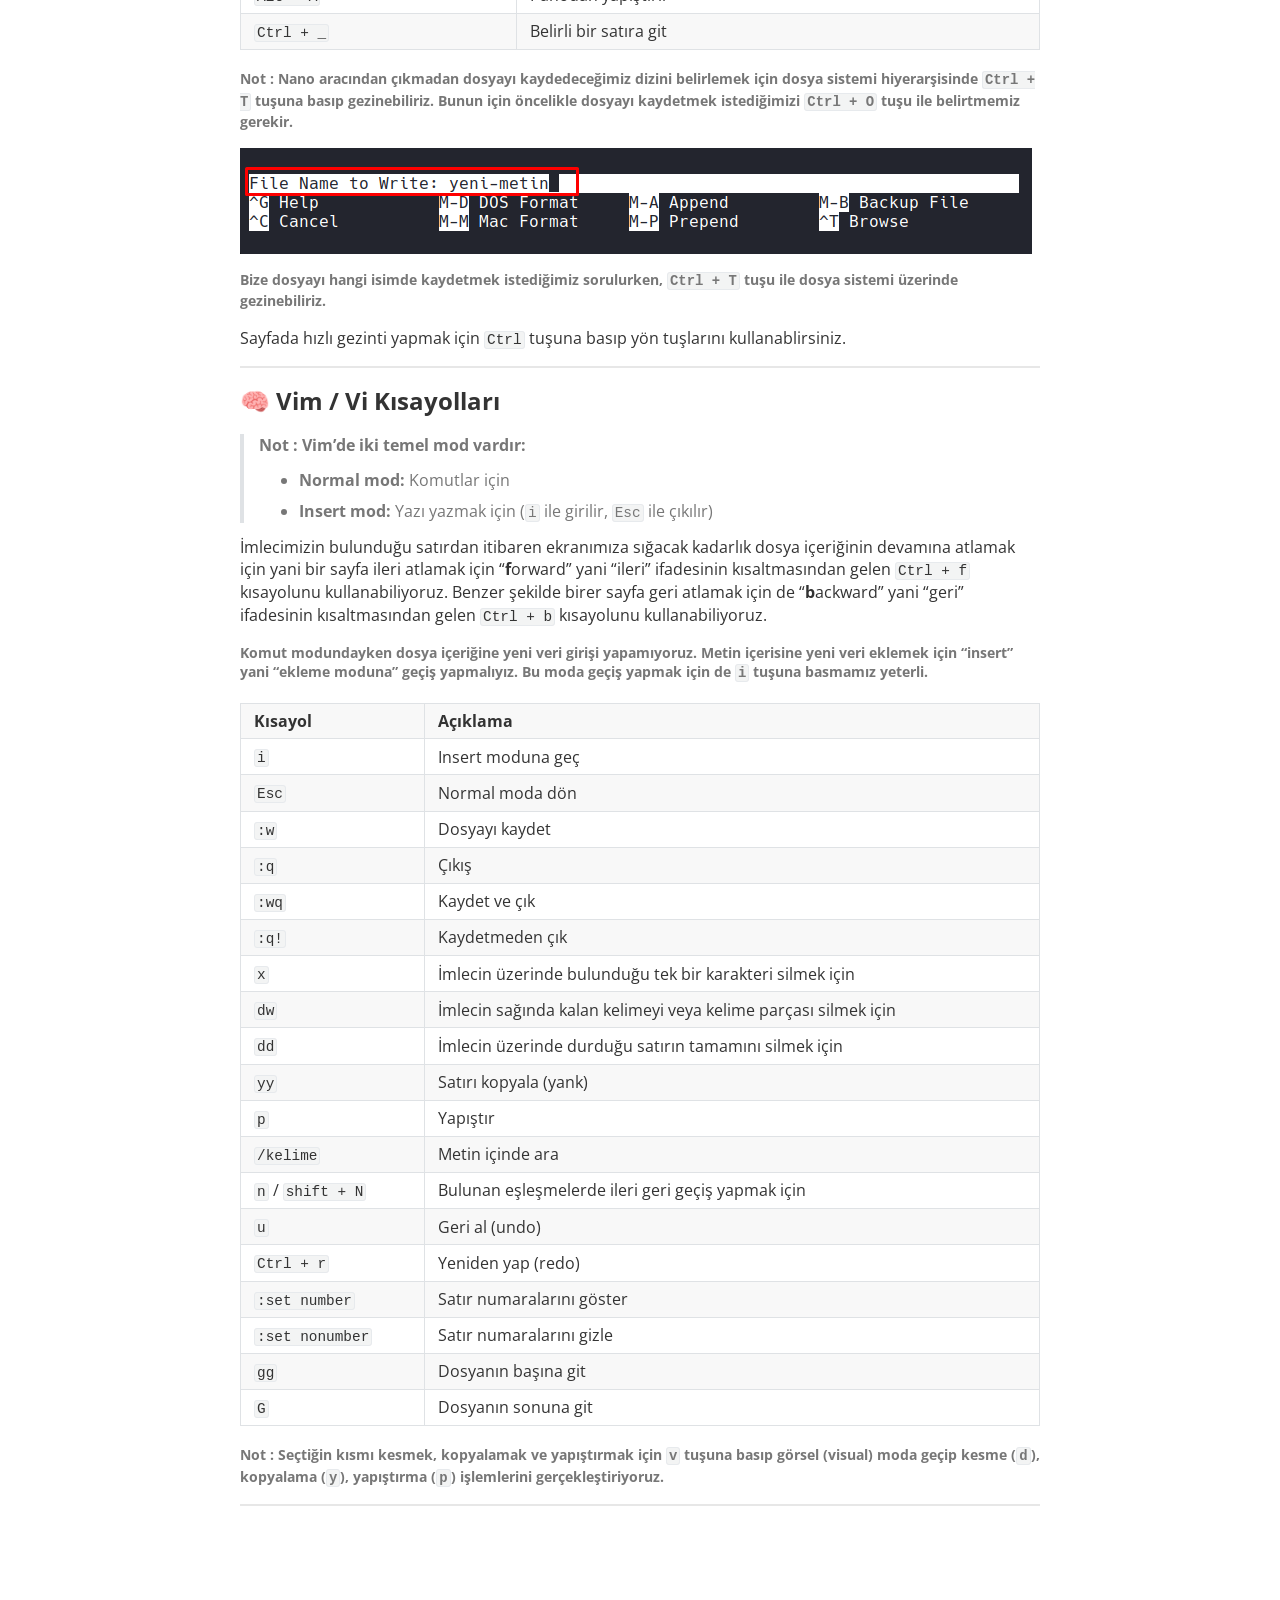
==== commit 86c1a1c8: "güncelleme işlemi yapıldı." ====
--- a/html/linux-bash-nano-vim-shortcuts.html
+++ b/html/linux-bash-nano-vim-shortcuts.html
@@ -693,12 +693,34 @@
     background-image: linear-gradient( 180deg , hsla(0, 0%, 100%, 0.8), hsla(0, 0%, 100%, 0)); 
 }
 
+	
+
 /* Resimleri satıra sıfır hizalamak için */
 img {
     margin: 0 !important;
     padding: 0 !important;
     display: block;
 }
+
+/* Cursor (caret) kalınlık ve renk
+
+3px → imleç kalınlığı
+#ff3b3b → kırmızı (istediğin renkle değiştirebilirsin)
+
+Beyaz: #ffffff
+Sarı: #ffd700
+Mavi: #00bfff
+Yeşil: #00ff7f*/
+.CodeMirror-cursor {
+    border-left: 7px solid #ff3b3b !important;
+}
+
+/* Normal metin imleci (genel) */
+.markdown-body,
+#write {
+    caret-color: #ff3b3b !important;
+}
+
 	
 </style>
 <style type='text/css'  id="style-lp">ol, ul {padding-left: 40px}</style>
@@ -706,6 +728,6 @@
 <title>linux-bash-nano-vim-shortcuts</title>
 </head>
 <body class='typora-export'><div class='typora-export-content'>
-<div id='write'  class=''><h3 id='⚙️-bash-terminal-kısayolları'><span>⚙️ Bash Terminal Kısayolları</span></h3><h4 id='i̇mleç-kısayolları'><span>İmleç Kısayolları</span></h4><figure class='table-figure'><table><thead><tr><th><span>Kısayol</span></th><th><span>Açıklama</span></th></tr></thead><tbody><tr><td><code>Ctrl + A</code></td><td><span>İmleci satırın en başına götürür</span></td></tr><tr><td><code>Ctrl + E</code></td><td><span>İmleci satırın en sonuna götürür</span></td></tr><tr><td><code>Ctrl + B</code></td><td><span>Bir karakter sola yani geri (backward) gider</span></td></tr><tr><td><code>Ctrl + F</code></td><td><span>Bir karakter sağa yani ileri (forward) gider</span></td></tr><tr><td><code>Alt + B</code></td><td><span>Bir kelime sola yani geri (backward) gider</span></td></tr><tr><td><code>Alt + F</code></td><td><span>Bir kelime sağa yani ileri (forward) gider</span></td></tr><tr><td><code>Ctrl + P</code></td><td><span>Önceki komutu gösterir (history up) yani ⬆ (yukarı ok)</span></td></tr><tr><td><code>Ctrl + N</code></td><td><span>Sonraki komutu gösterir (history down) yani ⬇ (aşağı ok)</span></td></tr><tr><td><code>Ctrl + U</code></td><td><span>İmleçten satır başına kadar kesme işlemi yapar</span></td></tr><tr><td><code>Ctrl + K</code></td><td><span>İmleçten satır sonuna kadar kesme işlemi yapar</span></td></tr><tr><td><code>Ctrl + W</code></td><td><span>İmleçden önceki kelimeyi keser</span></td></tr><tr><td><code>Ctrl + Y</code></td><td><span>Son kesilen metni yapıştırır</span></td></tr><tr><td><code>Ctrl + L</code></td><td><span>Terminal ekranını temizler</span></td></tr></tbody></table></figure><h4 id='düzenleme-kısayolları'><span>Düzenleme Kısayolları</span></h4><figure class='table-figure'><table><thead><tr><th><span>Kısayol</span></th><th><span>Açıklama</span></th></tr></thead><tbody><tr><td><code>Alt + Backspace</code></td><td><span>İmleçten önceki kelimeleri silmek için kullanılır</span></td></tr><tr><td><code>Alt + D</code></td><td><span>İmleçten sonraki kelimeleri silmek için kullanılır</span></td></tr><tr><td><code>Ctrl + _</code></td><td><span>Silinen karakter veya kelime öbeklerini geri getirmek için kullanılır</span></td></tr><tr><td><code>Alt + T</code></td><td><span>Kelimelerin yerini değiştirmek için kullanılır</span></td></tr></tbody></table></figure><h4 id='otomatik-tamamlama'><span>Otomatik Tamamlama</span></h4><blockquote><p><strong><span>Bash kabuğunda etkileşimli kabuk kullanımını kolaylaştırmak için “otomatik tamamlama” özelliği bulunuyor. Bu özellik sayesinde komutların ve dosya klasör isimlerinin tab tuşuna basıldığında otomatik olarak kabuk tarafından tamamlanması mümkün oluyor.</span></strong></p><p><strong><span>Örneğin</span></strong><span> </span><code>pwd</code><span> </span><strong><span>komutunu yazarken yalnızca &quot;pw&quot; yazıp iki kez tab tuşuna basarsak “pw” ile başlayan kullanılabilir komutların bir listesini alırız.</span></strong></p></blockquote><p><img src="../images/tab.gif"></p><blockquote><p><strong><span>Otomatik tamlama sadece komutlar için değil dosya veya dizinler içinde geçerlidir. Dosyayı okumak için</span></strong><span> </span><code>cat</code><span> </span><strong><span>komutunu kullandığımda dosyanın adını hatırlamıyorsam, mevcut konumda kullanabileceğim dosyası listelemek için iki kez tab tuşuna basmam yeterli. Ayrıca dosya isminin birazını girip tekrar tab tuşuna bastığımda dosya ismi de otomatik olarak tamamlanacaktır.</span></strong></p></blockquote><p><img src="../images/tab2.gif"></p><h4 id='geçmiş-kısayolları'><span>Geçmiş Kısayolları</span></h4><figure class='table-figure'><table><thead><tr><th><span>Kısayol</span></th><th><span>Açıklama</span></th></tr></thead><tbody><tr><td><code>history</code></td><td><span>Geçmişde girilen bütün komutların listesini verir</span></td></tr><tr><td><code>history 5</code></td><td><span>Geçmişde girilen son beş komutun listesini verir</span></td></tr><tr><td><code>!!</code></td><td><span>En son girilen komutu çağırır</span></td></tr><tr><td><code>!SIRA-NO</code></td><td><span>Sıra numarası verilen komutu geçmişten çağırır</span></td></tr><tr><td><code>Ctrl + R</code></td><td><span>Geçmiş listesinde arama yapar</span></td></tr><tr><td><code>Ctrl + G</code></td><td><span>Geçmiş listesi aramasını sonlandırır</span></td></tr></tbody></table></figure><blockquote><p><strong><span>Geçmiş listesi her bir kullanıcının kendi ev dizininde</span></strong><span> </span><code>.bash_history</code><span> </span><strong><span>isimli dosyada tutuluyor.  Boşluk bırakılarak girilen komutlar bu listeye dahil edilmez.</span></strong></p></blockquote><h4 id='alias-takma-i̇sim'><span>Alias (Takma İsim)</span></h4><blockquote><p><strong><span>Uzun ve sık kullanılan komutları tek bir kısa takma isimle tanımlayıp, bu takma isim üzerinden o komuta kolayca ulaşabiliyoruz.</span></strong></p></blockquote><pre class="md-fences md-end-block ty-contain-cm modeLoaded" spellcheck="false" lang="bash"><div class="CodeMirror cm-s-inner cm-s-null-scroll CodeMirror-wrap" lang="bash"><div style="overflow: hidden; position: relative; width: 3px; height: 0px; top: 8.07812px; left: 7.99481px;"><textarea autocorrect="off" autocapitalize="off" spellcheck="false" tabindex="0" style="position: absolute; bottom: -1em; padding: 0px; width: 1000px; height: 1em; outline: none;"></textarea></div><div class="CodeMirror-scrollbar-filler" cm-not-content="true"></div><div class="CodeMirror-gutter-filler" cm-not-content="true"></div><div class="CodeMirror-scroll" tabindex="-1"><div class="CodeMirror-sizer" style="margin-left: 0px; margin-bottom: 0px; border-right-width: 0px; padding-right: 0px; padding-bottom: 0px;"><div style="position: relative; top: 0px;"><div class="CodeMirror-lines" role="presentation"><div role="presentation" style="position: relative; outline: none;"><div class="CodeMirror-measure"><pre><span>xxxxxxxxxx</span></pre></div><div class="CodeMirror-measure"></div><div style="position: relative; z-index: 1;"></div><div class="CodeMirror-code" role="presentation"><div class="CodeMirror-activeline" style="position: relative;"><div class="CodeMirror-activeline-background CodeMirror-linebackground"></div><div class="CodeMirror-gutter-background CodeMirror-activeline-gutter" style="left: 0px; width: 0px;"></div><pre class=" CodeMirror-line " role="presentation"><span role="presentation" style="padding-right: 0.1px;">alias <span class="cm-def">bas</span><span class="cm-operator">=</span><span class="cm-string">"echo 'bunu epey uzun bir komut olarak varsayın'"</span></span></pre></div></div></div></div></div></div><div style="position: absolute; height: 0px; width: 1px; border-bottom: 0px solid transparent; top: 20px;"></div><div class="CodeMirror-gutters" style="display: none; height: 20px;"></div></div></div></pre><blockquote><p><strong><span>Konsola</span></strong><span> </span><code>bas</code><span> </span><strong><span>yazdığımda buradaki</span></strong><span> </span><code>echo</code><span> </span><strong><span>komutu çalışıp konsola çıktıyı bastıracak. Tanımlamış olduğumuz takma isim sadece geçerli konsol içindir. Sistemi yeniden başlattığımızdada bu takma isim geçersizdir. Örneğin kendi kullanıcı hesabımdaki tüm etkileşimli kabuklarda bu takma isim geçerli olsun istersem, kendi ev dizinimdeki</span></strong><span> </span><code>.bashrc</code><span> </span><strong><span>dosyasına bu takma ismi eklemem gerekiyor. Benzer şekilde tüm kullanıcılarda geçerli olması için de</span></strong><span> </span><code>/etc/bash.bashrc</code><span> </span><strong><span>ya da</span></strong><span> </span><code>/etc/bashrc</code><span> </span><strong><span>dosyalarından hangisi mevcutsa ona ekleyip, tanımladığım takma isimin tüm kullanıcılar tarafından ortak şekilde kullanılabilmesini sağlayabiliriz.</span></strong></p></blockquote><blockquote><p><strong><span>Mevcut kabuk üzerinde tanımlı olan takma isimleri görmek istersek</span></strong><span> </span><code>alias</code><span> </span><strong><span>komutunu kullanmamız yeterli.</span></strong></p></blockquote><blockquote><p><strong><span>Mevcut kabuktan bir takma isimi kaldırmak isterseniz</span></strong><span> </span><code>unalias</code><span> </span><strong><span>komutunun ardından kaldırmak istediğiniz takma isimi girmeniz yeterli.</span></strong></p></blockquote><hr /><h3 id='🧩-nano-kısayolları'><span>🧩 Nano Kısayolları</span></h3><figure class='table-figure'><table><thead><tr><th><span>Kısayol</span></th><th><span>Açıklama</span></th></tr></thead><tbody><tr><td><code>Ctrl + O</code></td><td><span>Dosyayı kaydet (write out)</span></td></tr><tr><td><code>Ctrl + X</code></td><td><span>Çıkış (exit)</span></td></tr><tr><td><code>Ctrl + G</code></td><td><span>Yardım menüsünü aç</span></td></tr><tr><td><code>Ctrl + K</code></td><td><span>Satırı kes</span></td></tr><tr><td><code>Ctrl + U</code></td><td><span>Kesilen satırı yapıştır</span></td></tr><tr><td><code>Ctrl + W</code><span> veya </span><code>Ctrl + F</code></td><td><span>Metin üzerinde arama yapar</span></td></tr><tr><td><code>Ctrl + R</code></td><td><span>Mevcut dosyaya başka bir dosyanın içeriğini ekleme</span></td></tr><tr><td><code>Ctrl + \</code></td><td><span>Metin değiştirme (replace)</span></td></tr><tr><td><code>Alt + U</code></td><td><span>Yaptığımız değişiklikleri geri almak için</span></td></tr><tr><td><code>Alt + E</code></td><td><span>Geri aldığımız bir değişikliği tekrar ileri almak için</span></td></tr><tr><td><code>Alt + N</code></td><td><span>Satırları numaralandırır</span></td></tr><tr><td><code>Ctrl + C</code></td><td><span>İmleç konumunu göster</span></td></tr><tr><td><code>Ctrl + J</code></td><td><span>Paragrafı hizala (justify)</span></td></tr><tr><td><code>Ctrl + T</code></td><td><span>Komut çalıştırmak için</span></td></tr><tr><td><code>Alt + A</code></td><td><span>Panodan yapıştırır</span></td></tr><tr><td><code>Ctrl + _</code></td><td><span>Belirli bir satıra git</span></td></tr></tbody></table></figure><h6 id='not--nano-aracından-çıkmadan-dosyayı-kaydedeceğimiz-dizini-belirlemek-için-dosya-sistemi-hiyerarşisinde-ctrl--t-tuşuna-basıp-gezinebiliriz-bunun-için-öncelikle-dosyayı-kaydetmek-istediğimizi-ctrl--o-tuşu-ile-belirtmemiz-gerekir'><span>Not : Nano aracından çıkmadan dosyayı kaydedeceğimiz dizini belirlemek için dosya sistemi hiyerarşisinde </span><code>Ctrl + T</code><span> tuşuna basıp gezinebiliriz. Bunun için öncelikle dosyayı kaydetmek istediğimizi </span><code>Ctrl + O</code><span> tuşu ile belirtmemiz gerekir.</span></h6><p><img src="../images/nano-save.webp"></p><h6 id='bize-dosyayı-hangi-isimde-kaydetmek-istediğimiz-sorulurken-ctrl--t-tuşu-ile-dosya-sistemi-üzerinde-gezinebiliriz'><span>Bize dosyayı hangi isimde kaydetmek istediğimiz sorulurken, </span><code>Ctrl + T</code><span> tuşu ile dosya sistemi üzerinde gezinebiliriz.</span></h6><p><span>Sayfada hızlı gezinti yapmak için </span><code>Ctrl</code><span> tuşuna basıp yön tuşlarını kullanablirsiniz.</span></p><hr /><h3 id='🧠-vim--vi-kısayolları'><span>🧠 Vim / Vi Kısayolları</span></h3><blockquote><p><strong><span>Not : Vim’de iki temel mod vardır:</span></strong></p><ul><li><p><strong><span>Normal mod:</span></strong><span> Komutlar için</span></p></li><li><p><strong><span>Insert mod:</span></strong><span> Yazı yazmak için (</span><code>i</code><span> ile girilir, </span><code>Esc</code><span> ile çıkılır)</span></p></li></ul></blockquote><p><span>İmlecimizin bulunduğu satırdan itibaren ekranımıza sığacak kadarlık dosya içeriğinin devamına atlamak için yani bir sayfa ileri atlamak için “</span><strong><span>f</span></strong><span>orward” yani “ileri” ifadesinin kısaltmasından gelen </span><code>Ctrl + f</code><span> kısayolunu kullanabiliyoruz. Benzer şekilde birer sayfa geri atlamak için de “</span><strong><span>b</span></strong><span>ackward” yani “geri” ifadesinin kısaltmasından gelen </span><code>Ctrl + b</code><span> kısayolunu kullanabiliyoruz.</span></p><h6 id='komut-modundayken-dosya-içeriğine-yeni-veri-girişi-yapamıyoruz-metin-içerisine-yeni-veri-eklemek-için-insert-yani-ekleme-moduna-geçiş-yapmalıyız-bu-moda-geçiş-yapmak-için-de-i-tuşuna-basmamız-yeterli'><span>Komut modundayken dosya içeriğine yeni veri girişi yapamıyoruz. Metin içerisine yeni veri eklemek için “insert” yani “ekleme moduna” geçiş yapmalıyız. Bu moda geçiş yapmak için de </span><code>i</code><span> tuşuna basmamız yeterli.</span></h6><figure class='table-figure'><table><thead><tr><th><span>Kısayol</span></th><th><span>Açıklama</span></th></tr></thead><tbody><tr><td><code>i</code></td><td><span>Insert moduna geç</span></td></tr><tr><td><code>Esc</code></td><td><span>Normal moda dön</span></td></tr><tr><td><code>:w</code></td><td><span>Dosyayı kaydet</span></td></tr><tr><td><code>:q</code></td><td><span>Çıkış</span></td></tr><tr><td><code>:wq</code></td><td><span>Kaydet ve çık</span></td></tr><tr><td><code>:q!</code></td><td><span>Kaydetmeden çık</span></td></tr><tr><td><code>dd</code></td><td><span>Satırı sil</span></td></tr><tr><td><code>yy</code></td><td><span>Satırı kopyala (yank)</span></td></tr><tr><td><code>p</code></td><td><span>Yapıştır</span></td></tr><tr><td><code>/kelime</code></td><td><span>Metin içinde ara</span></td></tr><tr><td><code>n</code></td><td><span>Sonraki eşleşmeye git</span></td></tr><tr><td><code>u</code></td><td><span>Geri al (undo)</span></td></tr><tr><td><code>Ctrl + r</code></td><td><span>Yeniden yap (redo)</span></td></tr><tr><td><code>:set number</code></td><td><span>Satır numaralarını göster</span></td></tr><tr><td><code>:set nonumber</code></td><td><span>Satır numaralarını gizle</span></td></tr><tr><td><code>gg</code></td><td><span>Dosyanın başına git</span></td></tr><tr><td><code>G</code></td><td><span>Dosyanın sonuna git</span></td></tr></tbody></table></figure><hr /></div></div>
+<div id='write'  class=''><h3 id='⚙️-bash-terminal-kısayolları'><span>⚙️ Bash Terminal Kısayolları</span></h3><h4 id='i̇mleç-kısayolları'><span>İmleç Kısayolları</span></h4><figure class='table-figure'><table><thead><tr><th><span>Kısayol</span></th><th><span>Açıklama</span></th></tr></thead><tbody><tr><td><code>Ctrl + A</code></td><td><span>İmleci satırın en başına götürür</span></td></tr><tr><td><code>Ctrl + E</code></td><td><span>İmleci satırın en sonuna götürür</span></td></tr><tr><td><code>Ctrl + B</code></td><td><span>Bir karakter sola yani geri (backward) gider</span></td></tr><tr><td><code>Ctrl + F</code></td><td><span>Bir karakter sağa yani ileri (forward) gider</span></td></tr><tr><td><code>Alt + B</code></td><td><span>Bir kelime sola yani geri (backward) gider</span></td></tr><tr><td><code>Alt + F</code></td><td><span>Bir kelime sağa yani ileri (forward) gider</span></td></tr><tr><td><code>Ctrl + P</code></td><td><span>Önceki komutu gösterir (history up) yani ⬆ (yukarı ok)</span></td></tr><tr><td><code>Ctrl + N</code></td><td><span>Sonraki komutu gösterir (history down) yani ⬇ (aşağı ok)</span></td></tr><tr><td><code>Ctrl + U</code></td><td><span>İmleçten satır başına kadar kesme işlemi yapar</span></td></tr><tr><td><code>Ctrl + K</code></td><td><span>İmleçten satır sonuna kadar kesme işlemi yapar</span></td></tr><tr><td><code>Ctrl + W</code></td><td><span>İmleçden önceki kelimeyi keser</span></td></tr><tr><td><code>Ctrl + Y</code></td><td><span>Son kesilen metni yapıştırır</span></td></tr><tr><td><code>Ctrl + L</code></td><td><span>Terminal ekranını temizler</span></td></tr></tbody></table></figure><h4 id='düzenleme-kısayolları'><span>Düzenleme Kısayolları</span></h4><figure class='table-figure'><table><thead><tr><th><span>Kısayol</span></th><th><span>Açıklama</span></th></tr></thead><tbody><tr><td><code>Alt + Backspace</code></td><td><span>İmleçten önceki kelimeleri silmek için kullanılır</span></td></tr><tr><td><code>Alt + D</code></td><td><span>İmleçten sonraki kelimeleri silmek için kullanılır</span></td></tr><tr><td><code>Ctrl + _</code></td><td><span>Silinen karakter veya kelime öbeklerini geri getirmek için kullanılır</span></td></tr><tr><td><code>Alt + T</code></td><td><span>Kelimelerin yerini değiştirmek için kullanılır</span></td></tr></tbody></table></figure><h4 id='otomatik-tamamlama'><span>Otomatik Tamamlama</span></h4><blockquote><p><strong><span>Bash kabuğunda etkileşimli kabuk kullanımını kolaylaştırmak için “otomatik tamamlama” özelliği bulunuyor. Bu özellik sayesinde komutların ve dosya klasör isimlerinin tab tuşuna basıldığında otomatik olarak kabuk tarafından tamamlanması mümkün oluyor.</span></strong></p><p><strong><span>Örneğin</span></strong><span> </span><code>pwd</code><span> </span><strong><span>komutunu yazarken yalnızca &quot;pw&quot; yazıp iki kez tab tuşuna basarsak “pw” ile başlayan kullanılabilir komutların bir listesini alırız.</span></strong></p></blockquote><p><img src="../images/tab.gif"></p><blockquote><p><strong><span>Otomatik tamlama sadece komutlar için değil dosya veya dizinler içinde geçerlidir. Dosyayı okumak için</span></strong><span> </span><code>cat</code><span> </span><strong><span>komutunu kullandığımda dosyanın adını hatırlamıyorsam, mevcut konumda kullanabileceğim dosyası listelemek için iki kez tab tuşuna basmam yeterli. Ayrıca dosya isminin birazını girip tekrar tab tuşuna bastığımda dosya ismi de otomatik olarak tamamlanacaktır.</span></strong></p></blockquote><p><img src="../images/tab2.gif"></p><h4 id='geçmiş-kısayolları'><span>Geçmiş Kısayolları</span></h4><figure class='table-figure'><table><thead><tr><th><span>Kısayol</span></th><th><span>Açıklama</span></th></tr></thead><tbody><tr><td><code>history</code></td><td><span>Geçmişde girilen bütün komutların listesini verir</span></td></tr><tr><td><code>history 5</code></td><td><span>Geçmişde girilen son beş komutun listesini verir</span></td></tr><tr><td><code>!!</code></td><td><span>En son girilen komutu çağırır</span></td></tr><tr><td><code>!SIRA-NO</code></td><td><span>Sıra numarası verilen komutu geçmişten çağırır</span></td></tr><tr><td><code>Ctrl + R</code></td><td><span>Geçmiş listesinde arama yapar</span></td></tr><tr><td><code>Ctrl + G</code></td><td><span>Geçmiş listesi aramasını sonlandırır</span></td></tr></tbody></table></figure><blockquote><p><strong><span>Geçmiş listesi her bir kullanıcının kendi ev dizininde</span></strong><span> </span><code>.bash_history</code><span> </span><strong><span>isimli dosyada tutuluyor.  Boşluk bırakılarak girilen komutlar bu listeye dahil edilmez.</span></strong></p></blockquote><h4 id='alias-takma-i̇sim'><span>Alias (Takma İsim)</span></h4><blockquote><p><strong><span>Uzun ve sık kullanılan komutları tek bir kısa takma isimle tanımlayıp, bu takma isim üzerinden o komuta kolayca ulaşabiliyoruz.</span></strong></p></blockquote><pre class="md-fences md-end-block ty-contain-cm modeLoaded" spellcheck="false" lang="bash"><div class="CodeMirror cm-s-inner cm-s-null-scroll CodeMirror-wrap" lang="bash"><div style="overflow: hidden; position: relative; width: 3px; height: 0px; top: 8.07812px; left: 7.99481px;"><textarea autocorrect="off" autocapitalize="off" spellcheck="false" tabindex="0" style="position: absolute; bottom: -1em; padding: 0px; width: 1000px; height: 1em; outline: none;"></textarea></div><div class="CodeMirror-scrollbar-filler" cm-not-content="true"></div><div class="CodeMirror-gutter-filler" cm-not-content="true"></div><div class="CodeMirror-scroll" tabindex="-1"><div class="CodeMirror-sizer" style="margin-left: 0px; margin-bottom: 0px; border-right-width: 0px; padding-right: 0px; padding-bottom: 0px;"><div style="position: relative; top: 0px;"><div class="CodeMirror-lines" role="presentation"><div role="presentation" style="position: relative; outline: none;"><div class="CodeMirror-measure"><pre><span>xxxxxxxxxx</span></pre></div><div class="CodeMirror-measure"></div><div style="position: relative; z-index: 1;"></div><div class="CodeMirror-code" role="presentation"><div class="CodeMirror-activeline" style="position: relative;"><div class="CodeMirror-activeline-background CodeMirror-linebackground"></div><div class="CodeMirror-gutter-background CodeMirror-activeline-gutter" style="left: 0px; width: 0px;"></div><pre class=" CodeMirror-line " role="presentation"><span role="presentation" style="padding-right: 0.1px;">alias <span class="cm-def">bas</span><span class="cm-operator">=</span><span class="cm-string">"echo 'bunu epey uzun bir komut olarak varsayın'"</span></span></pre></div></div></div></div></div></div><div style="position: absolute; height: 0px; width: 1px; border-bottom: 0px solid transparent; top: 20px;"></div><div class="CodeMirror-gutters" style="display: none; height: 20px;"></div></div></div></pre><blockquote><p><strong><span>Konsola</span></strong><span> </span><code>bas</code><span> </span><strong><span>yazdığımda buradaki</span></strong><span> </span><code>echo</code><span> </span><strong><span>komutu çalışıp konsola çıktıyı bastıracak. Tanımlamış olduğumuz takma isim sadece geçerli konsol içindir. Sistemi yeniden başlattığımızdada bu takma isim geçersizdir. Örneğin kendi kullanıcı hesabımdaki tüm etkileşimli kabuklarda bu takma isim geçerli olsun istersem, kendi ev dizinimdeki</span></strong><span> </span><code>.bashrc</code><span> </span><strong><span>dosyasına bu takma ismi eklemem gerekiyor. Benzer şekilde tüm kullanıcılarda geçerli olması için de</span></strong><span> </span><code>/etc/bash.bashrc</code><span> </span><strong><span>ya da</span></strong><span> </span><code>/etc/bashrc</code><span> </span><strong><span>dosyalarından hangisi mevcutsa ona ekleyip, tanımladığım takma isimin tüm kullanıcılar tarafından ortak şekilde kullanılabilmesini sağlayabiliriz.</span></strong></p></blockquote><blockquote><p><strong><span>Mevcut kabuk üzerinde tanımlı olan takma isimleri görmek istersek</span></strong><span> </span><code>alias</code><span> </span><strong><span>komutunu kullanmamız yeterli.</span></strong></p></blockquote><blockquote><p><strong><span>Mevcut kabuktan bir takma isimi kaldırmak isterseniz</span></strong><span> </span><code>unalias</code><span> </span><strong><span>komutunun ardından kaldırmak istediğiniz takma isimi girmeniz yeterli.</span></strong></p></blockquote><hr /><h3 id='🧩-nano-kısayolları'><span>🧩 Nano Kısayolları</span></h3><figure class='table-figure'><table><thead><tr><th><span>Kısayol</span></th><th><span>Açıklama</span></th></tr></thead><tbody><tr><td><code>Ctrl + O</code></td><td><span>Dosyayı kaydet (write out)</span></td></tr><tr><td><code>Ctrl + X</code></td><td><span>Çıkış (exit)</span></td></tr><tr><td><code>Ctrl + G</code></td><td><span>Yardım menüsünü aç</span></td></tr><tr><td><code>Ctrl + K</code></td><td><span>Satırı kes</span></td></tr><tr><td><code>Ctrl + U</code></td><td><span>Kesilen satırı yapıştır</span></td></tr><tr><td><code>Ctrl + W</code><span> veya </span><code>Ctrl + F</code></td><td><span>Metin üzerinde arama yapar</span></td></tr><tr><td><code>Ctrl + R</code></td><td><span>Mevcut dosyaya başka bir dosyanın içeriğini ekleme</span></td></tr><tr><td><code>Ctrl + \</code></td><td><span>Metin değiştirme (replace)</span></td></tr><tr><td><code>Alt + U</code></td><td><span>Yaptığımız değişiklikleri geri almak için</span></td></tr><tr><td><code>Alt + E</code></td><td><span>Geri aldığımız bir değişikliği tekrar ileri almak için</span></td></tr><tr><td><code>Alt + N</code></td><td><span>Satırları numaralandırır</span></td></tr><tr><td><code>Ctrl + C</code></td><td><span>İmleç konumunu göster</span></td></tr><tr><td><code>Ctrl + J</code></td><td><span>Paragrafı hizala (justify)</span></td></tr><tr><td><code>Ctrl + T</code></td><td><span>Komut çalıştırmak için</span></td></tr><tr><td><code>Alt + A</code></td><td><span>Panodan yapıştırır</span></td></tr><tr><td><code>Ctrl + _</code></td><td><span>Belirli bir satıra git</span></td></tr></tbody></table></figure><h6 id='not--nano-aracından-çıkmadan-dosyayı-kaydedeceğimiz-dizini-belirlemek-için-dosya-sistemi-hiyerarşisinde-ctrl--t-tuşuna-basıp-gezinebiliriz-bunun-için-öncelikle-dosyayı-kaydetmek-istediğimizi-ctrl--o-tuşu-ile-belirtmemiz-gerekir'><span>Not : Nano aracından çıkmadan dosyayı kaydedeceğimiz dizini belirlemek için dosya sistemi hiyerarşisinde </span><code>Ctrl + T</code><span> tuşuna basıp gezinebiliriz. Bunun için öncelikle dosyayı kaydetmek istediğimizi </span><code>Ctrl + O</code><span> tuşu ile belirtmemiz gerekir.</span></h6><p><img src="../images/nano-save.webp"></p><h6 id='bize-dosyayı-hangi-isimde-kaydetmek-istediğimiz-sorulurken-ctrl--t-tuşu-ile-dosya-sistemi-üzerinde-gezinebiliriz'><span>Bize dosyayı hangi isimde kaydetmek istediğimiz sorulurken, </span><code>Ctrl + T</code><span> tuşu ile dosya sistemi üzerinde gezinebiliriz.</span></h6><p><span>Sayfada hızlı gezinti yapmak için </span><code>Ctrl</code><span> tuşuna basıp yön tuşlarını kullanablirsiniz.</span></p><hr /><h3 id='🧠-vim--vi-kısayolları'><span>🧠 Vim / Vi Kısayolları</span></h3><blockquote><p><strong><span>Not : Vim’de iki temel mod vardır:</span></strong></p><ul><li><p><strong><span>Normal mod:</span></strong><span> Komutlar için</span></p></li><li><p><strong><span>Insert mod:</span></strong><span> Yazı yazmak için (</span><code>i</code><span> ile girilir, </span><code>Esc</code><span> ile çıkılır)</span></p></li></ul></blockquote><p><span>İmlecimizin bulunduğu satırdan itibaren ekranımıza sığacak kadarlık dosya içeriğinin devamına atlamak için yani bir sayfa ileri atlamak için “</span><strong><span>f</span></strong><span>orward” yani “ileri” ifadesinin kısaltmasından gelen </span><code>Ctrl + f</code><span> kısayolunu kullanabiliyoruz. Benzer şekilde birer sayfa geri atlamak için de “</span><strong><span>b</span></strong><span>ackward” yani “geri” ifadesinin kısaltmasından gelen </span><code>Ctrl + b</code><span> kısayolunu kullanabiliyoruz.</span></p><h6 id='komut-modundayken-dosya-içeriğine-yeni-veri-girişi-yapamıyoruz-metin-içerisine-yeni-veri-eklemek-için-insert-yani-ekleme-moduna-geçiş-yapmalıyız-bu-moda-geçiş-yapmak-için-de-i-tuşuna-basmamız-yeterli'><span>Komut modundayken dosya içeriğine yeni veri girişi yapamıyoruz. Metin içerisine yeni veri eklemek için “insert” yani “ekleme moduna” geçiş yapmalıyız. Bu moda geçiş yapmak için de </span><code>i</code><span> tuşuna basmamız yeterli.</span></h6><figure class='table-figure'><table><thead><tr><th><span>Kısayol</span></th><th><span>Açıklama</span></th></tr></thead><tbody><tr><td><code>i</code></td><td><span>Insert moduna geç</span></td></tr><tr><td><code>Esc</code></td><td><span>Normal moda dön</span></td></tr><tr><td><code>:w</code></td><td><span>Dosyayı kaydet</span></td></tr><tr><td><code>:q</code></td><td><span>Çıkış</span></td></tr><tr><td><code>:wq</code></td><td><span>Kaydet ve çık</span></td></tr><tr><td><code>:q!</code></td><td><span>Kaydetmeden çık</span></td></tr><tr><td><code>x</code></td><td><span>İmlecin üzerinde bulunduğu tek bir karakteri silmek için</span></td></tr><tr><td><code>dw</code></td><td><span>İmlecin sağında kalan kelimeyi veya kelime parçası silmek için</span></td></tr><tr><td><code>dd</code></td><td><span>İmlecin üzerinde durduğu satırın tamamını silmek için</span></td></tr><tr><td><code>yy</code></td><td><span>Satırı kopyala (yank)</span></td></tr><tr><td><code>p</code></td><td><span>Yapıştır</span></td></tr><tr><td><code>/kelime</code></td><td><span>Metin içinde ara</span></td></tr><tr><td><code>n</code><span> / </span><code>shift + N</code></td><td><span>Bulunan eşleşmelerde ileri geri geçiş yapmak için</span></td></tr><tr><td><code>u</code></td><td><span>Geri al (undo)</span></td></tr><tr><td><code>Ctrl + r</code></td><td><span>Yeniden yap (redo)</span></td></tr><tr><td><code>:set number</code></td><td><span>Satır numaralarını göster</span></td></tr><tr><td><code>:set nonumber</code></td><td><span>Satır numaralarını gizle</span></td></tr><tr><td><code>gg</code></td><td><span>Dosyanın başına git</span></td></tr><tr><td><code>G</code></td><td><span>Dosyanın sonuna git</span></td></tr></tbody></table></figure><h6 id='not--seçtiğin-kısmı-kesmek-kopyalamak-ve-yapıştırmak-için-v-tuşuna-basıp-görsel-visual-moda-geçip-kesme-d-kopyalama-y-yapıştırma-p-işlemlerini-gerçekleştiriyoruz'><span>Not : Seçtiğin kısmı kesmek, kopyalamak ve yapıştırmak için </span><code>v</code><span> tuşuna basıp görsel (visual) moda geçip kesme (</span><code>d</code><span>), kopyalama (</span><code>y</code><span>), yapıştırma (</span><code>p</code><span>) işlemlerini gerçekleştiriyoruz.</span></h6><hr /></div></div>
 </body>
 </html>
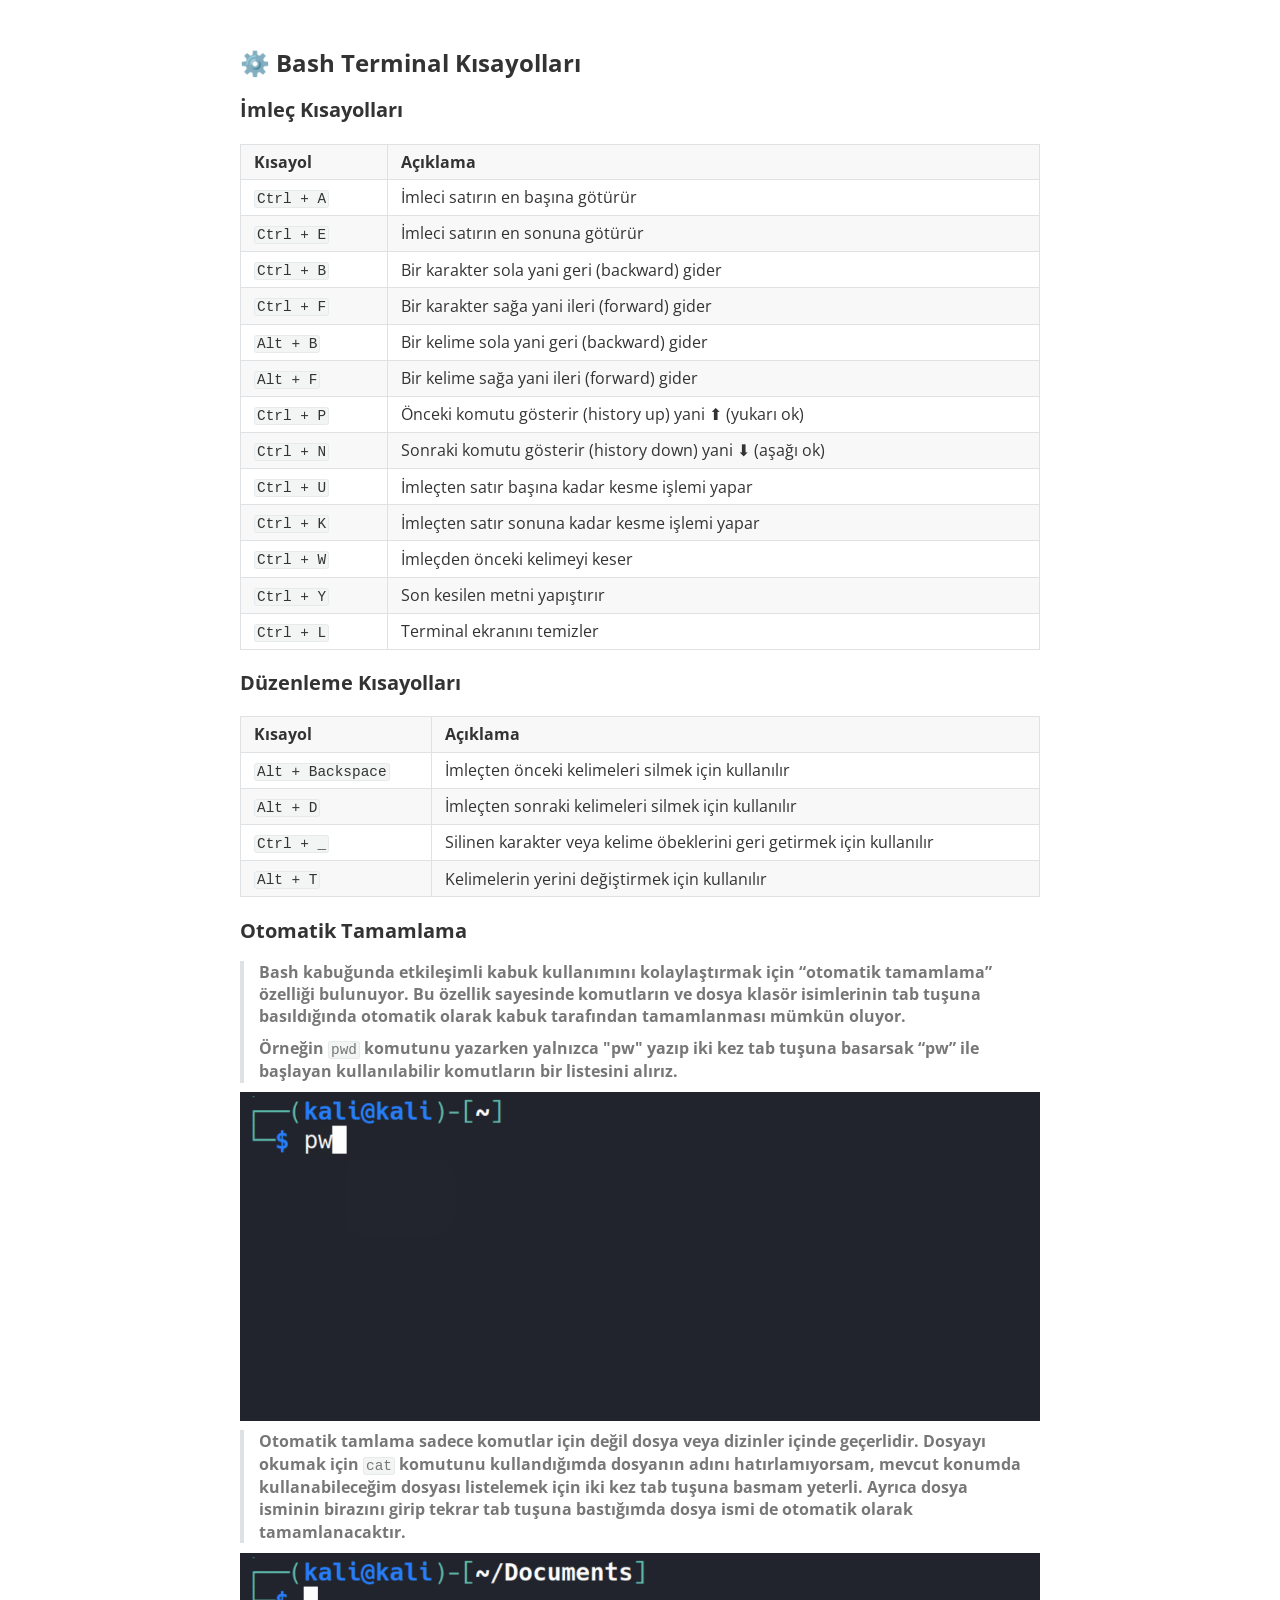
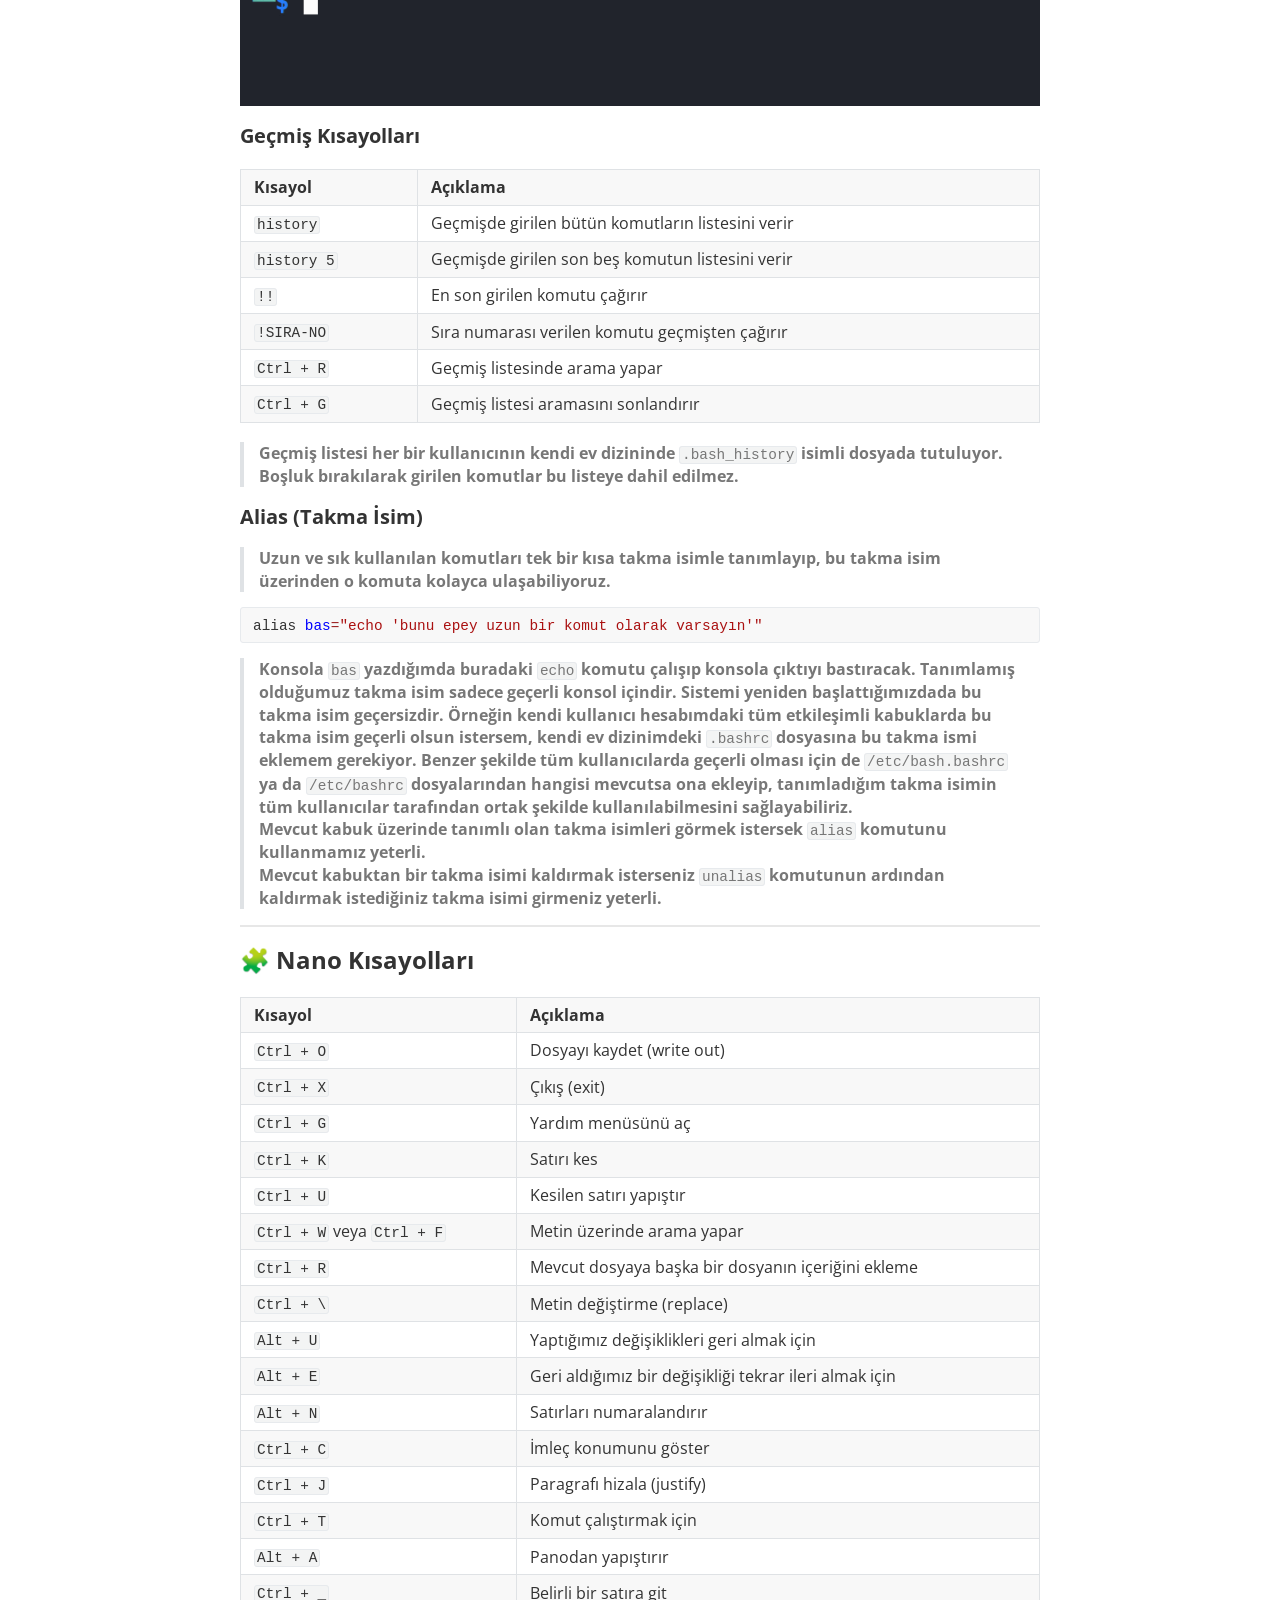
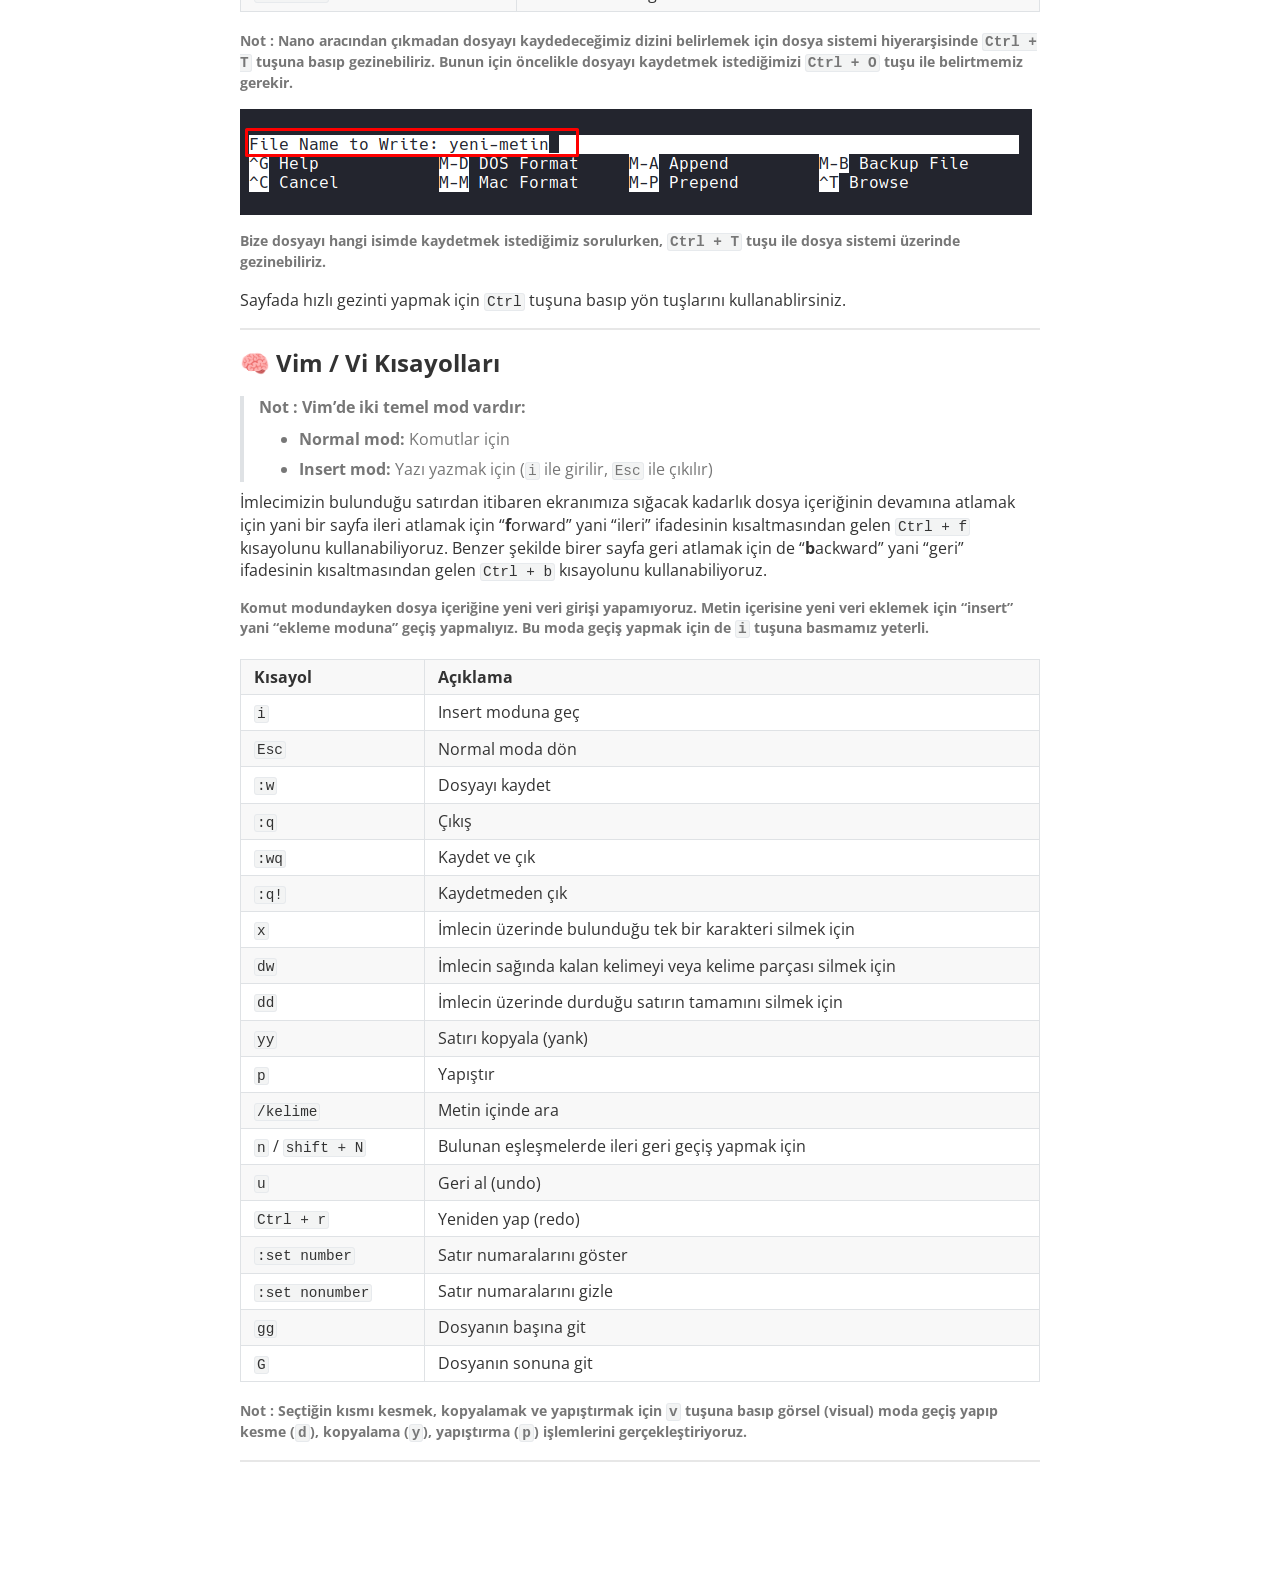
==== commit a0733891: "güncelleme işlemi yapıldı." ====
--- a/html/linux-bash-nano-vim-shortcuts.html
+++ b/html/linux-bash-nano-vim-shortcuts.html
@@ -438,7 +438,7 @@
     font-size: 1em;
 }
 h6 {
-   font-size: 0.87em;
+   font-size: 0.90em;
     color: #777;
 }
 p,
@@ -447,7 +447,7 @@
 ol,
 dl,
 table{
-    margin: 0.8em 0;
+    margin: 0em 0;
 }
 li>ol,
 li>ul {
@@ -721,13 +721,17 @@
     caret-color: #ff3b3b !important;
 }
 
-	
+	p {
+    margin-top: 0.6em;
+    margin-bottom: 0.6em;
+}
+
 </style>
 <style type='text/css'  id="style-lp">ol, ul {padding-left: 40px}</style>
 
 <title>linux-bash-nano-vim-shortcuts</title>
 </head>
 <body class='typora-export'><div class='typora-export-content'>
-<div id='write'  class=''><h3 id='⚙️-bash-terminal-kısayolları'><span>⚙️ Bash Terminal Kısayolları</span></h3><h4 id='i̇mleç-kısayolları'><span>İmleç Kısayolları</span></h4><figure class='table-figure'><table><thead><tr><th><span>Kısayol</span></th><th><span>Açıklama</span></th></tr></thead><tbody><tr><td><code>Ctrl + A</code></td><td><span>İmleci satırın en başına götürür</span></td></tr><tr><td><code>Ctrl + E</code></td><td><span>İmleci satırın en sonuna götürür</span></td></tr><tr><td><code>Ctrl + B</code></td><td><span>Bir karakter sola yani geri (backward) gider</span></td></tr><tr><td><code>Ctrl + F</code></td><td><span>Bir karakter sağa yani ileri (forward) gider</span></td></tr><tr><td><code>Alt + B</code></td><td><span>Bir kelime sola yani geri (backward) gider</span></td></tr><tr><td><code>Alt + F</code></td><td><span>Bir kelime sağa yani ileri (forward) gider</span></td></tr><tr><td><code>Ctrl + P</code></td><td><span>Önceki komutu gösterir (history up) yani ⬆ (yukarı ok)</span></td></tr><tr><td><code>Ctrl + N</code></td><td><span>Sonraki komutu gösterir (history down) yani ⬇ (aşağı ok)</span></td></tr><tr><td><code>Ctrl + U</code></td><td><span>İmleçten satır başına kadar kesme işlemi yapar</span></td></tr><tr><td><code>Ctrl + K</code></td><td><span>İmleçten satır sonuna kadar kesme işlemi yapar</span></td></tr><tr><td><code>Ctrl + W</code></td><td><span>İmleçden önceki kelimeyi keser</span></td></tr><tr><td><code>Ctrl + Y</code></td><td><span>Son kesilen metni yapıştırır</span></td></tr><tr><td><code>Ctrl + L</code></td><td><span>Terminal ekranını temizler</span></td></tr></tbody></table></figure><h4 id='düzenleme-kısayolları'><span>Düzenleme Kısayolları</span></h4><figure class='table-figure'><table><thead><tr><th><span>Kısayol</span></th><th><span>Açıklama</span></th></tr></thead><tbody><tr><td><code>Alt + Backspace</code></td><td><span>İmleçten önceki kelimeleri silmek için kullanılır</span></td></tr><tr><td><code>Alt + D</code></td><td><span>İmleçten sonraki kelimeleri silmek için kullanılır</span></td></tr><tr><td><code>Ctrl + _</code></td><td><span>Silinen karakter veya kelime öbeklerini geri getirmek için kullanılır</span></td></tr><tr><td><code>Alt + T</code></td><td><span>Kelimelerin yerini değiştirmek için kullanılır</span></td></tr></tbody></table></figure><h4 id='otomatik-tamamlama'><span>Otomatik Tamamlama</span></h4><blockquote><p><strong><span>Bash kabuğunda etkileşimli kabuk kullanımını kolaylaştırmak için “otomatik tamamlama” özelliği bulunuyor. Bu özellik sayesinde komutların ve dosya klasör isimlerinin tab tuşuna basıldığında otomatik olarak kabuk tarafından tamamlanması mümkün oluyor.</span></strong></p><p><strong><span>Örneğin</span></strong><span> </span><code>pwd</code><span> </span><strong><span>komutunu yazarken yalnızca &quot;pw&quot; yazıp iki kez tab tuşuna basarsak “pw” ile başlayan kullanılabilir komutların bir listesini alırız.</span></strong></p></blockquote><p><img src="../images/tab.gif"></p><blockquote><p><strong><span>Otomatik tamlama sadece komutlar için değil dosya veya dizinler içinde geçerlidir. Dosyayı okumak için</span></strong><span> </span><code>cat</code><span> </span><strong><span>komutunu kullandığımda dosyanın adını hatırlamıyorsam, mevcut konumda kullanabileceğim dosyası listelemek için iki kez tab tuşuna basmam yeterli. Ayrıca dosya isminin birazını girip tekrar tab tuşuna bastığımda dosya ismi de otomatik olarak tamamlanacaktır.</span></strong></p></blockquote><p><img src="../images/tab2.gif"></p><h4 id='geçmiş-kısayolları'><span>Geçmiş Kısayolları</span></h4><figure class='table-figure'><table><thead><tr><th><span>Kısayol</span></th><th><span>Açıklama</span></th></tr></thead><tbody><tr><td><code>history</code></td><td><span>Geçmişde girilen bütün komutların listesini verir</span></td></tr><tr><td><code>history 5</code></td><td><span>Geçmişde girilen son beş komutun listesini verir</span></td></tr><tr><td><code>!!</code></td><td><span>En son girilen komutu çağırır</span></td></tr><tr><td><code>!SIRA-NO</code></td><td><span>Sıra numarası verilen komutu geçmişten çağırır</span></td></tr><tr><td><code>Ctrl + R</code></td><td><span>Geçmiş listesinde arama yapar</span></td></tr><tr><td><code>Ctrl + G</code></td><td><span>Geçmiş listesi aramasını sonlandırır</span></td></tr></tbody></table></figure><blockquote><p><strong><span>Geçmiş listesi her bir kullanıcının kendi ev dizininde</span></strong><span> </span><code>.bash_history</code><span> </span><strong><span>isimli dosyada tutuluyor.  Boşluk bırakılarak girilen komutlar bu listeye dahil edilmez.</span></strong></p></blockquote><h4 id='alias-takma-i̇sim'><span>Alias (Takma İsim)</span></h4><blockquote><p><strong><span>Uzun ve sık kullanılan komutları tek bir kısa takma isimle tanımlayıp, bu takma isim üzerinden o komuta kolayca ulaşabiliyoruz.</span></strong></p></blockquote><pre class="md-fences md-end-block ty-contain-cm modeLoaded" spellcheck="false" lang="bash"><div class="CodeMirror cm-s-inner cm-s-null-scroll CodeMirror-wrap" lang="bash"><div style="overflow: hidden; position: relative; width: 3px; height: 0px; top: 8.07812px; left: 7.99481px;"><textarea autocorrect="off" autocapitalize="off" spellcheck="false" tabindex="0" style="position: absolute; bottom: -1em; padding: 0px; width: 1000px; height: 1em; outline: none;"></textarea></div><div class="CodeMirror-scrollbar-filler" cm-not-content="true"></div><div class="CodeMirror-gutter-filler" cm-not-content="true"></div><div class="CodeMirror-scroll" tabindex="-1"><div class="CodeMirror-sizer" style="margin-left: 0px; margin-bottom: 0px; border-right-width: 0px; padding-right: 0px; padding-bottom: 0px;"><div style="position: relative; top: 0px;"><div class="CodeMirror-lines" role="presentation"><div role="presentation" style="position: relative; outline: none;"><div class="CodeMirror-measure"><pre><span>xxxxxxxxxx</span></pre></div><div class="CodeMirror-measure"></div><div style="position: relative; z-index: 1;"></div><div class="CodeMirror-code" role="presentation"><div class="CodeMirror-activeline" style="position: relative;"><div class="CodeMirror-activeline-background CodeMirror-linebackground"></div><div class="CodeMirror-gutter-background CodeMirror-activeline-gutter" style="left: 0px; width: 0px;"></div><pre class=" CodeMirror-line " role="presentation"><span role="presentation" style="padding-right: 0.1px;">alias <span class="cm-def">bas</span><span class="cm-operator">=</span><span class="cm-string">"echo 'bunu epey uzun bir komut olarak varsayın'"</span></span></pre></div></div></div></div></div></div><div style="position: absolute; height: 0px; width: 1px; border-bottom: 0px solid transparent; top: 20px;"></div><div class="CodeMirror-gutters" style="display: none; height: 20px;"></div></div></div></pre><blockquote><p><strong><span>Konsola</span></strong><span> </span><code>bas</code><span> </span><strong><span>yazdığımda buradaki</span></strong><span> </span><code>echo</code><span> </span><strong><span>komutu çalışıp konsola çıktıyı bastıracak. Tanımlamış olduğumuz takma isim sadece geçerli konsol içindir. Sistemi yeniden başlattığımızdada bu takma isim geçersizdir. Örneğin kendi kullanıcı hesabımdaki tüm etkileşimli kabuklarda bu takma isim geçerli olsun istersem, kendi ev dizinimdeki</span></strong><span> </span><code>.bashrc</code><span> </span><strong><span>dosyasına bu takma ismi eklemem gerekiyor. Benzer şekilde tüm kullanıcılarda geçerli olması için de</span></strong><span> </span><code>/etc/bash.bashrc</code><span> </span><strong><span>ya da</span></strong><span> </span><code>/etc/bashrc</code><span> </span><strong><span>dosyalarından hangisi mevcutsa ona ekleyip, tanımladığım takma isimin tüm kullanıcılar tarafından ortak şekilde kullanılabilmesini sağlayabiliriz.</span></strong></p></blockquote><blockquote><p><strong><span>Mevcut kabuk üzerinde tanımlı olan takma isimleri görmek istersek</span></strong><span> </span><code>alias</code><span> </span><strong><span>komutunu kullanmamız yeterli.</span></strong></p></blockquote><blockquote><p><strong><span>Mevcut kabuktan bir takma isimi kaldırmak isterseniz</span></strong><span> </span><code>unalias</code><span> </span><strong><span>komutunun ardından kaldırmak istediğiniz takma isimi girmeniz yeterli.</span></strong></p></blockquote><hr /><h3 id='🧩-nano-kısayolları'><span>🧩 Nano Kısayolları</span></h3><figure class='table-figure'><table><thead><tr><th><span>Kısayol</span></th><th><span>Açıklama</span></th></tr></thead><tbody><tr><td><code>Ctrl + O</code></td><td><span>Dosyayı kaydet (write out)</span></td></tr><tr><td><code>Ctrl + X</code></td><td><span>Çıkış (exit)</span></td></tr><tr><td><code>Ctrl + G</code></td><td><span>Yardım menüsünü aç</span></td></tr><tr><td><code>Ctrl + K</code></td><td><span>Satırı kes</span></td></tr><tr><td><code>Ctrl + U</code></td><td><span>Kesilen satırı yapıştır</span></td></tr><tr><td><code>Ctrl + W</code><span> veya </span><code>Ctrl + F</code></td><td><span>Metin üzerinde arama yapar</span></td></tr><tr><td><code>Ctrl + R</code></td><td><span>Mevcut dosyaya başka bir dosyanın içeriğini ekleme</span></td></tr><tr><td><code>Ctrl + \</code></td><td><span>Metin değiştirme (replace)</span></td></tr><tr><td><code>Alt + U</code></td><td><span>Yaptığımız değişiklikleri geri almak için</span></td></tr><tr><td><code>Alt + E</code></td><td><span>Geri aldığımız bir değişikliği tekrar ileri almak için</span></td></tr><tr><td><code>Alt + N</code></td><td><span>Satırları numaralandırır</span></td></tr><tr><td><code>Ctrl + C</code></td><td><span>İmleç konumunu göster</span></td></tr><tr><td><code>Ctrl + J</code></td><td><span>Paragrafı hizala (justify)</span></td></tr><tr><td><code>Ctrl + T</code></td><td><span>Komut çalıştırmak için</span></td></tr><tr><td><code>Alt + A</code></td><td><span>Panodan yapıştırır</span></td></tr><tr><td><code>Ctrl + _</code></td><td><span>Belirli bir satıra git</span></td></tr></tbody></table></figure><h6 id='not--nano-aracından-çıkmadan-dosyayı-kaydedeceğimiz-dizini-belirlemek-için-dosya-sistemi-hiyerarşisinde-ctrl--t-tuşuna-basıp-gezinebiliriz-bunun-için-öncelikle-dosyayı-kaydetmek-istediğimizi-ctrl--o-tuşu-ile-belirtmemiz-gerekir'><span>Not : Nano aracından çıkmadan dosyayı kaydedeceğimiz dizini belirlemek için dosya sistemi hiyerarşisinde </span><code>Ctrl + T</code><span> tuşuna basıp gezinebiliriz. Bunun için öncelikle dosyayı kaydetmek istediğimizi </span><code>Ctrl + O</code><span> tuşu ile belirtmemiz gerekir.</span></h6><p><img src="../images/nano-save.webp"></p><h6 id='bize-dosyayı-hangi-isimde-kaydetmek-istediğimiz-sorulurken-ctrl--t-tuşu-ile-dosya-sistemi-üzerinde-gezinebiliriz'><span>Bize dosyayı hangi isimde kaydetmek istediğimiz sorulurken, </span><code>Ctrl + T</code><span> tuşu ile dosya sistemi üzerinde gezinebiliriz.</span></h6><p><span>Sayfada hızlı gezinti yapmak için </span><code>Ctrl</code><span> tuşuna basıp yön tuşlarını kullanablirsiniz.</span></p><hr /><h3 id='🧠-vim--vi-kısayolları'><span>🧠 Vim / Vi Kısayolları</span></h3><blockquote><p><strong><span>Not : Vim’de iki temel mod vardır:</span></strong></p><ul><li><p><strong><span>Normal mod:</span></strong><span> Komutlar için</span></p></li><li><p><strong><span>Insert mod:</span></strong><span> Yazı yazmak için (</span><code>i</code><span> ile girilir, </span><code>Esc</code><span> ile çıkılır)</span></p></li></ul></blockquote><p><span>İmlecimizin bulunduğu satırdan itibaren ekranımıza sığacak kadarlık dosya içeriğinin devamına atlamak için yani bir sayfa ileri atlamak için “</span><strong><span>f</span></strong><span>orward” yani “ileri” ifadesinin kısaltmasından gelen </span><code>Ctrl + f</code><span> kısayolunu kullanabiliyoruz. Benzer şekilde birer sayfa geri atlamak için de “</span><strong><span>b</span></strong><span>ackward” yani “geri” ifadesinin kısaltmasından gelen </span><code>Ctrl + b</code><span> kısayolunu kullanabiliyoruz.</span></p><h6 id='komut-modundayken-dosya-içeriğine-yeni-veri-girişi-yapamıyoruz-metin-içerisine-yeni-veri-eklemek-için-insert-yani-ekleme-moduna-geçiş-yapmalıyız-bu-moda-geçiş-yapmak-için-de-i-tuşuna-basmamız-yeterli'><span>Komut modundayken dosya içeriğine yeni veri girişi yapamıyoruz. Metin içerisine yeni veri eklemek için “insert” yani “ekleme moduna” geçiş yapmalıyız. Bu moda geçiş yapmak için de </span><code>i</code><span> tuşuna basmamız yeterli.</span></h6><figure class='table-figure'><table><thead><tr><th><span>Kısayol</span></th><th><span>Açıklama</span></th></tr></thead><tbody><tr><td><code>i</code></td><td><span>Insert moduna geç</span></td></tr><tr><td><code>Esc</code></td><td><span>Normal moda dön</span></td></tr><tr><td><code>:w</code></td><td><span>Dosyayı kaydet</span></td></tr><tr><td><code>:q</code></td><td><span>Çıkış</span></td></tr><tr><td><code>:wq</code></td><td><span>Kaydet ve çık</span></td></tr><tr><td><code>:q!</code></td><td><span>Kaydetmeden çık</span></td></tr><tr><td><code>x</code></td><td><span>İmlecin üzerinde bulunduğu tek bir karakteri silmek için</span></td></tr><tr><td><code>dw</code></td><td><span>İmlecin sağında kalan kelimeyi veya kelime parçası silmek için</span></td></tr><tr><td><code>dd</code></td><td><span>İmlecin üzerinde durduğu satırın tamamını silmek için</span></td></tr><tr><td><code>yy</code></td><td><span>Satırı kopyala (yank)</span></td></tr><tr><td><code>p</code></td><td><span>Yapıştır</span></td></tr><tr><td><code>/kelime</code></td><td><span>Metin içinde ara</span></td></tr><tr><td><code>n</code><span> / </span><code>shift + N</code></td><td><span>Bulunan eşleşmelerde ileri geri geçiş yapmak için</span></td></tr><tr><td><code>u</code></td><td><span>Geri al (undo)</span></td></tr><tr><td><code>Ctrl + r</code></td><td><span>Yeniden yap (redo)</span></td></tr><tr><td><code>:set number</code></td><td><span>Satır numaralarını göster</span></td></tr><tr><td><code>:set nonumber</code></td><td><span>Satır numaralarını gizle</span></td></tr><tr><td><code>gg</code></td><td><span>Dosyanın başına git</span></td></tr><tr><td><code>G</code></td><td><span>Dosyanın sonuna git</span></td></tr></tbody></table></figure><h6 id='not--seçtiğin-kısmı-kesmek-kopyalamak-ve-yapıştırmak-için-v-tuşuna-basıp-görsel-visual-moda-geçip-kesme-d-kopyalama-y-yapıştırma-p-işlemlerini-gerçekleştiriyoruz'><span>Not : Seçtiğin kısmı kesmek, kopyalamak ve yapıştırmak için </span><code>v</code><span> tuşuna basıp görsel (visual) moda geçip kesme (</span><code>d</code><span>), kopyalama (</span><code>y</code><span>), yapıştırma (</span><code>p</code><span>) işlemlerini gerçekleştiriyoruz.</span></h6><hr /></div></div>
+<div id='write'  class=''><h3 id='⚙️-bash-terminal-kısayolları'><span>⚙️ Bash Terminal Kısayolları</span></h3><h4 id='i̇mleç-kısayolları'><span>İmleç Kısayolları</span></h4><figure class='table-figure'><table><thead><tr><th><span>Kısayol</span></th><th><span>Açıklama</span></th></tr></thead><tbody><tr><td><code>Ctrl + A</code></td><td><span>İmleci satırın en başına götürür</span></td></tr><tr><td><code>Ctrl + E</code></td><td><span>İmleci satırın en sonuna götürür</span></td></tr><tr><td><code>Ctrl + B</code></td><td><span>Bir karakter sola yani geri (backward) gider</span></td></tr><tr><td><code>Ctrl + F</code></td><td><span>Bir karakter sağa yani ileri (forward) gider</span></td></tr><tr><td><code>Alt + B</code></td><td><span>Bir kelime sola yani geri (backward) gider</span></td></tr><tr><td><code>Alt + F</code></td><td><span>Bir kelime sağa yani ileri (forward) gider</span></td></tr><tr><td><code>Ctrl + P</code></td><td><span>Önceki komutu gösterir (history up) yani ⬆ (yukarı ok)</span></td></tr><tr><td><code>Ctrl + N</code></td><td><span>Sonraki komutu gösterir (history down) yani ⬇ (aşağı ok)</span></td></tr><tr><td><code>Ctrl + U</code></td><td><span>İmleçten satır başına kadar kesme işlemi yapar</span></td></tr><tr><td><code>Ctrl + K</code></td><td><span>İmleçten satır sonuna kadar kesme işlemi yapar</span></td></tr><tr><td><code>Ctrl + W</code></td><td><span>İmleçden önceki kelimeyi keser</span></td></tr><tr><td><code>Ctrl + Y</code></td><td><span>Son kesilen metni yapıştırır</span></td></tr><tr><td><code>Ctrl + L</code></td><td><span>Terminal ekranını temizler</span></td></tr></tbody></table></figure><h4 id='düzenleme-kısayolları'><span>Düzenleme Kısayolları</span></h4><figure class='table-figure'><table><thead><tr><th><span>Kısayol</span></th><th><span>Açıklama</span></th></tr></thead><tbody><tr><td><code>Alt + Backspace</code></td><td><span>İmleçten önceki kelimeleri silmek için kullanılır</span></td></tr><tr><td><code>Alt + D</code></td><td><span>İmleçten sonraki kelimeleri silmek için kullanılır</span></td></tr><tr><td><code>Ctrl + _</code></td><td><span>Silinen karakter veya kelime öbeklerini geri getirmek için kullanılır</span></td></tr><tr><td><code>Alt + T</code></td><td><span>Kelimelerin yerini değiştirmek için kullanılır</span></td></tr></tbody></table></figure><h4 id='otomatik-tamamlama'><span>Otomatik Tamamlama</span></h4><blockquote><p><strong><span>Bash kabuğunda etkileşimli kabuk kullanımını kolaylaştırmak için “otomatik tamamlama” özelliği bulunuyor. Bu özellik sayesinde komutların ve dosya klasör isimlerinin tab tuşuna basıldığında otomatik olarak kabuk tarafından tamamlanması mümkün oluyor.</span></strong></p><p><strong><span>Örneğin</span></strong><span> </span><code>pwd</code><span> </span><strong><span>komutunu yazarken yalnızca &quot;pw&quot; yazıp iki kez tab tuşuna basarsak “pw” ile başlayan kullanılabilir komutların bir listesini alırız.</span></strong></p></blockquote><p><img src="../images/tab.gif"></p><blockquote><p><strong><span>Otomatik tamlama sadece komutlar için değil dosya veya dizinler içinde geçerlidir. Dosyayı okumak için</span></strong><span> </span><code>cat</code><span> </span><strong><span>komutunu kullandığımda dosyanın adını hatırlamıyorsam, mevcut konumda kullanabileceğim dosyası listelemek için iki kez tab tuşuna basmam yeterli. Ayrıca dosya isminin birazını girip tekrar tab tuşuna bastığımda dosya ismi de otomatik olarak tamamlanacaktır.</span></strong></p></blockquote><p><img src="../images/tab2.gif"></p><h4 id='geçmiş-kısayolları'><span>Geçmiş Kısayolları</span></h4><figure class='table-figure'><table><thead><tr><th><span>Kısayol</span></th><th><span>Açıklama</span></th></tr></thead><tbody><tr><td><code>history</code></td><td><span>Geçmişde girilen bütün komutların listesini verir</span></td></tr><tr><td><code>history 5</code></td><td><span>Geçmişde girilen son beş komutun listesini verir</span></td></tr><tr><td><code>!!</code></td><td><span>En son girilen komutu çağırır</span></td></tr><tr><td><code>!SIRA-NO</code></td><td><span>Sıra numarası verilen komutu geçmişten çağırır</span></td></tr><tr><td><code>Ctrl + R</code></td><td><span>Geçmiş listesinde arama yapar</span></td></tr><tr><td><code>Ctrl + G</code></td><td><span>Geçmiş listesi aramasını sonlandırır</span></td></tr></tbody></table></figure><blockquote><p><strong><span>Geçmiş listesi her bir kullanıcının kendi ev dizininde</span></strong><span> </span><code>.bash_history</code><span> </span><strong><span>isimli dosyada tutuluyor.  Boşluk bırakılarak girilen komutlar bu listeye dahil edilmez.</span></strong></p></blockquote><h4 id='alias-takma-i̇sim'><span>Alias (Takma İsim)</span></h4><blockquote><p><strong><span>Uzun ve sık kullanılan komutları tek bir kısa takma isimle tanımlayıp, bu takma isim üzerinden o komuta kolayca ulaşabiliyoruz.</span></strong></p></blockquote><pre class="md-fences md-end-block ty-contain-cm modeLoaded" spellcheck="false" lang="bash"><div class="CodeMirror cm-s-inner cm-s-null-scroll CodeMirror-wrap" lang="bash"><div style="overflow: hidden; position: relative; width: 3px; height: 0px; top: 8.07487px; left: 7.98611px;"><textarea autocorrect="off" autocapitalize="off" spellcheck="false" tabindex="0" style="position: absolute; bottom: -1em; padding: 0px; width: 1000px; height: 1em; outline: none;"></textarea></div><div class="CodeMirror-scrollbar-filler" cm-not-content="true"></div><div class="CodeMirror-gutter-filler" cm-not-content="true"></div><div class="CodeMirror-scroll" tabindex="-1"><div class="CodeMirror-sizer" style="margin-left: 0px; margin-bottom: 0px; border-right-width: 0px; padding-right: 0px; padding-bottom: 0px;"><div style="position: relative; top: 0px;"><div class="CodeMirror-lines" role="presentation"><div role="presentation" style="position: relative; outline: none;"><div class="CodeMirror-measure"><pre><span>xxxxxxxxxx</span></pre></div><div class="CodeMirror-measure"></div><div style="position: relative; z-index: 1;"></div><div class="CodeMirror-code" role="presentation"><div class="CodeMirror-activeline" style="position: relative;"><div class="CodeMirror-activeline-background CodeMirror-linebackground"></div><div class="CodeMirror-gutter-background CodeMirror-activeline-gutter" style="left: 0px; width: 0px;"></div><pre class=" CodeMirror-line " role="presentation"><span role="presentation" style="padding-right: 0.1px;">alias <span class="cm-def">bas</span><span class="cm-operator">=</span><span class="cm-string">"echo 'bunu epey uzun bir komut olarak varsayın'"</span></span></pre></div></div></div></div></div></div><div style="position: absolute; height: 0px; width: 1px; border-bottom: 0px solid transparent; top: 20px;"></div><div class="CodeMirror-gutters" style="display: none; height: 20px;"></div></div></div></pre><blockquote><p><strong><span>Konsola</span></strong><span> </span><code>bas</code><span> </span><strong><span>yazdığımda buradaki</span></strong><span> </span><code>echo</code><span> </span><strong><span>komutu çalışıp konsola çıktıyı bastıracak. Tanımlamış olduğumuz takma isim sadece geçerli konsol içindir. Sistemi yeniden başlattığımızdada bu takma isim geçersizdir. Örneğin kendi kullanıcı hesabımdaki tüm etkileşimli kabuklarda bu takma isim geçerli olsun istersem, kendi ev dizinimdeki</span></strong><span> </span><code>.bashrc</code><span> </span><strong><span>dosyasına bu takma ismi eklemem gerekiyor. Benzer şekilde tüm kullanıcılarda geçerli olması için de</span></strong><span> </span><code>/etc/bash.bashrc</code><span> </span><strong><span>ya da</span></strong><span> </span><code>/etc/bashrc</code><span> </span><strong><span>dosyalarından hangisi mevcutsa ona ekleyip, tanımladığım takma isimin tüm kullanıcılar tarafından ortak şekilde kullanılabilmesini sağlayabiliriz.</span></strong></p></blockquote><blockquote><p><strong><span>Mevcut kabuk üzerinde tanımlı olan takma isimleri görmek istersek</span></strong><span> </span><code>alias</code><span> </span><strong><span>komutunu kullanmamız yeterli.</span></strong></p></blockquote><blockquote><p><strong><span>Mevcut kabuktan bir takma isimi kaldırmak isterseniz</span></strong><span> </span><code>unalias</code><span> </span><strong><span>komutunun ardından kaldırmak istediğiniz takma isimi girmeniz yeterli.</span></strong></p></blockquote><hr /><h3 id='🧩-nano-kısayolları'><span>🧩 Nano Kısayolları</span></h3><figure class='table-figure'><table><thead><tr><th><span>Kısayol</span></th><th><span>Açıklama</span></th></tr></thead><tbody><tr><td><code>Ctrl + O</code></td><td><span>Dosyayı kaydet (write out)</span></td></tr><tr><td><code>Ctrl + X</code></td><td><span>Çıkış (exit)</span></td></tr><tr><td><code>Ctrl + G</code></td><td><span>Yardım menüsünü aç</span></td></tr><tr><td><code>Ctrl + K</code></td><td><span>Satırı kes</span></td></tr><tr><td><code>Ctrl + U</code></td><td><span>Kesilen satırı yapıştır</span></td></tr><tr><td><code>Ctrl + W</code><span> veya </span><code>Ctrl + F</code></td><td><span>Metin üzerinde arama yapar</span></td></tr><tr><td><code>Ctrl + R</code></td><td><span>Mevcut dosyaya başka bir dosyanın içeriğini ekleme</span></td></tr><tr><td><code>Ctrl + \</code></td><td><span>Metin değiştirme (replace)</span></td></tr><tr><td><code>Alt + U</code></td><td><span>Yaptığımız değişiklikleri geri almak için</span></td></tr><tr><td><code>Alt + E</code></td><td><span>Geri aldığımız bir değişikliği tekrar ileri almak için</span></td></tr><tr><td><code>Alt + N</code></td><td><span>Satırları numaralandırır</span></td></tr><tr><td><code>Ctrl + C</code></td><td><span>İmleç konumunu göster</span></td></tr><tr><td><code>Ctrl + J</code></td><td><span>Paragrafı hizala (justify)</span></td></tr><tr><td><code>Ctrl + T</code></td><td><span>Komut çalıştırmak için</span></td></tr><tr><td><code>Alt + A</code></td><td><span>Panodan yapıştırır</span></td></tr><tr><td><code>Ctrl + _</code></td><td><span>Belirli bir satıra git</span></td></tr></tbody></table></figure><h6 id='not--nano-aracından-çıkmadan-dosyayı-kaydedeceğimiz-dizini-belirlemek-için-dosya-sistemi-hiyerarşisinde-ctrl--t-tuşuna-basıp-gezinebiliriz-bunun-için-öncelikle-dosyayı-kaydetmek-istediğimizi-ctrl--o-tuşu-ile-belirtmemiz-gerekir'><span>Not : Nano aracından çıkmadan dosyayı kaydedeceğimiz dizini belirlemek için dosya sistemi hiyerarşisinde </span><code>Ctrl + T</code><span> tuşuna basıp gezinebiliriz. Bunun için öncelikle dosyayı kaydetmek istediğimizi </span><code>Ctrl + O</code><span> tuşu ile belirtmemiz gerekir.</span></h6><p><img src="../images/nano-save.webp"></p><h6 id='bize-dosyayı-hangi-isimde-kaydetmek-istediğimiz-sorulurken-ctrl--t-tuşu-ile-dosya-sistemi-üzerinde-gezinebiliriz'><span>Bize dosyayı hangi isimde kaydetmek istediğimiz sorulurken, </span><code>Ctrl + T</code><span> tuşu ile dosya sistemi üzerinde gezinebiliriz.</span></h6><p><span>Sayfada hızlı gezinti yapmak için </span><code>Ctrl</code><span> tuşuna basıp yön tuşlarını kullanablirsiniz.</span></p><hr /><h3 id='🧠-vim--vi-kısayolları'><span>🧠 Vim / Vi Kısayolları</span></h3><blockquote><p><strong><span>Not : Vim’de iki temel mod vardır:</span></strong></p><ul><li><p><strong><span>Normal mod:</span></strong><span> Komutlar için</span></p></li><li><p><strong><span>Insert mod:</span></strong><span> Yazı yazmak için (</span><code>i</code><span> ile girilir, </span><code>Esc</code><span> ile çıkılır)</span></p></li></ul></blockquote><p><span>İmlecimizin bulunduğu satırdan itibaren ekranımıza sığacak kadarlık dosya içeriğinin devamına atlamak için yani bir sayfa ileri atlamak için “</span><strong><span>f</span></strong><span>orward” yani “ileri” ifadesinin kısaltmasından gelen </span><code>Ctrl + f</code><span> kısayolunu kullanabiliyoruz. Benzer şekilde birer sayfa geri atlamak için de “</span><strong><span>b</span></strong><span>ackward” yani “geri” ifadesinin kısaltmasından gelen </span><code>Ctrl + b</code><span> kısayolunu kullanabiliyoruz.</span></p><h6 id='komut-modundayken-dosya-içeriğine-yeni-veri-girişi-yapamıyoruz-metin-içerisine-yeni-veri-eklemek-için-insert-yani-ekleme-moduna-geçiş-yapmalıyız-bu-moda-geçiş-yapmak-için-de-i-tuşuna-basmamız-yeterli'><span>Komut modundayken dosya içeriğine yeni veri girişi yapamıyoruz. Metin içerisine yeni veri eklemek için “insert” yani “ekleme moduna” geçiş yapmalıyız. Bu moda geçiş yapmak için de </span><code>i</code><span> tuşuna basmamız yeterli.</span></h6><figure class='table-figure'><table><thead><tr><th><span>Kısayol</span></th><th><span>Açıklama</span></th></tr></thead><tbody><tr><td><code>i</code></td><td><span>Insert moduna geç</span></td></tr><tr><td><code>Esc</code></td><td><span>Normal moda dön</span></td></tr><tr><td><code>:w</code></td><td><span>Dosyayı kaydet</span></td></tr><tr><td><code>:q</code></td><td><span>Çıkış</span></td></tr><tr><td><code>:wq</code></td><td><span>Kaydet ve çık</span></td></tr><tr><td><code>:q!</code></td><td><span>Kaydetmeden çık</span></td></tr><tr><td><code>x</code></td><td><span>İmlecin üzerinde bulunduğu tek bir karakteri silmek için</span></td></tr><tr><td><code>dw</code></td><td><span>İmlecin sağında kalan kelimeyi veya kelime parçası silmek için</span></td></tr><tr><td><code>dd</code></td><td><span>İmlecin üzerinde durduğu satırın tamamını silmek için</span></td></tr><tr><td><code>yy</code></td><td><span>Satırı kopyala (yank)</span></td></tr><tr><td><code>p</code></td><td><span>Yapıştır</span></td></tr><tr><td><code>/kelime</code></td><td><span>Metin içinde ara</span></td></tr><tr><td><code>n</code><span> / </span><code>shift + N</code></td><td><span>Bulunan eşleşmelerde ileri geri geçiş yapmak için</span></td></tr><tr><td><code>u</code></td><td><span>Geri al (undo)</span></td></tr><tr><td><code>Ctrl + r</code></td><td><span>Yeniden yap (redo)</span></td></tr><tr><td><code>:set number</code></td><td><span>Satır numaralarını göster</span></td></tr><tr><td><code>:set nonumber</code></td><td><span>Satır numaralarını gizle</span></td></tr><tr><td><code>gg</code></td><td><span>Dosyanın başına git</span></td></tr><tr><td><code>G</code></td><td><span>Dosyanın sonuna git</span></td></tr></tbody></table></figure><h6 id='not--seçtiğin-kısmı-kesmek-kopyalamak-ve-yapıştırmak-için-v-tuşuna-basıp-görsel-visual-moda-geçiş-yapıp-kesme-d-kopyalama-y-yapıştırma-p-işlemlerini-gerçekleştiriyoruz'><span>Not : Seçtiğin kısmı kesmek, kopyalamak ve yapıştırmak için </span><code>v</code><span> tuşuna basıp görsel (visual) moda geçiş yapıp kesme (</span><code>d</code><span>), kopyalama (</span><code>y</code><span>), yapıştırma (</span><code>p</code><span>) işlemlerini gerçekleştiriyoruz.</span></h6><hr /></div></div>
 </body>
 </html>
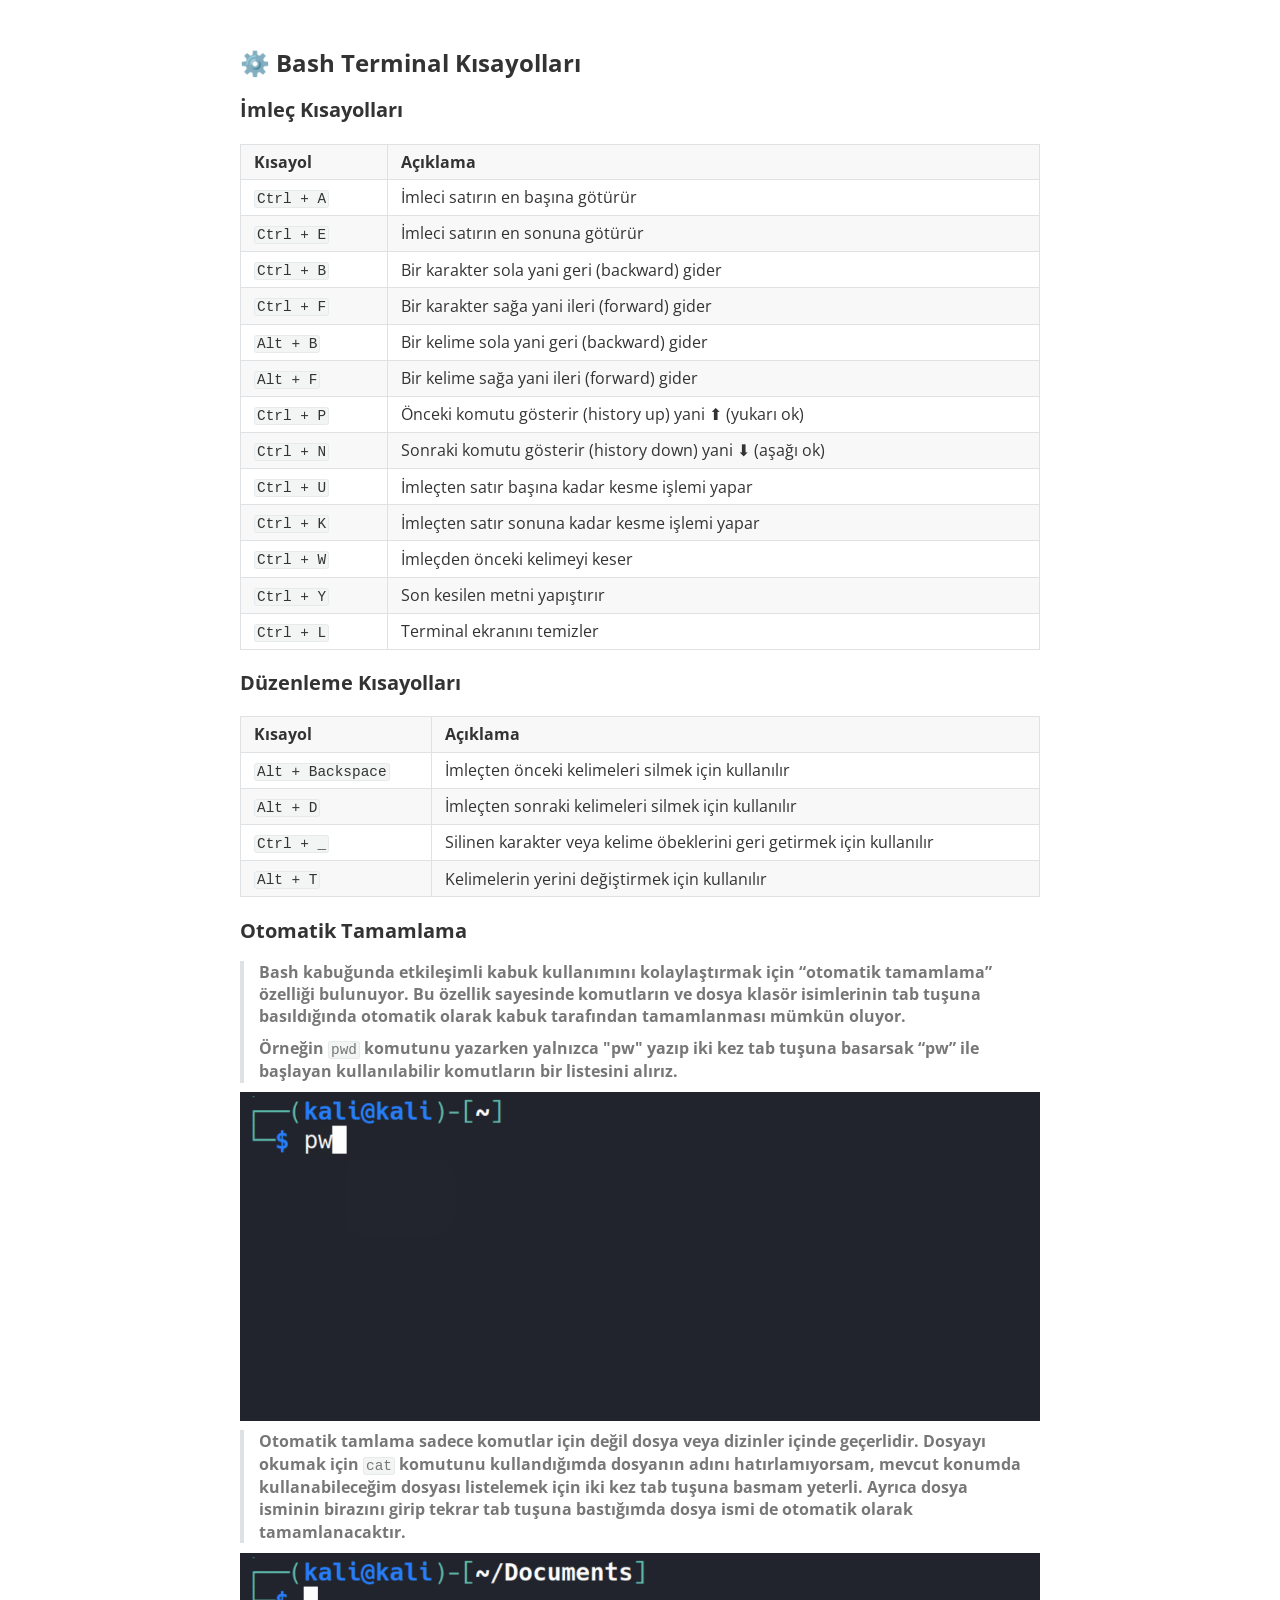
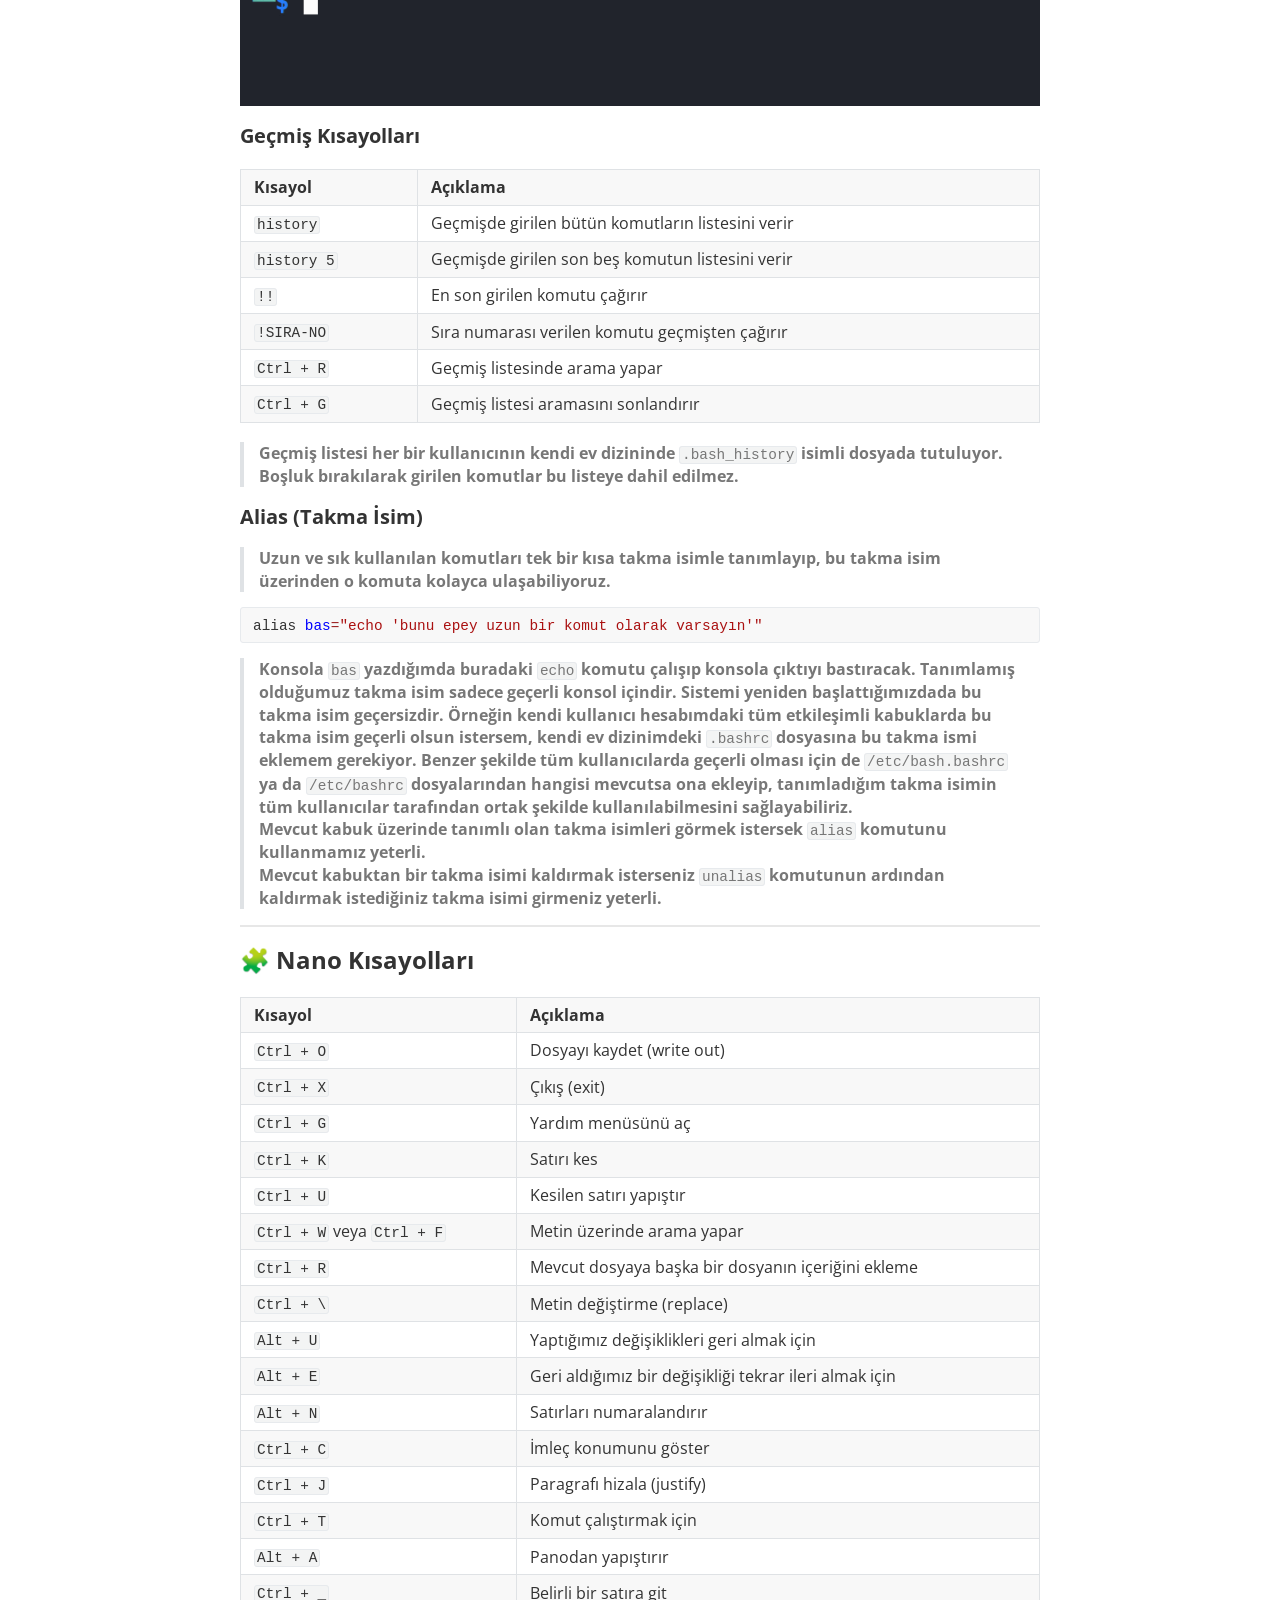
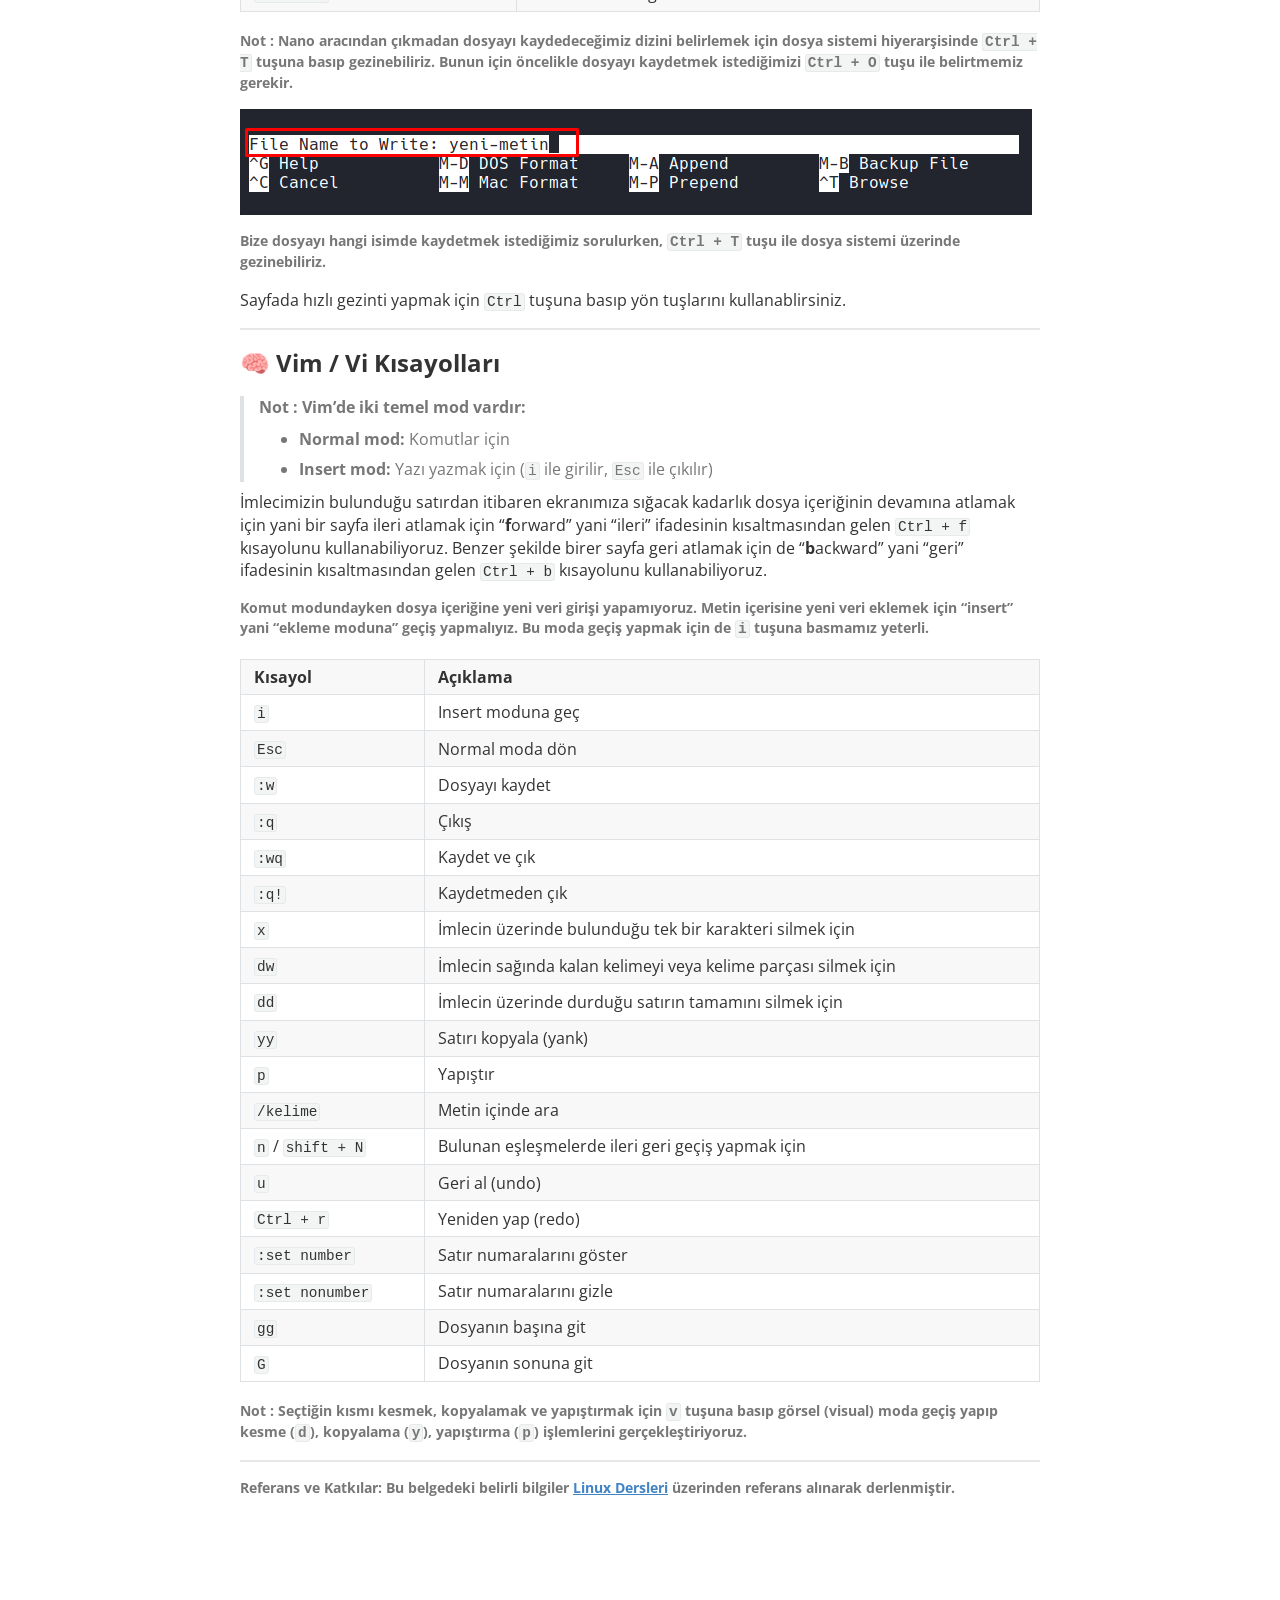
==== commit d265dadb: "güncelleme işlemi yapıldı." ====
--- a/html/linux-bash-nano-vim-shortcuts.html
+++ b/html/linux-bash-nano-vim-shortcuts.html
@@ -732,6 +732,6 @@
 <title>linux-bash-nano-vim-shortcuts</title>
 </head>
 <body class='typora-export'><div class='typora-export-content'>
-<div id='write'  class=''><h3 id='⚙️-bash-terminal-kısayolları'><span>⚙️ Bash Terminal Kısayolları</span></h3><h4 id='i̇mleç-kısayolları'><span>İmleç Kısayolları</span></h4><figure class='table-figure'><table><thead><tr><th><span>Kısayol</span></th><th><span>Açıklama</span></th></tr></thead><tbody><tr><td><code>Ctrl + A</code></td><td><span>İmleci satırın en başına götürür</span></td></tr><tr><td><code>Ctrl + E</code></td><td><span>İmleci satırın en sonuna götürür</span></td></tr><tr><td><code>Ctrl + B</code></td><td><span>Bir karakter sola yani geri (backward) gider</span></td></tr><tr><td><code>Ctrl + F</code></td><td><span>Bir karakter sağa yani ileri (forward) gider</span></td></tr><tr><td><code>Alt + B</code></td><td><span>Bir kelime sola yani geri (backward) gider</span></td></tr><tr><td><code>Alt + F</code></td><td><span>Bir kelime sağa yani ileri (forward) gider</span></td></tr><tr><td><code>Ctrl + P</code></td><td><span>Önceki komutu gösterir (history up) yani ⬆ (yukarı ok)</span></td></tr><tr><td><code>Ctrl + N</code></td><td><span>Sonraki komutu gösterir (history down) yani ⬇ (aşağı ok)</span></td></tr><tr><td><code>Ctrl + U</code></td><td><span>İmleçten satır başına kadar kesme işlemi yapar</span></td></tr><tr><td><code>Ctrl + K</code></td><td><span>İmleçten satır sonuna kadar kesme işlemi yapar</span></td></tr><tr><td><code>Ctrl + W</code></td><td><span>İmleçden önceki kelimeyi keser</span></td></tr><tr><td><code>Ctrl + Y</code></td><td><span>Son kesilen metni yapıştırır</span></td></tr><tr><td><code>Ctrl + L</code></td><td><span>Terminal ekranını temizler</span></td></tr></tbody></table></figure><h4 id='düzenleme-kısayolları'><span>Düzenleme Kısayolları</span></h4><figure class='table-figure'><table><thead><tr><th><span>Kısayol</span></th><th><span>Açıklama</span></th></tr></thead><tbody><tr><td><code>Alt + Backspace</code></td><td><span>İmleçten önceki kelimeleri silmek için kullanılır</span></td></tr><tr><td><code>Alt + D</code></td><td><span>İmleçten sonraki kelimeleri silmek için kullanılır</span></td></tr><tr><td><code>Ctrl + _</code></td><td><span>Silinen karakter veya kelime öbeklerini geri getirmek için kullanılır</span></td></tr><tr><td><code>Alt + T</code></td><td><span>Kelimelerin yerini değiştirmek için kullanılır</span></td></tr></tbody></table></figure><h4 id='otomatik-tamamlama'><span>Otomatik Tamamlama</span></h4><blockquote><p><strong><span>Bash kabuğunda etkileşimli kabuk kullanımını kolaylaştırmak için “otomatik tamamlama” özelliği bulunuyor. Bu özellik sayesinde komutların ve dosya klasör isimlerinin tab tuşuna basıldığında otomatik olarak kabuk tarafından tamamlanması mümkün oluyor.</span></strong></p><p><strong><span>Örneğin</span></strong><span> </span><code>pwd</code><span> </span><strong><span>komutunu yazarken yalnızca &quot;pw&quot; yazıp iki kez tab tuşuna basarsak “pw” ile başlayan kullanılabilir komutların bir listesini alırız.</span></strong></p></blockquote><p><img src="../images/tab.gif"></p><blockquote><p><strong><span>Otomatik tamlama sadece komutlar için değil dosya veya dizinler içinde geçerlidir. Dosyayı okumak için</span></strong><span> </span><code>cat</code><span> </span><strong><span>komutunu kullandığımda dosyanın adını hatırlamıyorsam, mevcut konumda kullanabileceğim dosyası listelemek için iki kez tab tuşuna basmam yeterli. Ayrıca dosya isminin birazını girip tekrar tab tuşuna bastığımda dosya ismi de otomatik olarak tamamlanacaktır.</span></strong></p></blockquote><p><img src="../images/tab2.gif"></p><h4 id='geçmiş-kısayolları'><span>Geçmiş Kısayolları</span></h4><figure class='table-figure'><table><thead><tr><th><span>Kısayol</span></th><th><span>Açıklama</span></th></tr></thead><tbody><tr><td><code>history</code></td><td><span>Geçmişde girilen bütün komutların listesini verir</span></td></tr><tr><td><code>history 5</code></td><td><span>Geçmişde girilen son beş komutun listesini verir</span></td></tr><tr><td><code>!!</code></td><td><span>En son girilen komutu çağırır</span></td></tr><tr><td><code>!SIRA-NO</code></td><td><span>Sıra numarası verilen komutu geçmişten çağırır</span></td></tr><tr><td><code>Ctrl + R</code></td><td><span>Geçmiş listesinde arama yapar</span></td></tr><tr><td><code>Ctrl + G</code></td><td><span>Geçmiş listesi aramasını sonlandırır</span></td></tr></tbody></table></figure><blockquote><p><strong><span>Geçmiş listesi her bir kullanıcının kendi ev dizininde</span></strong><span> </span><code>.bash_history</code><span> </span><strong><span>isimli dosyada tutuluyor.  Boşluk bırakılarak girilen komutlar bu listeye dahil edilmez.</span></strong></p></blockquote><h4 id='alias-takma-i̇sim'><span>Alias (Takma İsim)</span></h4><blockquote><p><strong><span>Uzun ve sık kullanılan komutları tek bir kısa takma isimle tanımlayıp, bu takma isim üzerinden o komuta kolayca ulaşabiliyoruz.</span></strong></p></blockquote><pre class="md-fences md-end-block ty-contain-cm modeLoaded" spellcheck="false" lang="bash"><div class="CodeMirror cm-s-inner cm-s-null-scroll CodeMirror-wrap" lang="bash"><div style="overflow: hidden; position: relative; width: 3px; height: 0px; top: 8.07487px; left: 7.98611px;"><textarea autocorrect="off" autocapitalize="off" spellcheck="false" tabindex="0" style="position: absolute; bottom: -1em; padding: 0px; width: 1000px; height: 1em; outline: none;"></textarea></div><div class="CodeMirror-scrollbar-filler" cm-not-content="true"></div><div class="CodeMirror-gutter-filler" cm-not-content="true"></div><div class="CodeMirror-scroll" tabindex="-1"><div class="CodeMirror-sizer" style="margin-left: 0px; margin-bottom: 0px; border-right-width: 0px; padding-right: 0px; padding-bottom: 0px;"><div style="position: relative; top: 0px;"><div class="CodeMirror-lines" role="presentation"><div role="presentation" style="position: relative; outline: none;"><div class="CodeMirror-measure"><pre><span>xxxxxxxxxx</span></pre></div><div class="CodeMirror-measure"></div><div style="position: relative; z-index: 1;"></div><div class="CodeMirror-code" role="presentation"><div class="CodeMirror-activeline" style="position: relative;"><div class="CodeMirror-activeline-background CodeMirror-linebackground"></div><div class="CodeMirror-gutter-background CodeMirror-activeline-gutter" style="left: 0px; width: 0px;"></div><pre class=" CodeMirror-line " role="presentation"><span role="presentation" style="padding-right: 0.1px;">alias <span class="cm-def">bas</span><span class="cm-operator">=</span><span class="cm-string">"echo 'bunu epey uzun bir komut olarak varsayın'"</span></span></pre></div></div></div></div></div></div><div style="position: absolute; height: 0px; width: 1px; border-bottom: 0px solid transparent; top: 20px;"></div><div class="CodeMirror-gutters" style="display: none; height: 20px;"></div></div></div></pre><blockquote><p><strong><span>Konsola</span></strong><span> </span><code>bas</code><span> </span><strong><span>yazdığımda buradaki</span></strong><span> </span><code>echo</code><span> </span><strong><span>komutu çalışıp konsola çıktıyı bastıracak. Tanımlamış olduğumuz takma isim sadece geçerli konsol içindir. Sistemi yeniden başlattığımızdada bu takma isim geçersizdir. Örneğin kendi kullanıcı hesabımdaki tüm etkileşimli kabuklarda bu takma isim geçerli olsun istersem, kendi ev dizinimdeki</span></strong><span> </span><code>.bashrc</code><span> </span><strong><span>dosyasına bu takma ismi eklemem gerekiyor. Benzer şekilde tüm kullanıcılarda geçerli olması için de</span></strong><span> </span><code>/etc/bash.bashrc</code><span> </span><strong><span>ya da</span></strong><span> </span><code>/etc/bashrc</code><span> </span><strong><span>dosyalarından hangisi mevcutsa ona ekleyip, tanımladığım takma isimin tüm kullanıcılar tarafından ortak şekilde kullanılabilmesini sağlayabiliriz.</span></strong></p></blockquote><blockquote><p><strong><span>Mevcut kabuk üzerinde tanımlı olan takma isimleri görmek istersek</span></strong><span> </span><code>alias</code><span> </span><strong><span>komutunu kullanmamız yeterli.</span></strong></p></blockquote><blockquote><p><strong><span>Mevcut kabuktan bir takma isimi kaldırmak isterseniz</span></strong><span> </span><code>unalias</code><span> </span><strong><span>komutunun ardından kaldırmak istediğiniz takma isimi girmeniz yeterli.</span></strong></p></blockquote><hr /><h3 id='🧩-nano-kısayolları'><span>🧩 Nano Kısayolları</span></h3><figure class='table-figure'><table><thead><tr><th><span>Kısayol</span></th><th><span>Açıklama</span></th></tr></thead><tbody><tr><td><code>Ctrl + O</code></td><td><span>Dosyayı kaydet (write out)</span></td></tr><tr><td><code>Ctrl + X</code></td><td><span>Çıkış (exit)</span></td></tr><tr><td><code>Ctrl + G</code></td><td><span>Yardım menüsünü aç</span></td></tr><tr><td><code>Ctrl + K</code></td><td><span>Satırı kes</span></td></tr><tr><td><code>Ctrl + U</code></td><td><span>Kesilen satırı yapıştır</span></td></tr><tr><td><code>Ctrl + W</code><span> veya </span><code>Ctrl + F</code></td><td><span>Metin üzerinde arama yapar</span></td></tr><tr><td><code>Ctrl + R</code></td><td><span>Mevcut dosyaya başka bir dosyanın içeriğini ekleme</span></td></tr><tr><td><code>Ctrl + \</code></td><td><span>Metin değiştirme (replace)</span></td></tr><tr><td><code>Alt + U</code></td><td><span>Yaptığımız değişiklikleri geri almak için</span></td></tr><tr><td><code>Alt + E</code></td><td><span>Geri aldığımız bir değişikliği tekrar ileri almak için</span></td></tr><tr><td><code>Alt + N</code></td><td><span>Satırları numaralandırır</span></td></tr><tr><td><code>Ctrl + C</code></td><td><span>İmleç konumunu göster</span></td></tr><tr><td><code>Ctrl + J</code></td><td><span>Paragrafı hizala (justify)</span></td></tr><tr><td><code>Ctrl + T</code></td><td><span>Komut çalıştırmak için</span></td></tr><tr><td><code>Alt + A</code></td><td><span>Panodan yapıştırır</span></td></tr><tr><td><code>Ctrl + _</code></td><td><span>Belirli bir satıra git</span></td></tr></tbody></table></figure><h6 id='not--nano-aracından-çıkmadan-dosyayı-kaydedeceğimiz-dizini-belirlemek-için-dosya-sistemi-hiyerarşisinde-ctrl--t-tuşuna-basıp-gezinebiliriz-bunun-için-öncelikle-dosyayı-kaydetmek-istediğimizi-ctrl--o-tuşu-ile-belirtmemiz-gerekir'><span>Not : Nano aracından çıkmadan dosyayı kaydedeceğimiz dizini belirlemek için dosya sistemi hiyerarşisinde </span><code>Ctrl + T</code><span> tuşuna basıp gezinebiliriz. Bunun için öncelikle dosyayı kaydetmek istediğimizi </span><code>Ctrl + O</code><span> tuşu ile belirtmemiz gerekir.</span></h6><p><img src="../images/nano-save.webp"></p><h6 id='bize-dosyayı-hangi-isimde-kaydetmek-istediğimiz-sorulurken-ctrl--t-tuşu-ile-dosya-sistemi-üzerinde-gezinebiliriz'><span>Bize dosyayı hangi isimde kaydetmek istediğimiz sorulurken, </span><code>Ctrl + T</code><span> tuşu ile dosya sistemi üzerinde gezinebiliriz.</span></h6><p><span>Sayfada hızlı gezinti yapmak için </span><code>Ctrl</code><span> tuşuna basıp yön tuşlarını kullanablirsiniz.</span></p><hr /><h3 id='🧠-vim--vi-kısayolları'><span>🧠 Vim / Vi Kısayolları</span></h3><blockquote><p><strong><span>Not : Vim’de iki temel mod vardır:</span></strong></p><ul><li><p><strong><span>Normal mod:</span></strong><span> Komutlar için</span></p></li><li><p><strong><span>Insert mod:</span></strong><span> Yazı yazmak için (</span><code>i</code><span> ile girilir, </span><code>Esc</code><span> ile çıkılır)</span></p></li></ul></blockquote><p><span>İmlecimizin bulunduğu satırdan itibaren ekranımıza sığacak kadarlık dosya içeriğinin devamına atlamak için yani bir sayfa ileri atlamak için “</span><strong><span>f</span></strong><span>orward” yani “ileri” ifadesinin kısaltmasından gelen </span><code>Ctrl + f</code><span> kısayolunu kullanabiliyoruz. Benzer şekilde birer sayfa geri atlamak için de “</span><strong><span>b</span></strong><span>ackward” yani “geri” ifadesinin kısaltmasından gelen </span><code>Ctrl + b</code><span> kısayolunu kullanabiliyoruz.</span></p><h6 id='komut-modundayken-dosya-içeriğine-yeni-veri-girişi-yapamıyoruz-metin-içerisine-yeni-veri-eklemek-için-insert-yani-ekleme-moduna-geçiş-yapmalıyız-bu-moda-geçiş-yapmak-için-de-i-tuşuna-basmamız-yeterli'><span>Komut modundayken dosya içeriğine yeni veri girişi yapamıyoruz. Metin içerisine yeni veri eklemek için “insert” yani “ekleme moduna” geçiş yapmalıyız. Bu moda geçiş yapmak için de </span><code>i</code><span> tuşuna basmamız yeterli.</span></h6><figure class='table-figure'><table><thead><tr><th><span>Kısayol</span></th><th><span>Açıklama</span></th></tr></thead><tbody><tr><td><code>i</code></td><td><span>Insert moduna geç</span></td></tr><tr><td><code>Esc</code></td><td><span>Normal moda dön</span></td></tr><tr><td><code>:w</code></td><td><span>Dosyayı kaydet</span></td></tr><tr><td><code>:q</code></td><td><span>Çıkış</span></td></tr><tr><td><code>:wq</code></td><td><span>Kaydet ve çık</span></td></tr><tr><td><code>:q!</code></td><td><span>Kaydetmeden çık</span></td></tr><tr><td><code>x</code></td><td><span>İmlecin üzerinde bulunduğu tek bir karakteri silmek için</span></td></tr><tr><td><code>dw</code></td><td><span>İmlecin sağında kalan kelimeyi veya kelime parçası silmek için</span></td></tr><tr><td><code>dd</code></td><td><span>İmlecin üzerinde durduğu satırın tamamını silmek için</span></td></tr><tr><td><code>yy</code></td><td><span>Satırı kopyala (yank)</span></td></tr><tr><td><code>p</code></td><td><span>Yapıştır</span></td></tr><tr><td><code>/kelime</code></td><td><span>Metin içinde ara</span></td></tr><tr><td><code>n</code><span> / </span><code>shift + N</code></td><td><span>Bulunan eşleşmelerde ileri geri geçiş yapmak için</span></td></tr><tr><td><code>u</code></td><td><span>Geri al (undo)</span></td></tr><tr><td><code>Ctrl + r</code></td><td><span>Yeniden yap (redo)</span></td></tr><tr><td><code>:set number</code></td><td><span>Satır numaralarını göster</span></td></tr><tr><td><code>:set nonumber</code></td><td><span>Satır numaralarını gizle</span></td></tr><tr><td><code>gg</code></td><td><span>Dosyanın başına git</span></td></tr><tr><td><code>G</code></td><td><span>Dosyanın sonuna git</span></td></tr></tbody></table></figure><h6 id='not--seçtiğin-kısmı-kesmek-kopyalamak-ve-yapıştırmak-için-v-tuşuna-basıp-görsel-visual-moda-geçiş-yapıp-kesme-d-kopyalama-y-yapıştırma-p-işlemlerini-gerçekleştiriyoruz'><span>Not : Seçtiğin kısmı kesmek, kopyalamak ve yapıştırmak için </span><code>v</code><span> tuşuna basıp görsel (visual) moda geçiş yapıp kesme (</span><code>d</code><span>), kopyalama (</span><code>y</code><span>), yapıştırma (</span><code>p</code><span>) işlemlerini gerçekleştiriyoruz.</span></h6><hr /></div></div>
+<div id='write'  class=''><h3 id='⚙️-bash-terminal-kısayolları'><span>⚙️ Bash Terminal Kısayolları</span></h3><h4 id='i̇mleç-kısayolları'><span>İmleç Kısayolları</span></h4><figure class='table-figure'><table><thead><tr><th><span>Kısayol</span></th><th><span>Açıklama</span></th></tr></thead><tbody><tr><td><code>Ctrl + A</code></td><td><span>İmleci satırın en başına götürür</span></td></tr><tr><td><code>Ctrl + E</code></td><td><span>İmleci satırın en sonuna götürür</span></td></tr><tr><td><code>Ctrl + B</code></td><td><span>Bir karakter sola yani geri (backward) gider</span></td></tr><tr><td><code>Ctrl + F</code></td><td><span>Bir karakter sağa yani ileri (forward) gider</span></td></tr><tr><td><code>Alt + B</code></td><td><span>Bir kelime sola yani geri (backward) gider</span></td></tr><tr><td><code>Alt + F</code></td><td><span>Bir kelime sağa yani ileri (forward) gider</span></td></tr><tr><td><code>Ctrl + P</code></td><td><span>Önceki komutu gösterir (history up) yani ⬆ (yukarı ok)</span></td></tr><tr><td><code>Ctrl + N</code></td><td><span>Sonraki komutu gösterir (history down) yani ⬇ (aşağı ok)</span></td></tr><tr><td><code>Ctrl + U</code></td><td><span>İmleçten satır başına kadar kesme işlemi yapar</span></td></tr><tr><td><code>Ctrl + K</code></td><td><span>İmleçten satır sonuna kadar kesme işlemi yapar</span></td></tr><tr><td><code>Ctrl + W</code></td><td><span>İmleçden önceki kelimeyi keser</span></td></tr><tr><td><code>Ctrl + Y</code></td><td><span>Son kesilen metni yapıştırır</span></td></tr><tr><td><code>Ctrl + L</code></td><td><span>Terminal ekranını temizler</span></td></tr></tbody></table></figure><h4 id='düzenleme-kısayolları'><span>Düzenleme Kısayolları</span></h4><figure class='table-figure'><table><thead><tr><th><span>Kısayol</span></th><th><span>Açıklama</span></th></tr></thead><tbody><tr><td><code>Alt + Backspace</code></td><td><span>İmleçten önceki kelimeleri silmek için kullanılır</span></td></tr><tr><td><code>Alt + D</code></td><td><span>İmleçten sonraki kelimeleri silmek için kullanılır</span></td></tr><tr><td><code>Ctrl + _</code></td><td><span>Silinen karakter veya kelime öbeklerini geri getirmek için kullanılır</span></td></tr><tr><td><code>Alt + T</code></td><td><span>Kelimelerin yerini değiştirmek için kullanılır</span></td></tr></tbody></table></figure><h4 id='otomatik-tamamlama'><span>Otomatik Tamamlama</span></h4><blockquote><p><strong><span>Bash kabuğunda etkileşimli kabuk kullanımını kolaylaştırmak için “otomatik tamamlama” özelliği bulunuyor. Bu özellik sayesinde komutların ve dosya klasör isimlerinin tab tuşuna basıldığında otomatik olarak kabuk tarafından tamamlanması mümkün oluyor.</span></strong></p><p><strong><span>Örneğin</span></strong><span> </span><code>pwd</code><span> </span><strong><span>komutunu yazarken yalnızca &quot;pw&quot; yazıp iki kez tab tuşuna basarsak “pw” ile başlayan kullanılabilir komutların bir listesini alırız.</span></strong></p></blockquote><p><img src="../images/tab.gif"></p><blockquote><p><strong><span>Otomatik tamlama sadece komutlar için değil dosya veya dizinler içinde geçerlidir. Dosyayı okumak için</span></strong><span> </span><code>cat</code><span> </span><strong><span>komutunu kullandığımda dosyanın adını hatırlamıyorsam, mevcut konumda kullanabileceğim dosyası listelemek için iki kez tab tuşuna basmam yeterli. Ayrıca dosya isminin birazını girip tekrar tab tuşuna bastığımda dosya ismi de otomatik olarak tamamlanacaktır.</span></strong></p></blockquote><p><img src="../images/tab2.gif"></p><h4 id='geçmiş-kısayolları'><span>Geçmiş Kısayolları</span></h4><figure class='table-figure'><table><thead><tr><th><span>Kısayol</span></th><th><span>Açıklama</span></th></tr></thead><tbody><tr><td><code>history</code></td><td><span>Geçmişde girilen bütün komutların listesini verir</span></td></tr><tr><td><code>history 5</code></td><td><span>Geçmişde girilen son beş komutun listesini verir</span></td></tr><tr><td><code>!!</code></td><td><span>En son girilen komutu çağırır</span></td></tr><tr><td><code>!SIRA-NO</code></td><td><span>Sıra numarası verilen komutu geçmişten çağırır</span></td></tr><tr><td><code>Ctrl + R</code></td><td><span>Geçmiş listesinde arama yapar</span></td></tr><tr><td><code>Ctrl + G</code></td><td><span>Geçmiş listesi aramasını sonlandırır</span></td></tr></tbody></table></figure><blockquote><p><strong><span>Geçmiş listesi her bir kullanıcının kendi ev dizininde</span></strong><span> </span><code>.bash_history</code><span> </span><strong><span>isimli dosyada tutuluyor.  Boşluk bırakılarak girilen komutlar bu listeye dahil edilmez.</span></strong></p></blockquote><h4 id='alias-takma-i̇sim'><span>Alias (Takma İsim)</span></h4><blockquote><p><strong><span>Uzun ve sık kullanılan komutları tek bir kısa takma isimle tanımlayıp, bu takma isim üzerinden o komuta kolayca ulaşabiliyoruz.</span></strong></p></blockquote><pre class="md-fences md-end-block ty-contain-cm modeLoaded" spellcheck="false" lang="bash"><div class="CodeMirror cm-s-inner cm-s-null-scroll CodeMirror-wrap" lang="bash"><div style="overflow: hidden; position: relative; width: 3px; height: 0px; top: 8.07936px; left: 7.99603px;"><textarea autocorrect="off" autocapitalize="off" spellcheck="false" tabindex="0" style="position: absolute; bottom: -1em; padding: 0px; width: 1000px; height: 1em; outline: none;"></textarea></div><div class="CodeMirror-scrollbar-filler" cm-not-content="true"></div><div class="CodeMirror-gutter-filler" cm-not-content="true"></div><div class="CodeMirror-scroll" tabindex="-1"><div class="CodeMirror-sizer" style="margin-left: 0px; margin-bottom: 0px; border-right-width: 0px; padding-right: 0px; padding-bottom: 0px;"><div style="position: relative; top: 0px;"><div class="CodeMirror-lines" role="presentation"><div role="presentation" style="position: relative; outline: none;"><div class="CodeMirror-measure"><pre><span>xxxxxxxxxx</span></pre></div><div class="CodeMirror-measure"></div><div style="position: relative; z-index: 1;"></div><div class="CodeMirror-code" role="presentation"><div class="CodeMirror-activeline" style="position: relative;"><div class="CodeMirror-activeline-background CodeMirror-linebackground"></div><div class="CodeMirror-gutter-background CodeMirror-activeline-gutter" style="left: 0px; width: 0px;"></div><pre class=" CodeMirror-line " role="presentation"><span role="presentation" style="padding-right: 0.1px;">alias <span class="cm-def">bas</span><span class="cm-operator">=</span><span class="cm-string">"echo 'bunu epey uzun bir komut olarak varsayın'"</span></span></pre></div></div></div></div></div></div><div style="position: absolute; height: 0px; width: 1px; border-bottom: 0px solid transparent; top: 20px;"></div><div class="CodeMirror-gutters" style="display: none; height: 20px;"></div></div></div></pre><blockquote><p><strong><span>Konsola</span></strong><span> </span><code>bas</code><span> </span><strong><span>yazdığımda buradaki</span></strong><span> </span><code>echo</code><span> </span><strong><span>komutu çalışıp konsola çıktıyı bastıracak. Tanımlamış olduğumuz takma isim sadece geçerli konsol içindir. Sistemi yeniden başlattığımızdada bu takma isim geçersizdir. Örneğin kendi kullanıcı hesabımdaki tüm etkileşimli kabuklarda bu takma isim geçerli olsun istersem, kendi ev dizinimdeki</span></strong><span> </span><code>.bashrc</code><span> </span><strong><span>dosyasına bu takma ismi eklemem gerekiyor. Benzer şekilde tüm kullanıcılarda geçerli olması için de</span></strong><span> </span><code>/etc/bash.bashrc</code><span> </span><strong><span>ya da</span></strong><span> </span><code>/etc/bashrc</code><span> </span><strong><span>dosyalarından hangisi mevcutsa ona ekleyip, tanımladığım takma isimin tüm kullanıcılar tarafından ortak şekilde kullanılabilmesini sağlayabiliriz.</span></strong></p></blockquote><blockquote><p><strong><span>Mevcut kabuk üzerinde tanımlı olan takma isimleri görmek istersek</span></strong><span> </span><code>alias</code><span> </span><strong><span>komutunu kullanmamız yeterli.</span></strong></p></blockquote><blockquote><p><strong><span>Mevcut kabuktan bir takma isimi kaldırmak isterseniz</span></strong><span> </span><code>unalias</code><span> </span><strong><span>komutunun ardından kaldırmak istediğiniz takma isimi girmeniz yeterli.</span></strong></p></blockquote><hr /><h3 id='🧩-nano-kısayolları'><span>🧩 Nano Kısayolları</span></h3><figure class='table-figure'><table><thead><tr><th><span>Kısayol</span></th><th><span>Açıklama</span></th></tr></thead><tbody><tr><td><code>Ctrl + O</code></td><td><span>Dosyayı kaydet (write out)</span></td></tr><tr><td><code>Ctrl + X</code></td><td><span>Çıkış (exit)</span></td></tr><tr><td><code>Ctrl + G</code></td><td><span>Yardım menüsünü aç</span></td></tr><tr><td><code>Ctrl + K</code></td><td><span>Satırı kes</span></td></tr><tr><td><code>Ctrl + U</code></td><td><span>Kesilen satırı yapıştır</span></td></tr><tr><td><code>Ctrl + W</code><span> veya </span><code>Ctrl + F</code></td><td><span>Metin üzerinde arama yapar</span></td></tr><tr><td><code>Ctrl + R</code></td><td><span>Mevcut dosyaya başka bir dosyanın içeriğini ekleme</span></td></tr><tr><td><code>Ctrl + \</code></td><td><span>Metin değiştirme (replace)</span></td></tr><tr><td><code>Alt + U</code></td><td><span>Yaptığımız değişiklikleri geri almak için</span></td></tr><tr><td><code>Alt + E</code></td><td><span>Geri aldığımız bir değişikliği tekrar ileri almak için</span></td></tr><tr><td><code>Alt + N</code></td><td><span>Satırları numaralandırır</span></td></tr><tr><td><code>Ctrl + C</code></td><td><span>İmleç konumunu göster</span></td></tr><tr><td><code>Ctrl + J</code></td><td><span>Paragrafı hizala (justify)</span></td></tr><tr><td><code>Ctrl + T</code></td><td><span>Komut çalıştırmak için</span></td></tr><tr><td><code>Alt + A</code></td><td><span>Panodan yapıştırır</span></td></tr><tr><td><code>Ctrl + _</code></td><td><span>Belirli bir satıra git</span></td></tr></tbody></table></figure><h6 id='not--nano-aracından-çıkmadan-dosyayı-kaydedeceğimiz-dizini-belirlemek-için-dosya-sistemi-hiyerarşisinde-ctrl--t-tuşuna-basıp-gezinebiliriz-bunun-için-öncelikle-dosyayı-kaydetmek-istediğimizi-ctrl--o-tuşu-ile-belirtmemiz-gerekir'><span>Not : Nano aracından çıkmadan dosyayı kaydedeceğimiz dizini belirlemek için dosya sistemi hiyerarşisinde </span><code>Ctrl + T</code><span> tuşuna basıp gezinebiliriz. Bunun için öncelikle dosyayı kaydetmek istediğimizi </span><code>Ctrl + O</code><span> tuşu ile belirtmemiz gerekir.</span></h6><p><img src="../images/nano-save.webp"></p><h6 id='bize-dosyayı-hangi-isimde-kaydetmek-istediğimiz-sorulurken-ctrl--t-tuşu-ile-dosya-sistemi-üzerinde-gezinebiliriz'><span>Bize dosyayı hangi isimde kaydetmek istediğimiz sorulurken, </span><code>Ctrl + T</code><span> tuşu ile dosya sistemi üzerinde gezinebiliriz.</span></h6><p><span>Sayfada hızlı gezinti yapmak için </span><code>Ctrl</code><span> tuşuna basıp yön tuşlarını kullanablirsiniz.</span></p><hr /><h3 id='🧠-vim--vi-kısayolları'><span>🧠 Vim / Vi Kısayolları</span></h3><blockquote><p><strong><span>Not : Vim’de iki temel mod vardır:</span></strong></p><ul><li><p><strong><span>Normal mod:</span></strong><span> Komutlar için</span></p></li><li><p><strong><span>Insert mod:</span></strong><span> Yazı yazmak için (</span><code>i</code><span> ile girilir, </span><code>Esc</code><span> ile çıkılır)</span></p></li></ul></blockquote><p><span>İmlecimizin bulunduğu satırdan itibaren ekranımıza sığacak kadarlık dosya içeriğinin devamına atlamak için yani bir sayfa ileri atlamak için “</span><strong><span>f</span></strong><span>orward” yani “ileri” ifadesinin kısaltmasından gelen </span><code>Ctrl + f</code><span> kısayolunu kullanabiliyoruz. Benzer şekilde birer sayfa geri atlamak için de “</span><strong><span>b</span></strong><span>ackward” yani “geri” ifadesinin kısaltmasından gelen </span><code>Ctrl + b</code><span> kısayolunu kullanabiliyoruz.</span></p><h6 id='komut-modundayken-dosya-içeriğine-yeni-veri-girişi-yapamıyoruz-metin-içerisine-yeni-veri-eklemek-için-insert-yani-ekleme-moduna-geçiş-yapmalıyız-bu-moda-geçiş-yapmak-için-de-i-tuşuna-basmamız-yeterli'><span>Komut modundayken dosya içeriğine yeni veri girişi yapamıyoruz. Metin içerisine yeni veri eklemek için “insert” yani “ekleme moduna” geçiş yapmalıyız. Bu moda geçiş yapmak için de </span><code>i</code><span> tuşuna basmamız yeterli.</span></h6><figure class='table-figure'><table><thead><tr><th><span>Kısayol</span></th><th><span>Açıklama</span></th></tr></thead><tbody><tr><td><code>i</code></td><td><span>Insert moduna geç</span></td></tr><tr><td><code>Esc</code></td><td><span>Normal moda dön</span></td></tr><tr><td><code>:w</code></td><td><span>Dosyayı kaydet</span></td></tr><tr><td><code>:q</code></td><td><span>Çıkış</span></td></tr><tr><td><code>:wq</code></td><td><span>Kaydet ve çık</span></td></tr><tr><td><code>:q!</code></td><td><span>Kaydetmeden çık</span></td></tr><tr><td><code>x</code></td><td><span>İmlecin üzerinde bulunduğu tek bir karakteri silmek için</span></td></tr><tr><td><code>dw</code></td><td><span>İmlecin sağında kalan kelimeyi veya kelime parçası silmek için</span></td></tr><tr><td><code>dd</code></td><td><span>İmlecin üzerinde durduğu satırın tamamını silmek için</span></td></tr><tr><td><code>yy</code></td><td><span>Satırı kopyala (yank)</span></td></tr><tr><td><code>p</code></td><td><span>Yapıştır</span></td></tr><tr><td><code>/kelime</code></td><td><span>Metin içinde ara</span></td></tr><tr><td><code>n</code><span> / </span><code>shift + N</code></td><td><span>Bulunan eşleşmelerde ileri geri geçiş yapmak için</span></td></tr><tr><td><code>u</code></td><td><span>Geri al (undo)</span></td></tr><tr><td><code>Ctrl + r</code></td><td><span>Yeniden yap (redo)</span></td></tr><tr><td><code>:set number</code></td><td><span>Satır numaralarını göster</span></td></tr><tr><td><code>:set nonumber</code></td><td><span>Satır numaralarını gizle</span></td></tr><tr><td><code>gg</code></td><td><span>Dosyanın başına git</span></td></tr><tr><td><code>G</code></td><td><span>Dosyanın sonuna git</span></td></tr></tbody></table></figure><h6 id='not--seçtiğin-kısmı-kesmek-kopyalamak-ve-yapıştırmak-için-v-tuşuna-basıp-görsel-visual-moda-geçiş-yapıp-kesme-d-kopyalama-y-yapıştırma-p-işlemlerini-gerçekleştiriyoruz'><span>Not : Seçtiğin kısmı kesmek, kopyalamak ve yapıştırmak için </span><code>v</code><span> tuşuna basıp görsel (visual) moda geçiş yapıp kesme (</span><code>d</code><span>), kopyalama (</span><code>y</code><span>), yapıştırma (</span><code>p</code><span>) işlemlerini gerçekleştiriyoruz.</span></h6><hr /><h6 id='referans-ve-katkılar-bu-belgedeki-belirli-bilgiler-linux-dersleri-üzerinden-referans-alınarak-derlenmiştir'><span>Referans ve Katkılar: Bu belgedeki belirli bilgiler </span><a href='https://www.linuxdersleri.net/'><span>Linux Dersleri</span></a><span> üzerinden referans alınarak derlenmiştir.</span></h6></div></div>
 </body>
 </html>
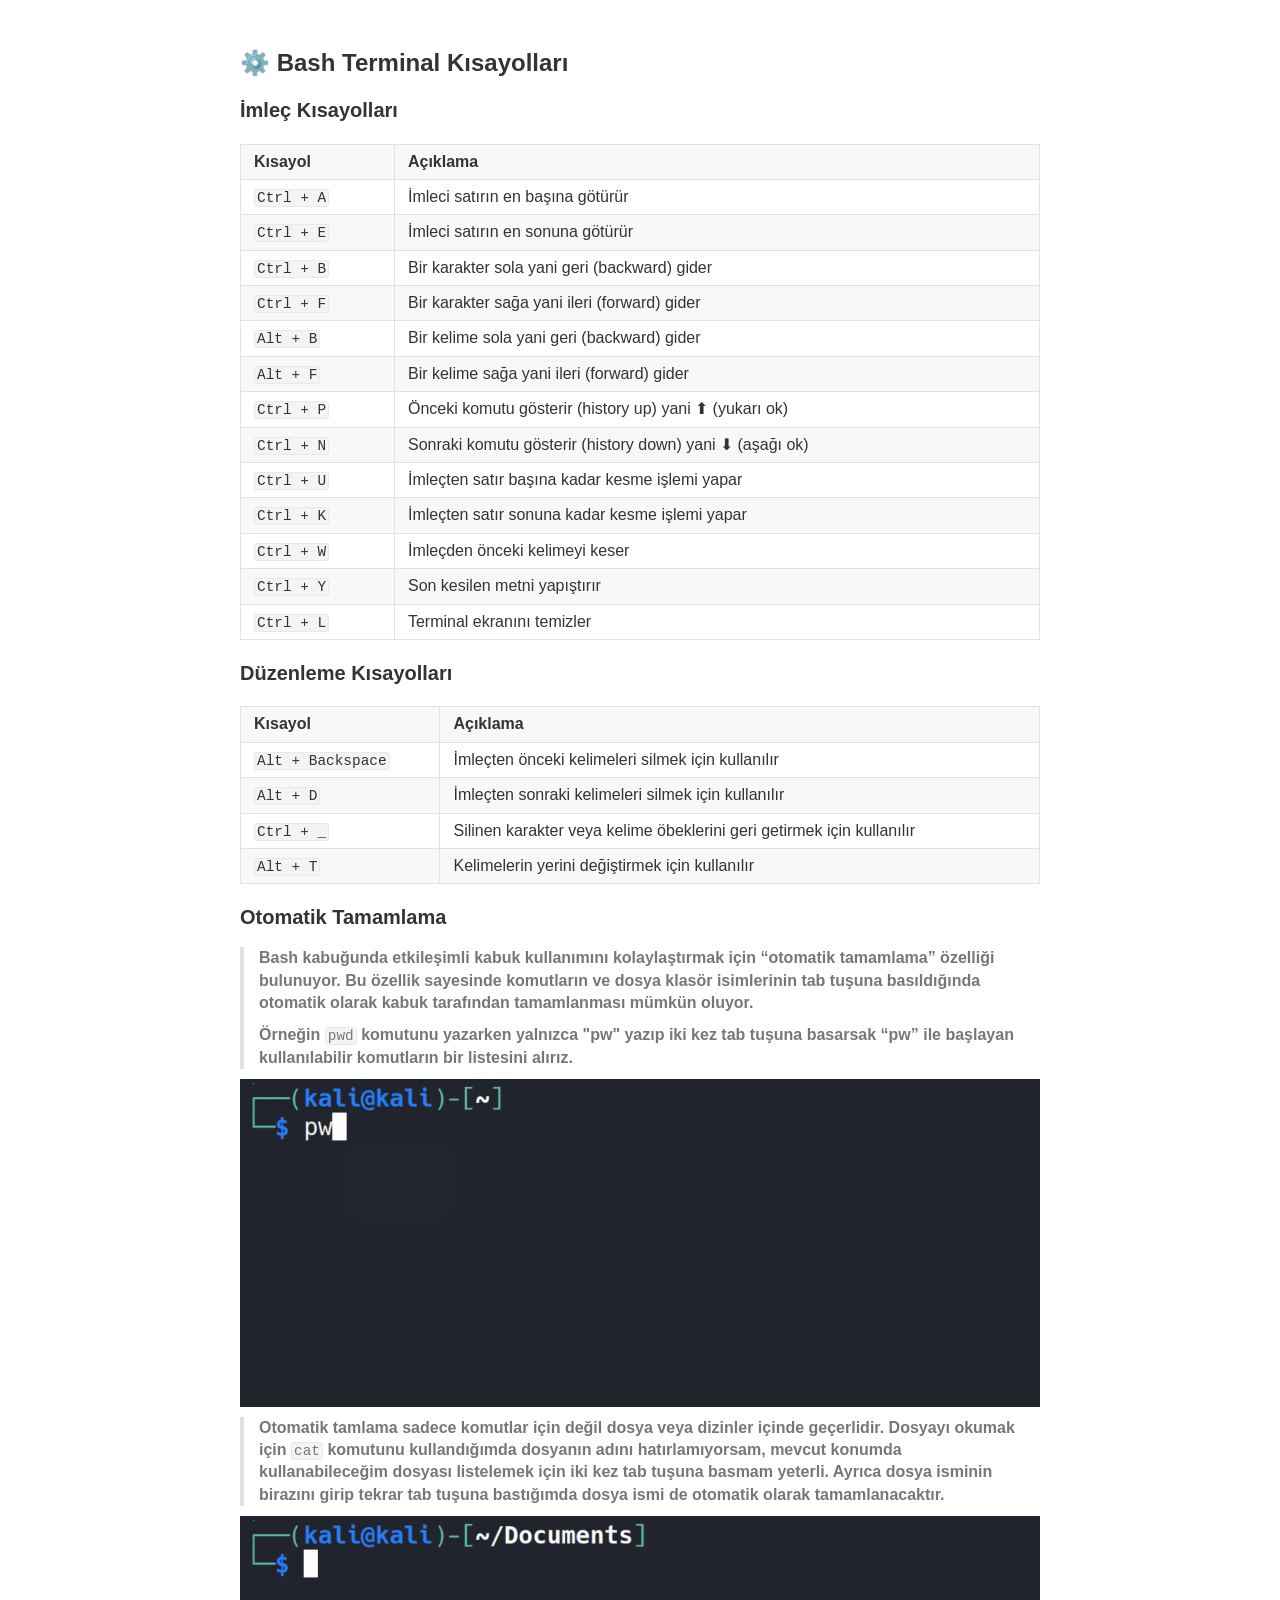
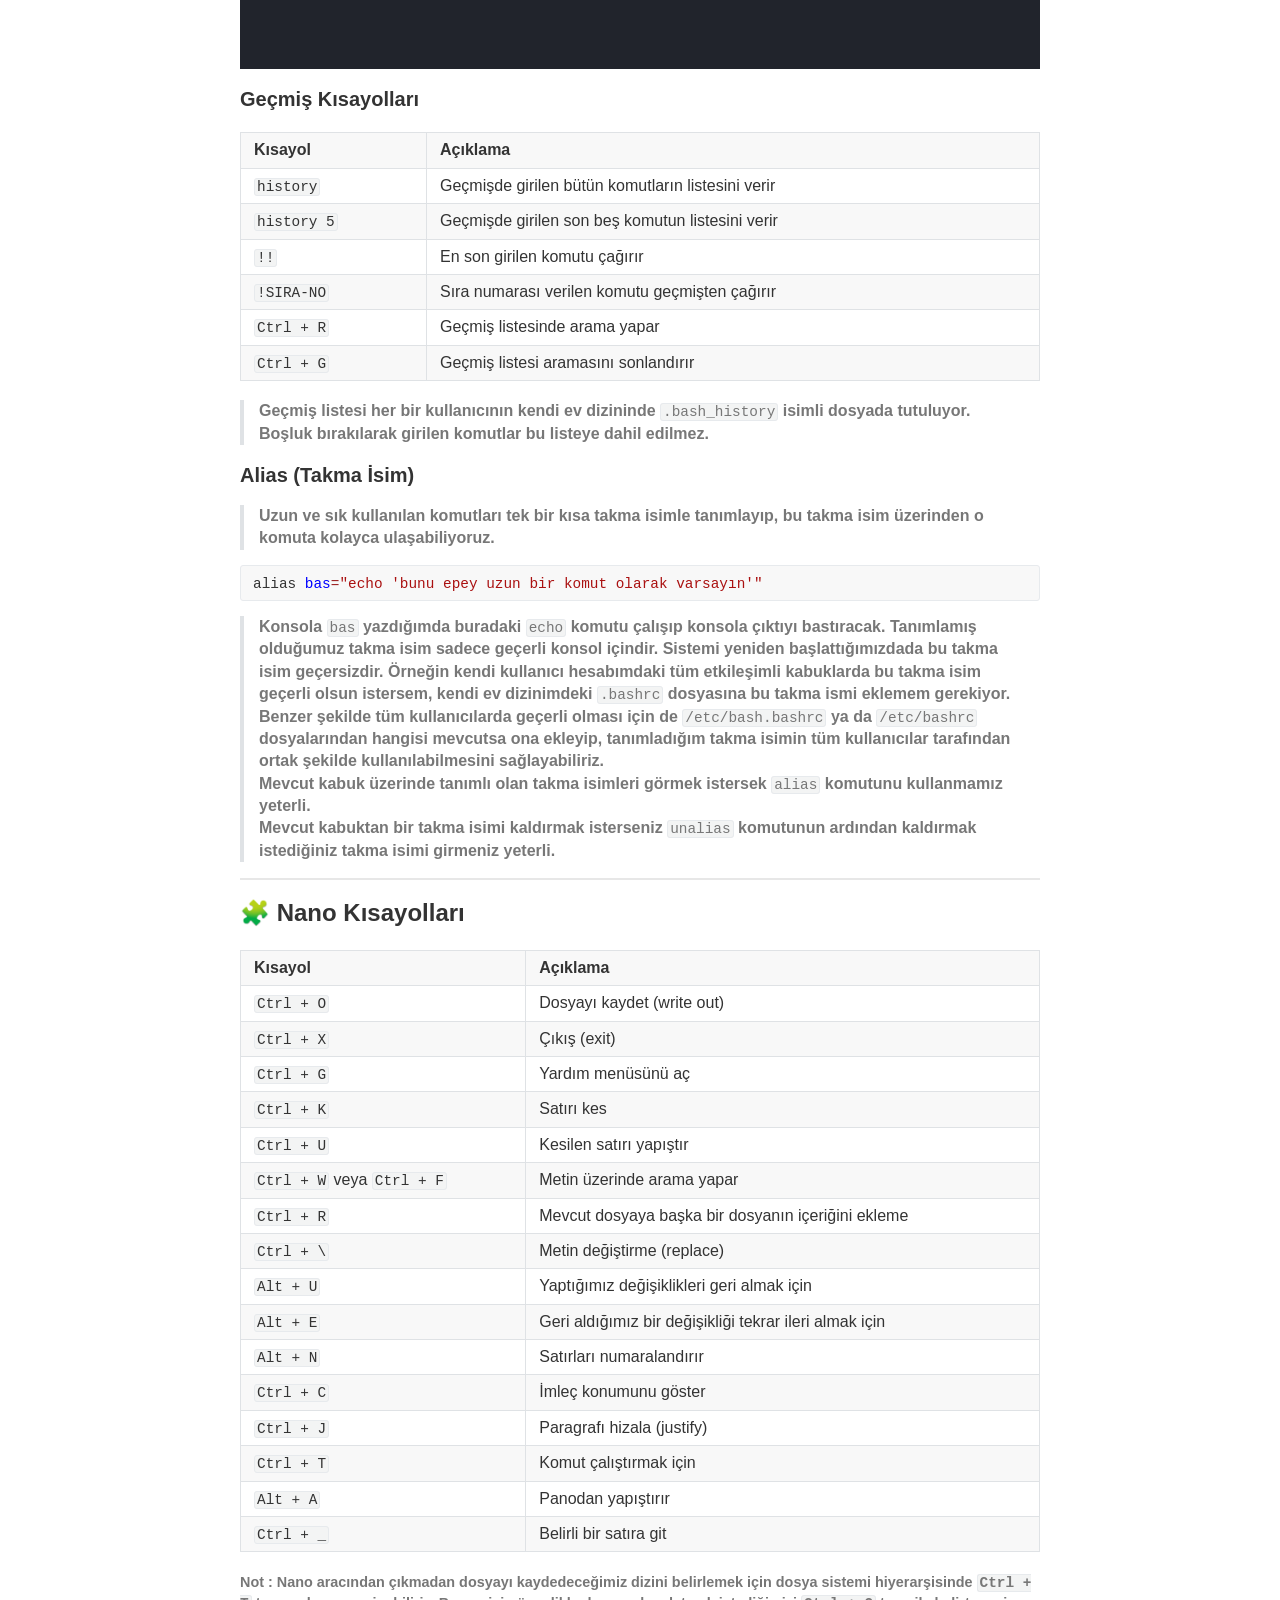
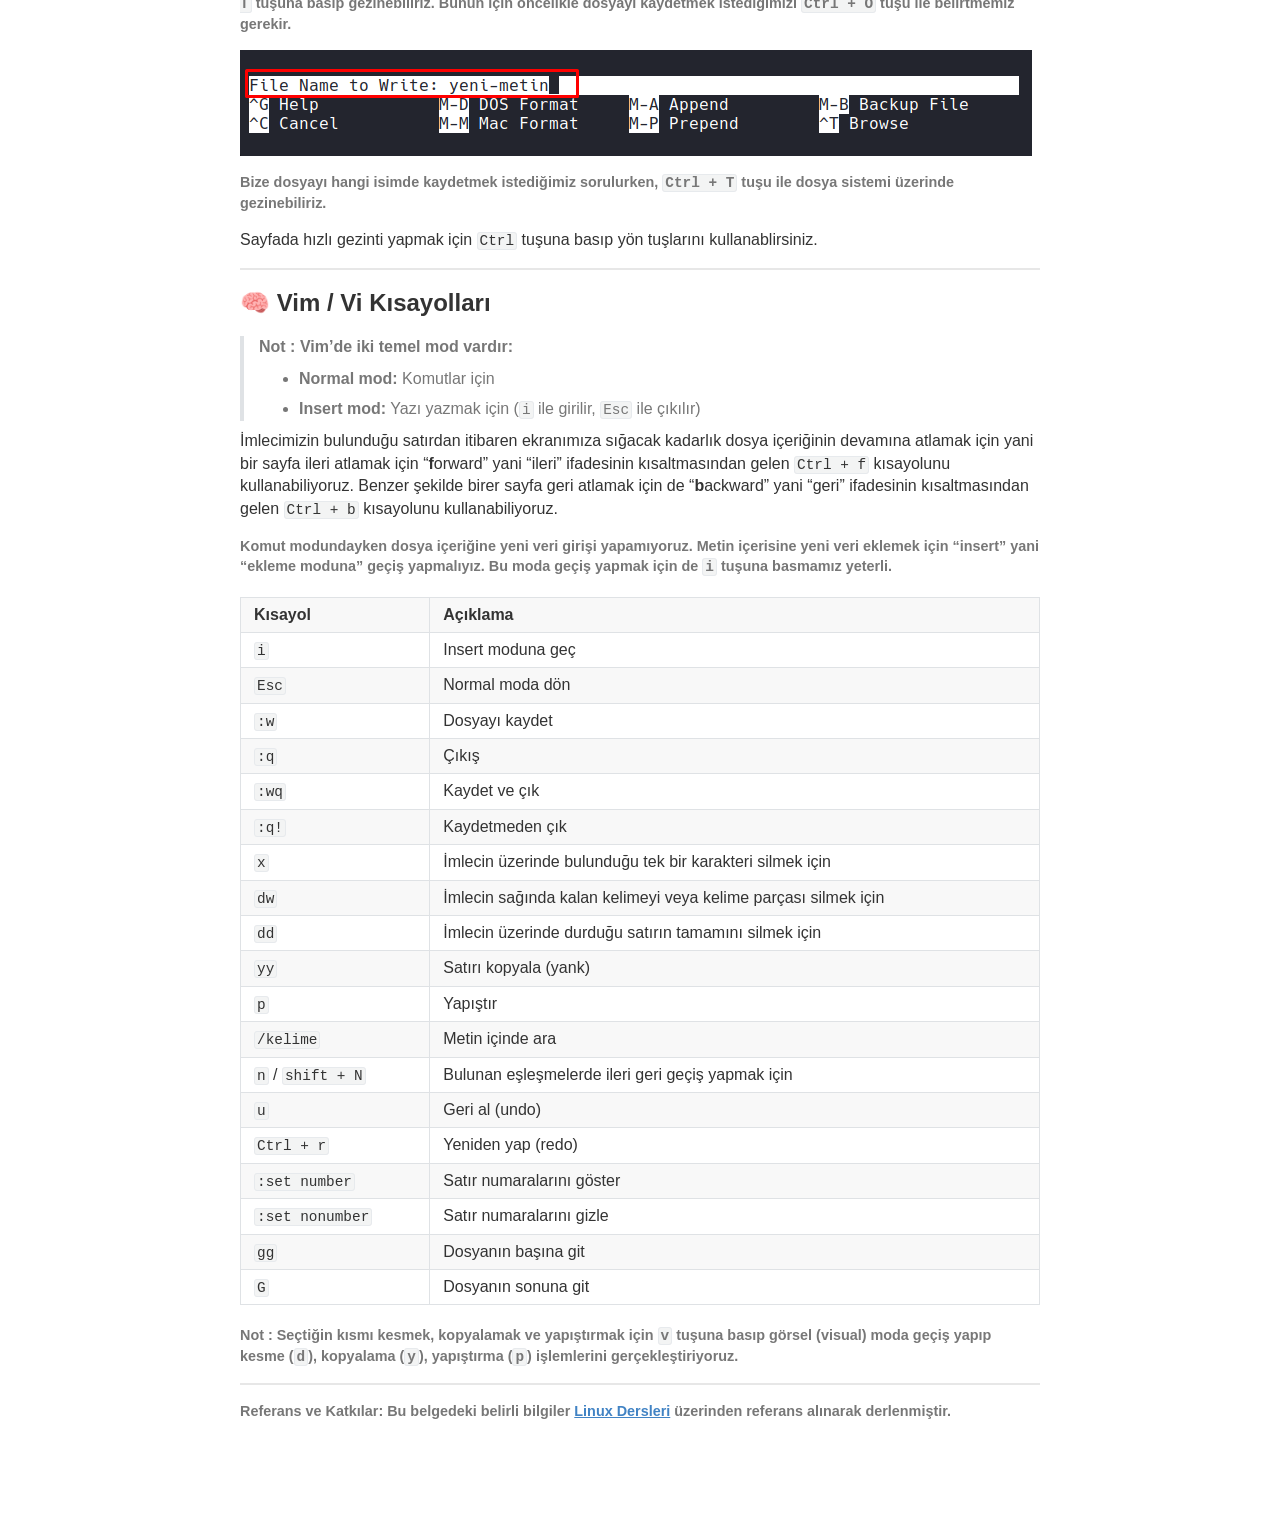
==== commit 8f08179f: "güncelleme işlemi yapıldı." ====
--- a/html/linux-bash-nano-vim-shortcuts.html
+++ b/html/linux-bash-nano-vim-shortcuts.html
@@ -726,12 +726,18 @@
     margin-bottom: 0.6em;
 }
 
+body {
+    font-family: "Noto Sans Carian", "Noto Sans", sans-serif;
+    font-weight: 400;
+   /* color: #716e6e;*/
+}
+
 </style>
 <style type='text/css'  id="style-lp">ol, ul {padding-left: 40px}</style>
 
 <title>linux-bash-nano-vim-shortcuts</title>
 </head>
 <body class='typora-export'><div class='typora-export-content'>
-<div id='write'  class=''><h3 id='⚙️-bash-terminal-kısayolları'><span>⚙️ Bash Terminal Kısayolları</span></h3><h4 id='i̇mleç-kısayolları'><span>İmleç Kısayolları</span></h4><figure class='table-figure'><table><thead><tr><th><span>Kısayol</span></th><th><span>Açıklama</span></th></tr></thead><tbody><tr><td><code>Ctrl + A</code></td><td><span>İmleci satırın en başına götürür</span></td></tr><tr><td><code>Ctrl + E</code></td><td><span>İmleci satırın en sonuna götürür</span></td></tr><tr><td><code>Ctrl + B</code></td><td><span>Bir karakter sola yani geri (backward) gider</span></td></tr><tr><td><code>Ctrl + F</code></td><td><span>Bir karakter sağa yani ileri (forward) gider</span></td></tr><tr><td><code>Alt + B</code></td><td><span>Bir kelime sola yani geri (backward) gider</span></td></tr><tr><td><code>Alt + F</code></td><td><span>Bir kelime sağa yani ileri (forward) gider</span></td></tr><tr><td><code>Ctrl + P</code></td><td><span>Önceki komutu gösterir (history up) yani ⬆ (yukarı ok)</span></td></tr><tr><td><code>Ctrl + N</code></td><td><span>Sonraki komutu gösterir (history down) yani ⬇ (aşağı ok)</span></td></tr><tr><td><code>Ctrl + U</code></td><td><span>İmleçten satır başına kadar kesme işlemi yapar</span></td></tr><tr><td><code>Ctrl + K</code></td><td><span>İmleçten satır sonuna kadar kesme işlemi yapar</span></td></tr><tr><td><code>Ctrl + W</code></td><td><span>İmleçden önceki kelimeyi keser</span></td></tr><tr><td><code>Ctrl + Y</code></td><td><span>Son kesilen metni yapıştırır</span></td></tr><tr><td><code>Ctrl + L</code></td><td><span>Terminal ekranını temizler</span></td></tr></tbody></table></figure><h4 id='düzenleme-kısayolları'><span>Düzenleme Kısayolları</span></h4><figure class='table-figure'><table><thead><tr><th><span>Kısayol</span></th><th><span>Açıklama</span></th></tr></thead><tbody><tr><td><code>Alt + Backspace</code></td><td><span>İmleçten önceki kelimeleri silmek için kullanılır</span></td></tr><tr><td><code>Alt + D</code></td><td><span>İmleçten sonraki kelimeleri silmek için kullanılır</span></td></tr><tr><td><code>Ctrl + _</code></td><td><span>Silinen karakter veya kelime öbeklerini geri getirmek için kullanılır</span></td></tr><tr><td><code>Alt + T</code></td><td><span>Kelimelerin yerini değiştirmek için kullanılır</span></td></tr></tbody></table></figure><h4 id='otomatik-tamamlama'><span>Otomatik Tamamlama</span></h4><blockquote><p><strong><span>Bash kabuğunda etkileşimli kabuk kullanımını kolaylaştırmak için “otomatik tamamlama” özelliği bulunuyor. Bu özellik sayesinde komutların ve dosya klasör isimlerinin tab tuşuna basıldığında otomatik olarak kabuk tarafından tamamlanması mümkün oluyor.</span></strong></p><p><strong><span>Örneğin</span></strong><span> </span><code>pwd</code><span> </span><strong><span>komutunu yazarken yalnızca &quot;pw&quot; yazıp iki kez tab tuşuna basarsak “pw” ile başlayan kullanılabilir komutların bir listesini alırız.</span></strong></p></blockquote><p><img src="../images/tab.gif"></p><blockquote><p><strong><span>Otomatik tamlama sadece komutlar için değil dosya veya dizinler içinde geçerlidir. Dosyayı okumak için</span></strong><span> </span><code>cat</code><span> </span><strong><span>komutunu kullandığımda dosyanın adını hatırlamıyorsam, mevcut konumda kullanabileceğim dosyası listelemek için iki kez tab tuşuna basmam yeterli. Ayrıca dosya isminin birazını girip tekrar tab tuşuna bastığımda dosya ismi de otomatik olarak tamamlanacaktır.</span></strong></p></blockquote><p><img src="../images/tab2.gif"></p><h4 id='geçmiş-kısayolları'><span>Geçmiş Kısayolları</span></h4><figure class='table-figure'><table><thead><tr><th><span>Kısayol</span></th><th><span>Açıklama</span></th></tr></thead><tbody><tr><td><code>history</code></td><td><span>Geçmişde girilen bütün komutların listesini verir</span></td></tr><tr><td><code>history 5</code></td><td><span>Geçmişde girilen son beş komutun listesini verir</span></td></tr><tr><td><code>!!</code></td><td><span>En son girilen komutu çağırır</span></td></tr><tr><td><code>!SIRA-NO</code></td><td><span>Sıra numarası verilen komutu geçmişten çağırır</span></td></tr><tr><td><code>Ctrl + R</code></td><td><span>Geçmiş listesinde arama yapar</span></td></tr><tr><td><code>Ctrl + G</code></td><td><span>Geçmiş listesi aramasını sonlandırır</span></td></tr></tbody></table></figure><blockquote><p><strong><span>Geçmiş listesi her bir kullanıcının kendi ev dizininde</span></strong><span> </span><code>.bash_history</code><span> </span><strong><span>isimli dosyada tutuluyor.  Boşluk bırakılarak girilen komutlar bu listeye dahil edilmez.</span></strong></p></blockquote><h4 id='alias-takma-i̇sim'><span>Alias (Takma İsim)</span></h4><blockquote><p><strong><span>Uzun ve sık kullanılan komutları tek bir kısa takma isimle tanımlayıp, bu takma isim üzerinden o komuta kolayca ulaşabiliyoruz.</span></strong></p></blockquote><pre class="md-fences md-end-block ty-contain-cm modeLoaded" spellcheck="false" lang="bash"><div class="CodeMirror cm-s-inner cm-s-null-scroll CodeMirror-wrap" lang="bash"><div style="overflow: hidden; position: relative; width: 3px; height: 0px; top: 8.07936px; left: 7.99603px;"><textarea autocorrect="off" autocapitalize="off" spellcheck="false" tabindex="0" style="position: absolute; bottom: -1em; padding: 0px; width: 1000px; height: 1em; outline: none;"></textarea></div><div class="CodeMirror-scrollbar-filler" cm-not-content="true"></div><div class="CodeMirror-gutter-filler" cm-not-content="true"></div><div class="CodeMirror-scroll" tabindex="-1"><div class="CodeMirror-sizer" style="margin-left: 0px; margin-bottom: 0px; border-right-width: 0px; padding-right: 0px; padding-bottom: 0px;"><div style="position: relative; top: 0px;"><div class="CodeMirror-lines" role="presentation"><div role="presentation" style="position: relative; outline: none;"><div class="CodeMirror-measure"><pre><span>xxxxxxxxxx</span></pre></div><div class="CodeMirror-measure"></div><div style="position: relative; z-index: 1;"></div><div class="CodeMirror-code" role="presentation"><div class="CodeMirror-activeline" style="position: relative;"><div class="CodeMirror-activeline-background CodeMirror-linebackground"></div><div class="CodeMirror-gutter-background CodeMirror-activeline-gutter" style="left: 0px; width: 0px;"></div><pre class=" CodeMirror-line " role="presentation"><span role="presentation" style="padding-right: 0.1px;">alias <span class="cm-def">bas</span><span class="cm-operator">=</span><span class="cm-string">"echo 'bunu epey uzun bir komut olarak varsayın'"</span></span></pre></div></div></div></div></div></div><div style="position: absolute; height: 0px; width: 1px; border-bottom: 0px solid transparent; top: 20px;"></div><div class="CodeMirror-gutters" style="display: none; height: 20px;"></div></div></div></pre><blockquote><p><strong><span>Konsola</span></strong><span> </span><code>bas</code><span> </span><strong><span>yazdığımda buradaki</span></strong><span> </span><code>echo</code><span> </span><strong><span>komutu çalışıp konsola çıktıyı bastıracak. Tanımlamış olduğumuz takma isim sadece geçerli konsol içindir. Sistemi yeniden başlattığımızdada bu takma isim geçersizdir. Örneğin kendi kullanıcı hesabımdaki tüm etkileşimli kabuklarda bu takma isim geçerli olsun istersem, kendi ev dizinimdeki</span></strong><span> </span><code>.bashrc</code><span> </span><strong><span>dosyasına bu takma ismi eklemem gerekiyor. Benzer şekilde tüm kullanıcılarda geçerli olması için de</span></strong><span> </span><code>/etc/bash.bashrc</code><span> </span><strong><span>ya da</span></strong><span> </span><code>/etc/bashrc</code><span> </span><strong><span>dosyalarından hangisi mevcutsa ona ekleyip, tanımladığım takma isimin tüm kullanıcılar tarafından ortak şekilde kullanılabilmesini sağlayabiliriz.</span></strong></p></blockquote><blockquote><p><strong><span>Mevcut kabuk üzerinde tanımlı olan takma isimleri görmek istersek</span></strong><span> </span><code>alias</code><span> </span><strong><span>komutunu kullanmamız yeterli.</span></strong></p></blockquote><blockquote><p><strong><span>Mevcut kabuktan bir takma isimi kaldırmak isterseniz</span></strong><span> </span><code>unalias</code><span> </span><strong><span>komutunun ardından kaldırmak istediğiniz takma isimi girmeniz yeterli.</span></strong></p></blockquote><hr /><h3 id='🧩-nano-kısayolları'><span>🧩 Nano Kısayolları</span></h3><figure class='table-figure'><table><thead><tr><th><span>Kısayol</span></th><th><span>Açıklama</span></th></tr></thead><tbody><tr><td><code>Ctrl + O</code></td><td><span>Dosyayı kaydet (write out)</span></td></tr><tr><td><code>Ctrl + X</code></td><td><span>Çıkış (exit)</span></td></tr><tr><td><code>Ctrl + G</code></td><td><span>Yardım menüsünü aç</span></td></tr><tr><td><code>Ctrl + K</code></td><td><span>Satırı kes</span></td></tr><tr><td><code>Ctrl + U</code></td><td><span>Kesilen satırı yapıştır</span></td></tr><tr><td><code>Ctrl + W</code><span> veya </span><code>Ctrl + F</code></td><td><span>Metin üzerinde arama yapar</span></td></tr><tr><td><code>Ctrl + R</code></td><td><span>Mevcut dosyaya başka bir dosyanın içeriğini ekleme</span></td></tr><tr><td><code>Ctrl + \</code></td><td><span>Metin değiştirme (replace)</span></td></tr><tr><td><code>Alt + U</code></td><td><span>Yaptığımız değişiklikleri geri almak için</span></td></tr><tr><td><code>Alt + E</code></td><td><span>Geri aldığımız bir değişikliği tekrar ileri almak için</span></td></tr><tr><td><code>Alt + N</code></td><td><span>Satırları numaralandırır</span></td></tr><tr><td><code>Ctrl + C</code></td><td><span>İmleç konumunu göster</span></td></tr><tr><td><code>Ctrl + J</code></td><td><span>Paragrafı hizala (justify)</span></td></tr><tr><td><code>Ctrl + T</code></td><td><span>Komut çalıştırmak için</span></td></tr><tr><td><code>Alt + A</code></td><td><span>Panodan yapıştırır</span></td></tr><tr><td><code>Ctrl + _</code></td><td><span>Belirli bir satıra git</span></td></tr></tbody></table></figure><h6 id='not--nano-aracından-çıkmadan-dosyayı-kaydedeceğimiz-dizini-belirlemek-için-dosya-sistemi-hiyerarşisinde-ctrl--t-tuşuna-basıp-gezinebiliriz-bunun-için-öncelikle-dosyayı-kaydetmek-istediğimizi-ctrl--o-tuşu-ile-belirtmemiz-gerekir'><span>Not : Nano aracından çıkmadan dosyayı kaydedeceğimiz dizini belirlemek için dosya sistemi hiyerarşisinde </span><code>Ctrl + T</code><span> tuşuna basıp gezinebiliriz. Bunun için öncelikle dosyayı kaydetmek istediğimizi </span><code>Ctrl + O</code><span> tuşu ile belirtmemiz gerekir.</span></h6><p><img src="../images/nano-save.webp"></p><h6 id='bize-dosyayı-hangi-isimde-kaydetmek-istediğimiz-sorulurken-ctrl--t-tuşu-ile-dosya-sistemi-üzerinde-gezinebiliriz'><span>Bize dosyayı hangi isimde kaydetmek istediğimiz sorulurken, </span><code>Ctrl + T</code><span> tuşu ile dosya sistemi üzerinde gezinebiliriz.</span></h6><p><span>Sayfada hızlı gezinti yapmak için </span><code>Ctrl</code><span> tuşuna basıp yön tuşlarını kullanablirsiniz.</span></p><hr /><h3 id='🧠-vim--vi-kısayolları'><span>🧠 Vim / Vi Kısayolları</span></h3><blockquote><p><strong><span>Not : Vim’de iki temel mod vardır:</span></strong></p><ul><li><p><strong><span>Normal mod:</span></strong><span> Komutlar için</span></p></li><li><p><strong><span>Insert mod:</span></strong><span> Yazı yazmak için (</span><code>i</code><span> ile girilir, </span><code>Esc</code><span> ile çıkılır)</span></p></li></ul></blockquote><p><span>İmlecimizin bulunduğu satırdan itibaren ekranımıza sığacak kadarlık dosya içeriğinin devamına atlamak için yani bir sayfa ileri atlamak için “</span><strong><span>f</span></strong><span>orward” yani “ileri” ifadesinin kısaltmasından gelen </span><code>Ctrl + f</code><span> kısayolunu kullanabiliyoruz. Benzer şekilde birer sayfa geri atlamak için de “</span><strong><span>b</span></strong><span>ackward” yani “geri” ifadesinin kısaltmasından gelen </span><code>Ctrl + b</code><span> kısayolunu kullanabiliyoruz.</span></p><h6 id='komut-modundayken-dosya-içeriğine-yeni-veri-girişi-yapamıyoruz-metin-içerisine-yeni-veri-eklemek-için-insert-yani-ekleme-moduna-geçiş-yapmalıyız-bu-moda-geçiş-yapmak-için-de-i-tuşuna-basmamız-yeterli'><span>Komut modundayken dosya içeriğine yeni veri girişi yapamıyoruz. Metin içerisine yeni veri eklemek için “insert” yani “ekleme moduna” geçiş yapmalıyız. Bu moda geçiş yapmak için de </span><code>i</code><span> tuşuna basmamız yeterli.</span></h6><figure class='table-figure'><table><thead><tr><th><span>Kısayol</span></th><th><span>Açıklama</span></th></tr></thead><tbody><tr><td><code>i</code></td><td><span>Insert moduna geç</span></td></tr><tr><td><code>Esc</code></td><td><span>Normal moda dön</span></td></tr><tr><td><code>:w</code></td><td><span>Dosyayı kaydet</span></td></tr><tr><td><code>:q</code></td><td><span>Çıkış</span></td></tr><tr><td><code>:wq</code></td><td><span>Kaydet ve çık</span></td></tr><tr><td><code>:q!</code></td><td><span>Kaydetmeden çık</span></td></tr><tr><td><code>x</code></td><td><span>İmlecin üzerinde bulunduğu tek bir karakteri silmek için</span></td></tr><tr><td><code>dw</code></td><td><span>İmlecin sağında kalan kelimeyi veya kelime parçası silmek için</span></td></tr><tr><td><code>dd</code></td><td><span>İmlecin üzerinde durduğu satırın tamamını silmek için</span></td></tr><tr><td><code>yy</code></td><td><span>Satırı kopyala (yank)</span></td></tr><tr><td><code>p</code></td><td><span>Yapıştır</span></td></tr><tr><td><code>/kelime</code></td><td><span>Metin içinde ara</span></td></tr><tr><td><code>n</code><span> / </span><code>shift + N</code></td><td><span>Bulunan eşleşmelerde ileri geri geçiş yapmak için</span></td></tr><tr><td><code>u</code></td><td><span>Geri al (undo)</span></td></tr><tr><td><code>Ctrl + r</code></td><td><span>Yeniden yap (redo)</span></td></tr><tr><td><code>:set number</code></td><td><span>Satır numaralarını göster</span></td></tr><tr><td><code>:set nonumber</code></td><td><span>Satır numaralarını gizle</span></td></tr><tr><td><code>gg</code></td><td><span>Dosyanın başına git</span></td></tr><tr><td><code>G</code></td><td><span>Dosyanın sonuna git</span></td></tr></tbody></table></figure><h6 id='not--seçtiğin-kısmı-kesmek-kopyalamak-ve-yapıştırmak-için-v-tuşuna-basıp-görsel-visual-moda-geçiş-yapıp-kesme-d-kopyalama-y-yapıştırma-p-işlemlerini-gerçekleştiriyoruz'><span>Not : Seçtiğin kısmı kesmek, kopyalamak ve yapıştırmak için </span><code>v</code><span> tuşuna basıp görsel (visual) moda geçiş yapıp kesme (</span><code>d</code><span>), kopyalama (</span><code>y</code><span>), yapıştırma (</span><code>p</code><span>) işlemlerini gerçekleştiriyoruz.</span></h6><hr /><h6 id='referans-ve-katkılar-bu-belgedeki-belirli-bilgiler-linux-dersleri-üzerinden-referans-alınarak-derlenmiştir'><span>Referans ve Katkılar: Bu belgedeki belirli bilgiler </span><a href='https://www.linuxdersleri.net/'><span>Linux Dersleri</span></a><span> üzerinden referans alınarak derlenmiştir.</span></h6></div></div>
+<div id='write'  class=''><h3 id='⚙️-bash-terminal-kısayolları'><span>⚙️ Bash Terminal Kısayolları</span></h3><h4 id='i̇mleç-kısayolları'><span>İmleç Kısayolları</span></h4><figure class='table-figure'><table><thead><tr><th><span>Kısayol</span></th><th><span>Açıklama</span></th></tr></thead><tbody><tr><td><code>Ctrl + A</code></td><td><span>İmleci satırın en başına götürür</span></td></tr><tr><td><code>Ctrl + E</code></td><td><span>İmleci satırın en sonuna götürür</span></td></tr><tr><td><code>Ctrl + B</code></td><td><span>Bir karakter sola yani geri (backward) gider</span></td></tr><tr><td><code>Ctrl + F</code></td><td><span>Bir karakter sağa yani ileri (forward) gider</span></td></tr><tr><td><code>Alt + B</code></td><td><span>Bir kelime sola yani geri (backward) gider</span></td></tr><tr><td><code>Alt + F</code></td><td><span>Bir kelime sağa yani ileri (forward) gider</span></td></tr><tr><td><code>Ctrl + P</code></td><td><span>Önceki komutu gösterir (history up) yani ⬆ (yukarı ok)</span></td></tr><tr><td><code>Ctrl + N</code></td><td><span>Sonraki komutu gösterir (history down) yani ⬇ (aşağı ok)</span></td></tr><tr><td><code>Ctrl + U</code></td><td><span>İmleçten satır başına kadar kesme işlemi yapar</span></td></tr><tr><td><code>Ctrl + K</code></td><td><span>İmleçten satır sonuna kadar kesme işlemi yapar</span></td></tr><tr><td><code>Ctrl + W</code></td><td><span>İmleçden önceki kelimeyi keser</span></td></tr><tr><td><code>Ctrl + Y</code></td><td><span>Son kesilen metni yapıştırır</span></td></tr><tr><td><code>Ctrl + L</code></td><td><span>Terminal ekranını temizler</span></td></tr></tbody></table></figure><h4 id='düzenleme-kısayolları'><span>Düzenleme Kısayolları</span></h4><figure class='table-figure'><table><thead><tr><th><span>Kısayol</span></th><th><span>Açıklama</span></th></tr></thead><tbody><tr><td><code>Alt + Backspace</code></td><td><span>İmleçten önceki kelimeleri silmek için kullanılır</span></td></tr><tr><td><code>Alt + D</code></td><td><span>İmleçten sonraki kelimeleri silmek için kullanılır</span></td></tr><tr><td><code>Ctrl + _</code></td><td><span>Silinen karakter veya kelime öbeklerini geri getirmek için kullanılır</span></td></tr><tr><td><code>Alt + T</code></td><td><span>Kelimelerin yerini değiştirmek için kullanılır</span></td></tr></tbody></table></figure><h4 id='otomatik-tamamlama'><span>Otomatik Tamamlama</span></h4><blockquote><p><strong><span>Bash kabuğunda etkileşimli kabuk kullanımını kolaylaştırmak için “otomatik tamamlama” özelliği bulunuyor. Bu özellik sayesinde komutların ve dosya klasör isimlerinin tab tuşuna basıldığında otomatik olarak kabuk tarafından tamamlanması mümkün oluyor.</span></strong></p><p><strong><span>Örneğin</span></strong><span> </span><code>pwd</code><span> </span><strong><span>komutunu yazarken yalnızca &quot;pw&quot; yazıp iki kez tab tuşuna basarsak “pw” ile başlayan kullanılabilir komutların bir listesini alırız.</span></strong></p></blockquote><p><img src="../images/tab.gif"></p><blockquote><p><strong><span>Otomatik tamlama sadece komutlar için değil dosya veya dizinler içinde geçerlidir. Dosyayı okumak için</span></strong><span> </span><code>cat</code><span> </span><strong><span>komutunu kullandığımda dosyanın adını hatırlamıyorsam, mevcut konumda kullanabileceğim dosyası listelemek için iki kez tab tuşuna basmam yeterli. Ayrıca dosya isminin birazını girip tekrar tab tuşuna bastığımda dosya ismi de otomatik olarak tamamlanacaktır.</span></strong></p></blockquote><p><img src="../images/tab2.gif"></p><h4 id='geçmiş-kısayolları'><span>Geçmiş Kısayolları</span></h4><figure class='table-figure'><table><thead><tr><th><span>Kısayol</span></th><th><span>Açıklama</span></th></tr></thead><tbody><tr><td><code>history</code></td><td><span>Geçmişde girilen bütün komutların listesini verir</span></td></tr><tr><td><code>history 5</code></td><td><span>Geçmişde girilen son beş komutun listesini verir</span></td></tr><tr><td><code>!!</code></td><td><span>En son girilen komutu çağırır</span></td></tr><tr><td><code>!SIRA-NO</code></td><td><span>Sıra numarası verilen komutu geçmişten çağırır</span></td></tr><tr><td><code>Ctrl + R</code></td><td><span>Geçmiş listesinde arama yapar</span></td></tr><tr><td><code>Ctrl + G</code></td><td><span>Geçmiş listesi aramasını sonlandırır</span></td></tr></tbody></table></figure><blockquote><p><strong><span>Geçmiş listesi her bir kullanıcının kendi ev dizininde</span></strong><span> </span><code>.bash_history</code><span> </span><strong><span>isimli dosyada tutuluyor.  Boşluk bırakılarak girilen komutlar bu listeye dahil edilmez.</span></strong></p></blockquote><h4 id='alias-takma-i̇sim'><span>Alias (Takma İsim)</span></h4><blockquote><p><strong><span>Uzun ve sık kullanılan komutları tek bir kısa takma isimle tanımlayıp, bu takma isim üzerinden o komuta kolayca ulaşabiliyoruz.</span></strong></p></blockquote><pre class="md-fences md-end-block ty-contain-cm modeLoaded" spellcheck="false" lang="bash"><div class="CodeMirror cm-s-inner cm-s-null-scroll CodeMirror-wrap" lang="bash"><div style="overflow: hidden; position: relative; width: 3px; height: 0px; top: 8.08333px; left: 8px;"><textarea autocorrect="off" autocapitalize="off" spellcheck="false" tabindex="0" style="position: absolute; bottom: -1em; padding: 0px; width: 1000px; height: 1em; outline: none;"></textarea></div><div class="CodeMirror-scrollbar-filler" cm-not-content="true"></div><div class="CodeMirror-gutter-filler" cm-not-content="true"></div><div class="CodeMirror-scroll" tabindex="-1"><div class="CodeMirror-sizer" style="margin-left: 0px; margin-bottom: 0px; border-right-width: 0px; padding-right: 0px; padding-bottom: 0px;"><div style="position: relative; top: 0px;"><div class="CodeMirror-lines" role="presentation"><div role="presentation" style="position: relative; outline: none;"><div class="CodeMirror-measure"><pre><span>xxxxxxxxxx</span></pre></div><div class="CodeMirror-measure"></div><div style="position: relative; z-index: 1;"></div><div class="CodeMirror-code" role="presentation"><div class="CodeMirror-activeline" style="position: relative;"><div class="CodeMirror-activeline-background CodeMirror-linebackground"></div><div class="CodeMirror-gutter-background CodeMirror-activeline-gutter" style="left: 0px; width: 0px;"></div><pre class=" CodeMirror-line " role="presentation"><span role="presentation" style="padding-right: 0.1px;">alias <span class="cm-def">bas</span><span class="cm-operator">=</span><span class="cm-string">"echo 'bunu epey uzun bir komut olarak varsayın'"</span></span></pre></div></div></div></div></div></div><div style="position: absolute; height: 0px; width: 1px; border-bottom: 0px solid transparent; top: 20px;"></div><div class="CodeMirror-gutters" style="display: none; height: 20px;"></div></div></div></pre><blockquote><p><strong><span>Konsola</span></strong><span> </span><code>bas</code><span> </span><strong><span>yazdığımda buradaki</span></strong><span> </span><code>echo</code><span> </span><strong><span>komutu çalışıp konsola çıktıyı bastıracak. Tanımlamış olduğumuz takma isim sadece geçerli konsol içindir. Sistemi yeniden başlattığımızdada bu takma isim geçersizdir. Örneğin kendi kullanıcı hesabımdaki tüm etkileşimli kabuklarda bu takma isim geçerli olsun istersem, kendi ev dizinimdeki</span></strong><span> </span><code>.bashrc</code><span> </span><strong><span>dosyasına bu takma ismi eklemem gerekiyor. Benzer şekilde tüm kullanıcılarda geçerli olması için de</span></strong><span> </span><code>/etc/bash.bashrc</code><span> </span><strong><span>ya da</span></strong><span> </span><code>/etc/bashrc</code><span> </span><strong><span>dosyalarından hangisi mevcutsa ona ekleyip, tanımladığım takma isimin tüm kullanıcılar tarafından ortak şekilde kullanılabilmesini sağlayabiliriz.</span></strong></p></blockquote><blockquote><p><strong><span>Mevcut kabuk üzerinde tanımlı olan takma isimleri görmek istersek</span></strong><span> </span><code>alias</code><span> </span><strong><span>komutunu kullanmamız yeterli.</span></strong></p></blockquote><blockquote><p><strong><span>Mevcut kabuktan bir takma isimi kaldırmak isterseniz</span></strong><span> </span><code>unalias</code><span> </span><strong><span>komutunun ardından kaldırmak istediğiniz takma isimi girmeniz yeterli.</span></strong></p></blockquote><hr /><h3 id='🧩-nano-kısayolları'><span>🧩 Nano Kısayolları</span></h3><figure class='table-figure'><table><thead><tr><th><span>Kısayol</span></th><th><span>Açıklama</span></th></tr></thead><tbody><tr><td><code>Ctrl + O</code></td><td><span>Dosyayı kaydet (write out)</span></td></tr><tr><td><code>Ctrl + X</code></td><td><span>Çıkış (exit)</span></td></tr><tr><td><code>Ctrl + G</code></td><td><span>Yardım menüsünü aç</span></td></tr><tr><td><code>Ctrl + K</code></td><td><span>Satırı kes</span></td></tr><tr><td><code>Ctrl + U</code></td><td><span>Kesilen satırı yapıştır</span></td></tr><tr><td><code>Ctrl + W</code><span> veya </span><code>Ctrl + F</code></td><td><span>Metin üzerinde arama yapar</span></td></tr><tr><td><code>Ctrl + R</code></td><td><span>Mevcut dosyaya başka bir dosyanın içeriğini ekleme</span></td></tr><tr><td><code>Ctrl + \</code></td><td><span>Metin değiştirme (replace)</span></td></tr><tr><td><code>Alt + U</code></td><td><span>Yaptığımız değişiklikleri geri almak için</span></td></tr><tr><td><code>Alt + E</code></td><td><span>Geri aldığımız bir değişikliği tekrar ileri almak için</span></td></tr><tr><td><code>Alt + N</code></td><td><span>Satırları numaralandırır</span></td></tr><tr><td><code>Ctrl + C</code></td><td><span>İmleç konumunu göster</span></td></tr><tr><td><code>Ctrl + J</code></td><td><span>Paragrafı hizala (justify)</span></td></tr><tr><td><code>Ctrl + T</code></td><td><span>Komut çalıştırmak için</span></td></tr><tr><td><code>Alt + A</code></td><td><span>Panodan yapıştırır</span></td></tr><tr><td><code>Ctrl + _</code></td><td><span>Belirli bir satıra git</span></td></tr></tbody></table></figure><h6 id='not--nano-aracından-çıkmadan-dosyayı-kaydedeceğimiz-dizini-belirlemek-için-dosya-sistemi-hiyerarşisinde-ctrl--t-tuşuna-basıp-gezinebiliriz-bunun-için-öncelikle-dosyayı-kaydetmek-istediğimizi-ctrl--o-tuşu-ile-belirtmemiz-gerekir'><span>Not : Nano aracından çıkmadan dosyayı kaydedeceğimiz dizini belirlemek için dosya sistemi hiyerarşisinde </span><code>Ctrl + T</code><span> tuşuna basıp gezinebiliriz. Bunun için öncelikle dosyayı kaydetmek istediğimizi </span><code>Ctrl + O</code><span> tuşu ile belirtmemiz gerekir.</span></h6><p><img src="../images/nano-save.webp"></p><h6 id='bize-dosyayı-hangi-isimde-kaydetmek-istediğimiz-sorulurken-ctrl--t-tuşu-ile-dosya-sistemi-üzerinde-gezinebiliriz'><span>Bize dosyayı hangi isimde kaydetmek istediğimiz sorulurken, </span><code>Ctrl + T</code><span> tuşu ile dosya sistemi üzerinde gezinebiliriz.</span></h6><p><span>Sayfada hızlı gezinti yapmak için </span><code>Ctrl</code><span> tuşuna basıp yön tuşlarını kullanablirsiniz.</span></p><hr /><h3 id='🧠-vim--vi-kısayolları'><span>🧠 Vim / Vi Kısayolları</span></h3><blockquote><p><strong><span>Not : Vim’de iki temel mod vardır:</span></strong></p><ul><li><p><strong><span>Normal mod:</span></strong><span> Komutlar için</span></p></li><li><p><strong><span>Insert mod:</span></strong><span> Yazı yazmak için (</span><code>i</code><span> ile girilir, </span><code>Esc</code><span> ile çıkılır)</span></p></li></ul></blockquote><p><span>İmlecimizin bulunduğu satırdan itibaren ekranımıza sığacak kadarlık dosya içeriğinin devamına atlamak için yani bir sayfa ileri atlamak için “</span><strong><span>f</span></strong><span>orward” yani “ileri” ifadesinin kısaltmasından gelen </span><code>Ctrl + f</code><span> kısayolunu kullanabiliyoruz. Benzer şekilde birer sayfa geri atlamak için de “</span><strong><span>b</span></strong><span>ackward” yani “geri” ifadesinin kısaltmasından gelen </span><code>Ctrl + b</code><span> kısayolunu kullanabiliyoruz.</span></p><h6 id='komut-modundayken-dosya-içeriğine-yeni-veri-girişi-yapamıyoruz-metin-içerisine-yeni-veri-eklemek-için-insert-yani-ekleme-moduna-geçiş-yapmalıyız-bu-moda-geçiş-yapmak-için-de-i-tuşuna-basmamız-yeterli'><span>Komut modundayken dosya içeriğine yeni veri girişi yapamıyoruz. Metin içerisine yeni veri eklemek için “insert” yani “ekleme moduna” geçiş yapmalıyız. Bu moda geçiş yapmak için de </span><code>i</code><span> tuşuna basmamız yeterli.</span></h6><figure class='table-figure'><table><thead><tr><th><span>Kısayol</span></th><th><span>Açıklama</span></th></tr></thead><tbody><tr><td><code>i</code></td><td><span>Insert moduna geç</span></td></tr><tr><td><code>Esc</code></td><td><span>Normal moda dön</span></td></tr><tr><td><code>:w</code></td><td><span>Dosyayı kaydet</span></td></tr><tr><td><code>:q</code></td><td><span>Çıkış</span></td></tr><tr><td><code>:wq</code></td><td><span>Kaydet ve çık</span></td></tr><tr><td><code>:q!</code></td><td><span>Kaydetmeden çık</span></td></tr><tr><td><code>x</code></td><td><span>İmlecin üzerinde bulunduğu tek bir karakteri silmek için</span></td></tr><tr><td><code>dw</code></td><td><span>İmlecin sağında kalan kelimeyi veya kelime parçası silmek için</span></td></tr><tr><td><code>dd</code></td><td><span>İmlecin üzerinde durduğu satırın tamamını silmek için</span></td></tr><tr><td><code>yy</code></td><td><span>Satırı kopyala (yank)</span></td></tr><tr><td><code>p</code></td><td><span>Yapıştır</span></td></tr><tr><td><code>/kelime</code></td><td><span>Metin içinde ara</span></td></tr><tr><td><code>n</code><span> / </span><code>shift + N</code></td><td><span>Bulunan eşleşmelerde ileri geri geçiş yapmak için</span></td></tr><tr><td><code>u</code></td><td><span>Geri al (undo)</span></td></tr><tr><td><code>Ctrl + r</code></td><td><span>Yeniden yap (redo)</span></td></tr><tr><td><code>:set number</code></td><td><span>Satır numaralarını göster</span></td></tr><tr><td><code>:set nonumber</code></td><td><span>Satır numaralarını gizle</span></td></tr><tr><td><code>gg</code></td><td><span>Dosyanın başına git</span></td></tr><tr><td><code>G</code></td><td><span>Dosyanın sonuna git</span></td></tr></tbody></table></figure><h6 id='not--seçtiğin-kısmı-kesmek-kopyalamak-ve-yapıştırmak-için-v-tuşuna-basıp-görsel-visual-moda-geçiş-yapıp-kesme-d-kopyalama-y-yapıştırma-p-işlemlerini-gerçekleştiriyoruz'><span>Not : Seçtiğin kısmı kesmek, kopyalamak ve yapıştırmak için </span><code>v</code><span> tuşuna basıp görsel (visual) moda geçiş yapıp kesme (</span><code>d</code><span>), kopyalama (</span><code>y</code><span>), yapıştırma (</span><code>p</code><span>) işlemlerini gerçekleştiriyoruz.</span></h6><hr /><h6 id='referans-ve-katkılar-bu-belgedeki-belirli-bilgiler-linux-dersleri-üzerinden-referans-alınarak-derlenmiştir'><span>Referans ve Katkılar: Bu belgedeki belirli bilgiler </span><a href='https://www.linuxdersleri.net/'><span>Linux Dersleri</span></a><span> üzerinden referans alınarak derlenmiştir.</span></h6></div></div>
 </body>
 </html>
